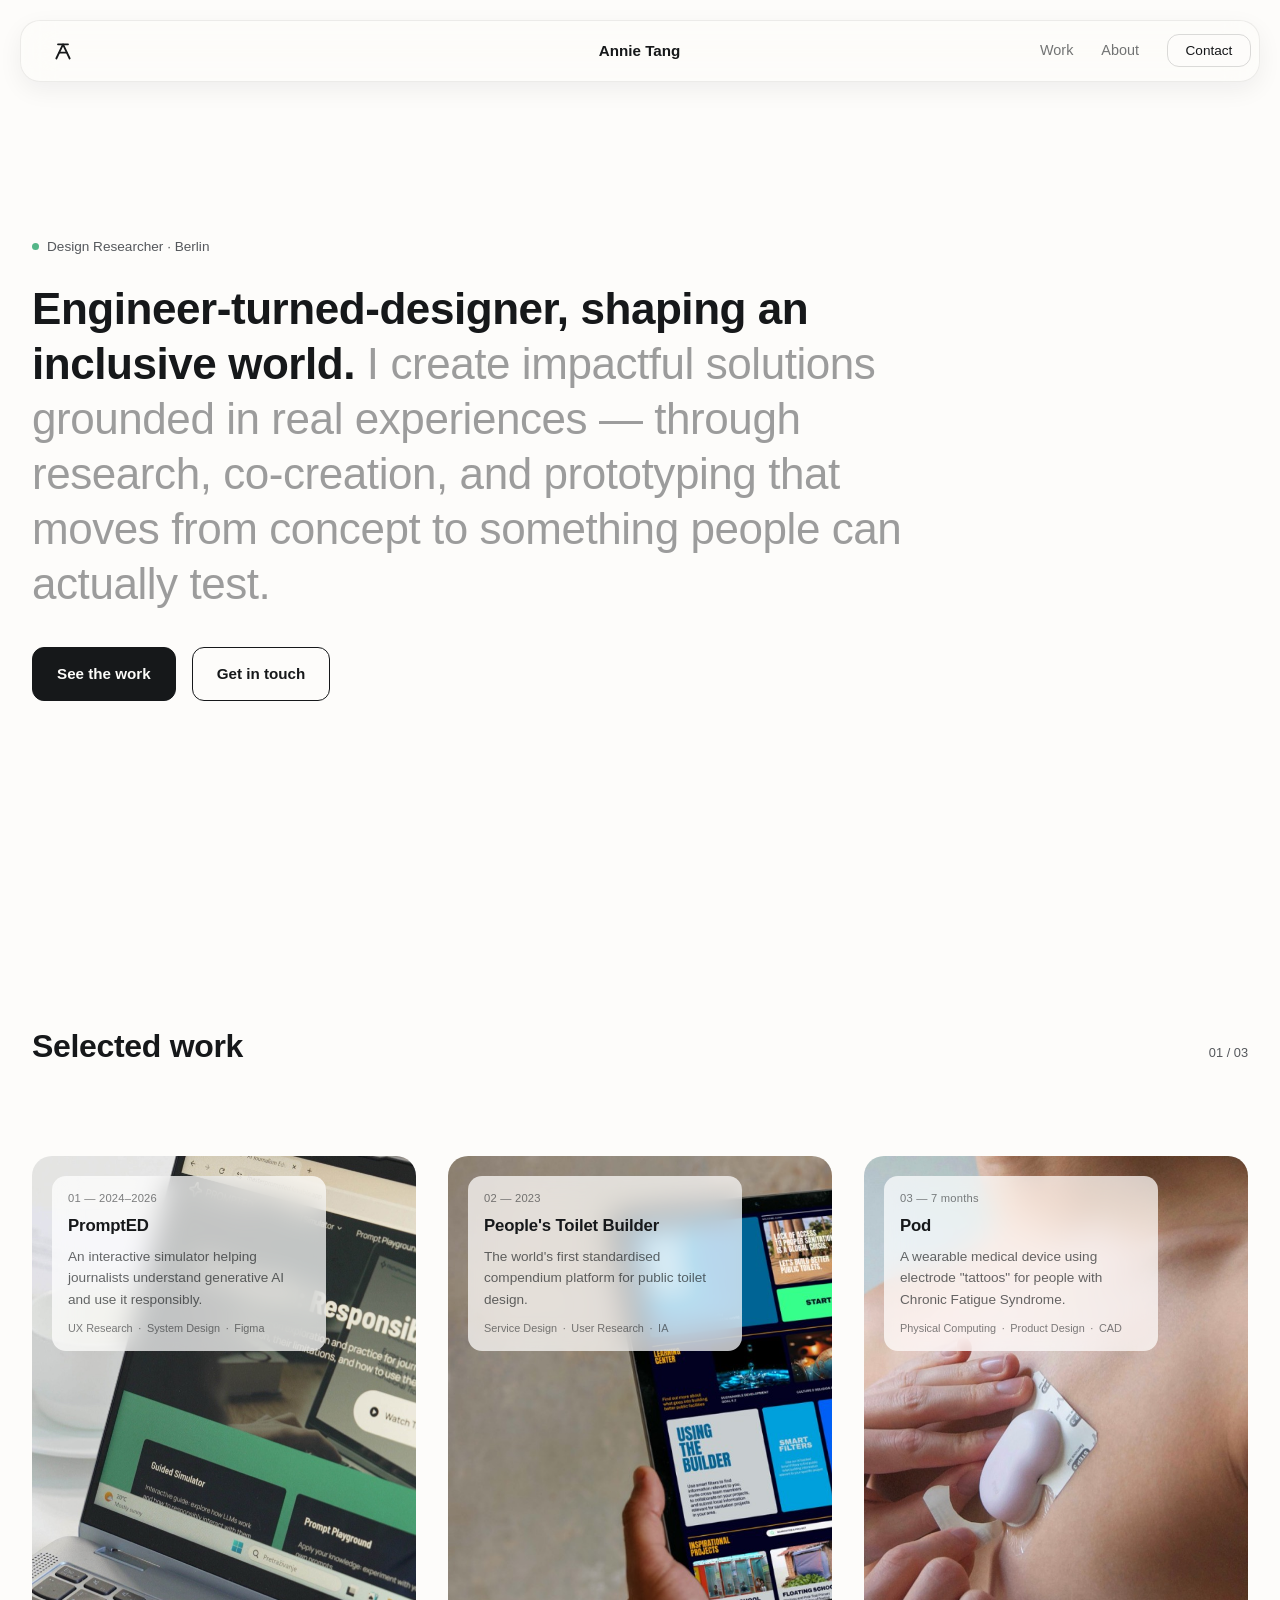
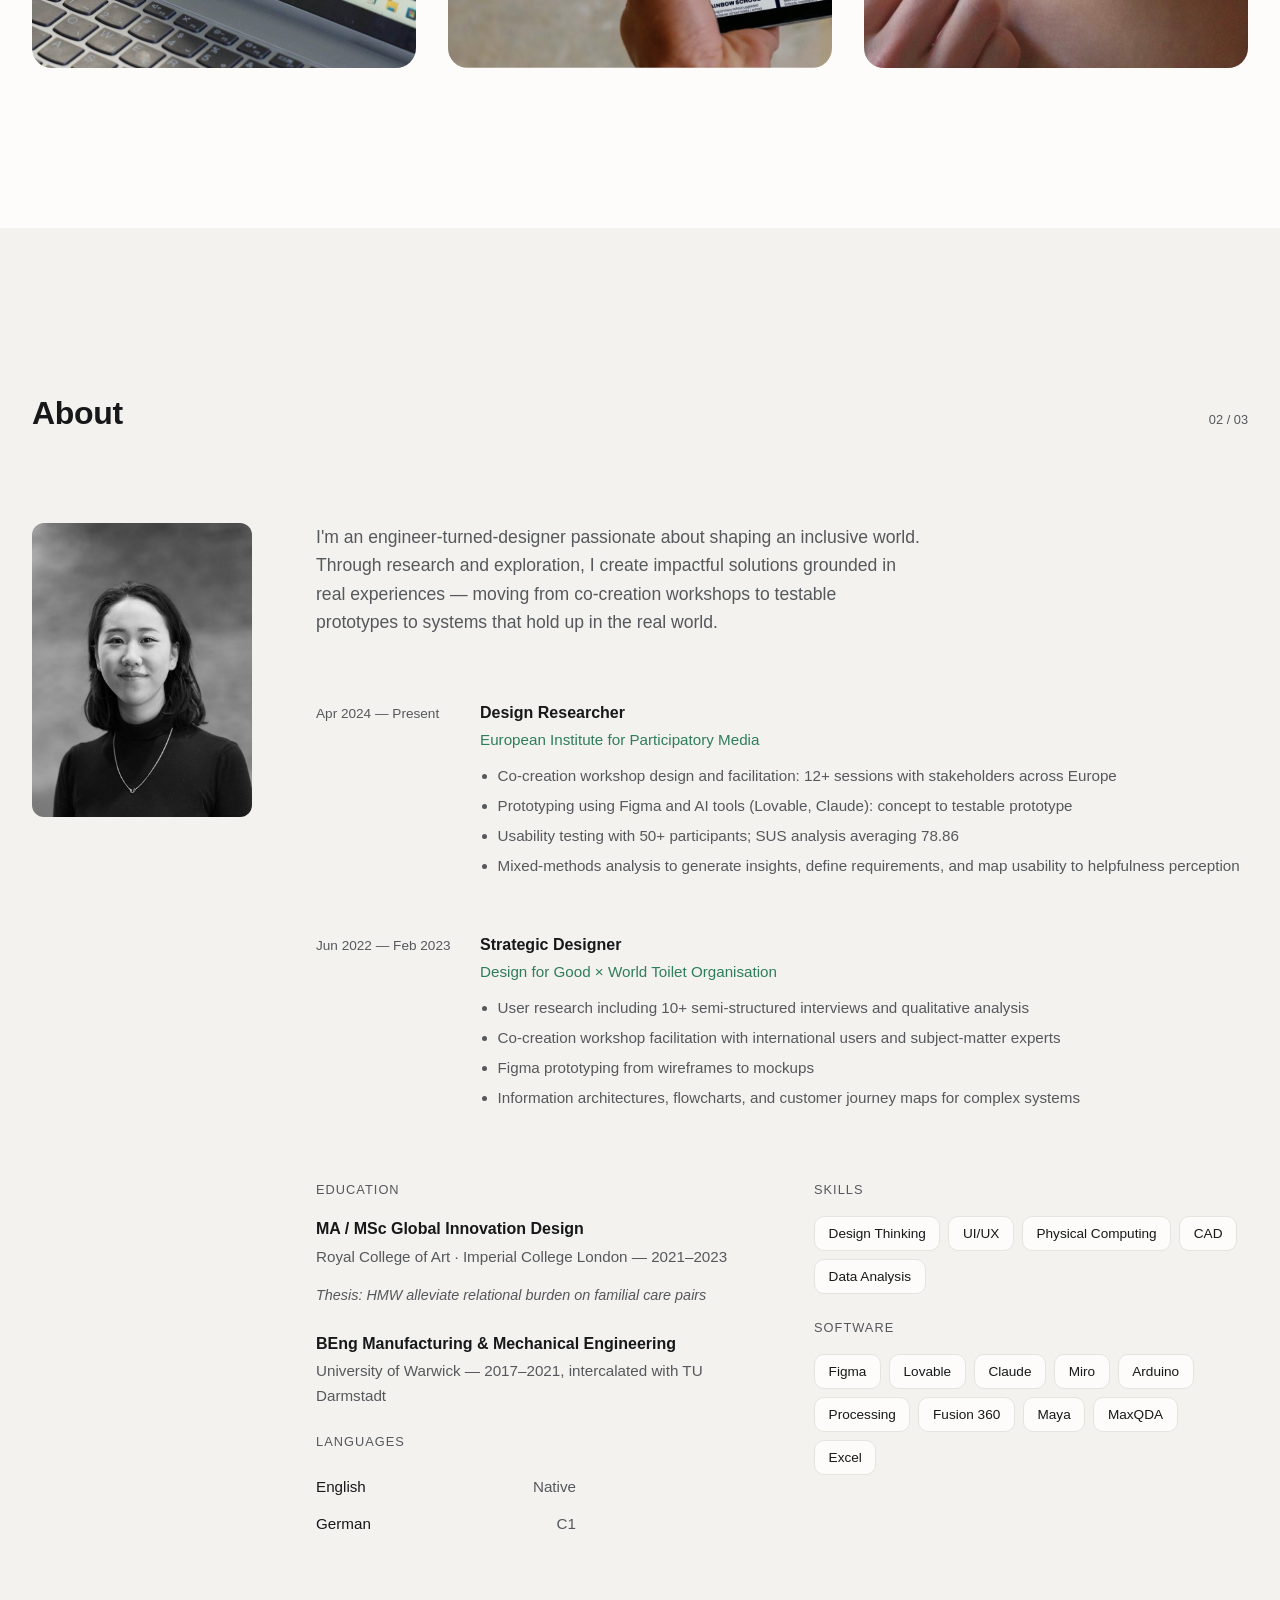
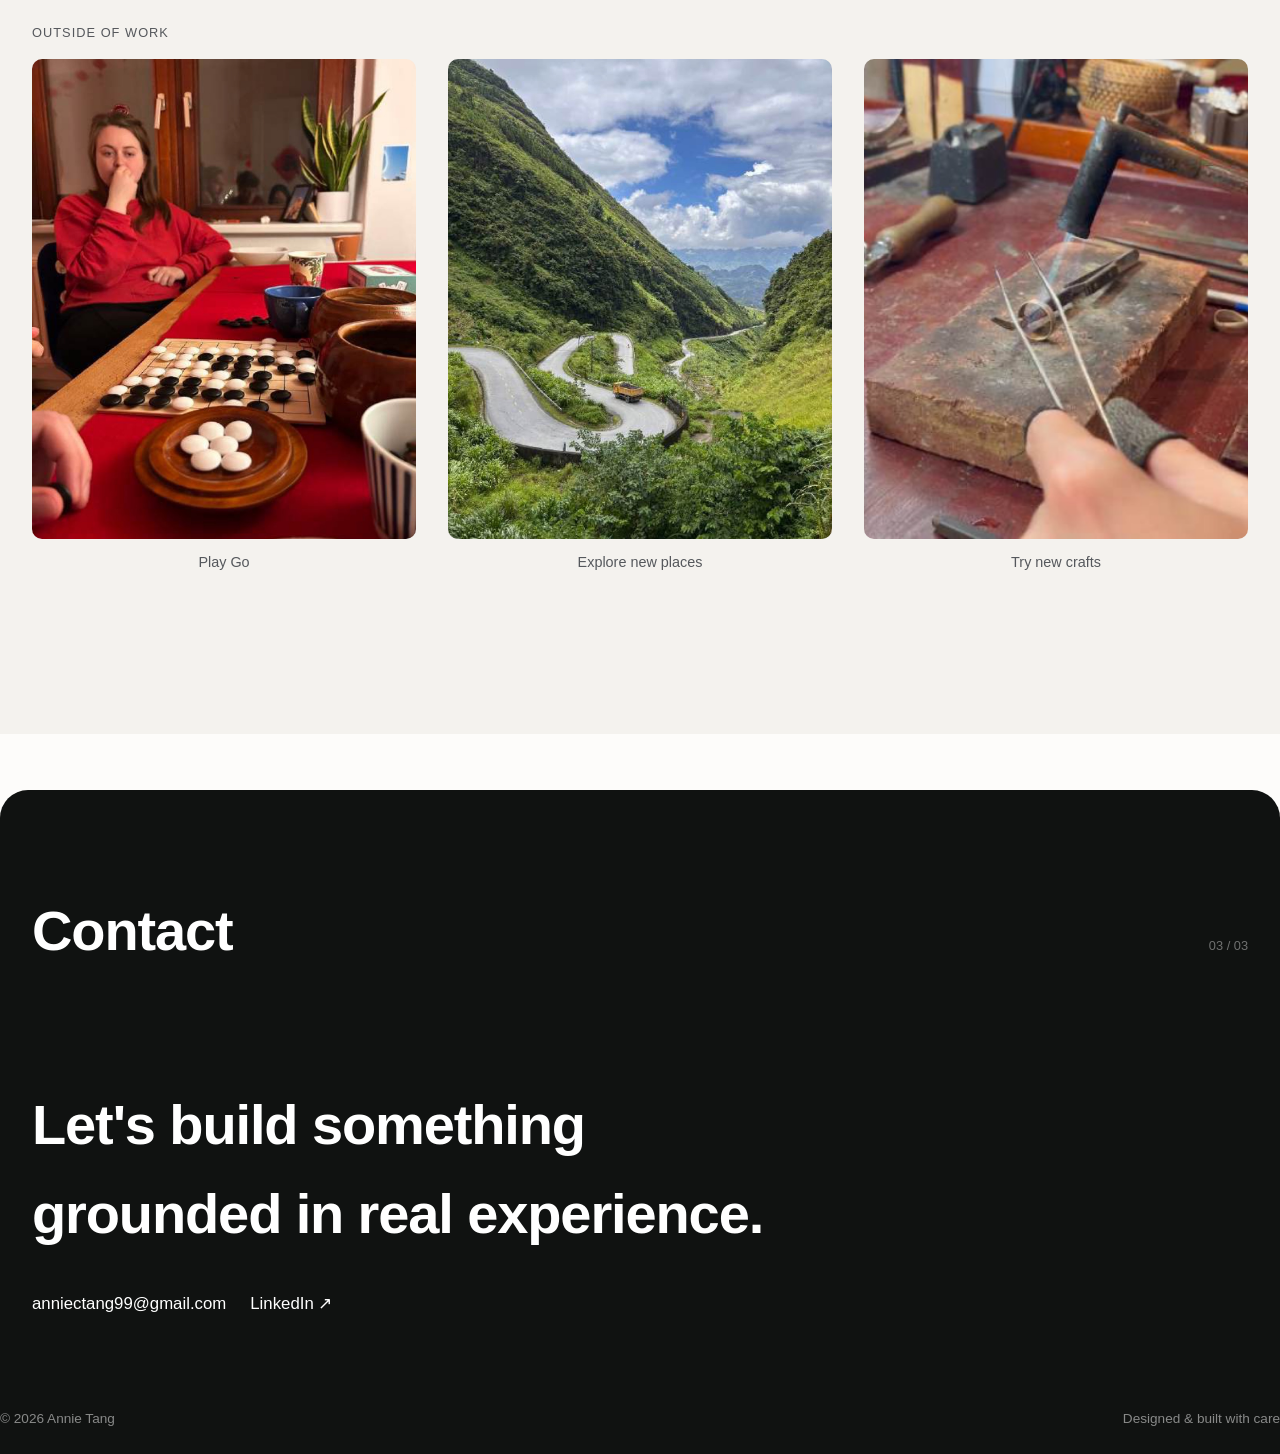
==== index.html @ e1da3a0d "Initial commit: portfolio website Co-Authored-By: Claude Sonnet 5 <noreply@anthropic.com>" ====
<!doctype html>
<html lang="en">
<head>
<meta charset="UTF-8">
<meta name="viewport" content="width=device-width, initial-scale=1.0">
<title>Annie Tang — Design Researcher & Strategic Designer</title>
<meta name="description" content="Portfolio of Annie Tang, an engineer-turned-designer working across UX research, service design, and physical computing.">
<link rel="stylesheet" href="css/style.css">
</head>
<body>

<nav class="site-nav">
  <div class="wrap">
    <a href="index.html" class="logo" aria-label="Annie Tang, home"><span class="mark"><svg viewBox="0 0 24 24" fill="none" xmlns="http://www.w3.org/2000/svg" aria-hidden="true"><path d="M4 21 L12 4 L20 21" stroke="currentColor" stroke-width="2.2" stroke-linecap="round" stroke-linejoin="round"/><path d="M7.8 14 L16.2 14" stroke="currentColor" stroke-width="2.2" stroke-linecap="round"/><path d="M6 4 L18 4" stroke="currentColor" stroke-width="2.2" stroke-linecap="round"/></svg></span><span class="logo-name">Annie Tang</span></a>
    <ul>
      <li><a href="#work">Work</a></li>
      <li><a href="#about">About</a></li>
      <li><a href="#contact" class="nav-cta">Contact</a></li>
    </ul>
  </div>
</nav>

<header class="hero wrap">
  <span class="eyebrow">Design Researcher · Berlin</span>
  <h1><strong>Engineer-turned-designer, shaping an inclusive world.</strong> I create impactful solutions grounded in real experiences — through research, co-creation, and prototyping that moves from concept to something people can actually test.</h1>
  <div class="hero-actions">
    <a href="#work" class="btn primary">See the work</a>
    <a href="mailto:anniectang99@gmail.com" class="btn ghost">Get in touch</a>
  </div>
</header>

<section id="work">
  <div class="wrap">
    <div class="section-head">
      <h2>Selected work</h2>
      <span class="section-number">01 / 03</span>
    </div>

    <div class="work-grid">

      <a class="work-card" href="projects/prompted.html">
        <div class="work-thumb"><img src="images/prompted-hero.jpg" alt="PromptED interface shown on a laptop screen"></div>
        <div class="work-caption">
          <p class="work-index">01 — 2024–2026</p>
          <h3 class="work-title">PromptED</h3>
          <p class="work-desc">An interactive simulator helping journalists understand generative AI and use it responsibly.</p>
          <div class="work-tags"><span>UX Research</span><span>System Design</span><span>Figma</span></div>
        </div>
      </a>

      <a class="work-card" href="projects/toilet-builder.html">
        <div class="work-thumb"><img src="images/toilet-hero.jpg" alt="People's Toilet Builder platform shown on a tablet"></div>
        <div class="work-caption">
          <p class="work-index">02 — 2023</p>
          <h3 class="work-title">People's Toilet Builder</h3>
          <p class="work-desc">The world's first standardised compendium platform for public toilet design.</p>
          <div class="work-tags"><span>Service Design</span><span>User Research</span><span>IA</span></div>
        </div>
      </a>

      <a class="work-card" href="projects/pod.html">
        <div class="work-thumb"><img src="images/pod-hero.jpg" alt="Pod wearable ECG device applied to skin"></div>
        <div class="work-caption">
          <p class="work-index">03 — 7 months</p>
          <h3 class="work-title">Pod</h3>
          <p class="work-desc">A wearable medical device using electrode "tattoos" for people with Chronic Fatigue Syndrome.</p>
          <div class="work-tags"><span>Physical Computing</span><span>Product Design</span><span>CAD</span></div>
        </div>
      </a>

    </div>
  </div>
</section>

<section id="about" class="alt">
  <div class="wrap">
    <div class="section-head">
      <h2>About</h2>
      <span class="section-number">02 / 03</span>
    </div>

    <div class="about-grid">
      <div class="about-photo">
        <img src="images/headshot.jpg" alt="Portrait of Annie Tang">
      </div>
      <div>
        <p class="bio">I'm an engineer-turned-designer passionate about shaping an inclusive world. Through research and exploration, I create impactful solutions grounded in real experiences — moving from co-creation workshops to testable prototypes to systems that hold up in the real world.</p>

        <div class="timeline">
          <div class="timeline-item">
            <div class="timeline-date">Apr 2024 — Present</div>
            <div>
              <p class="timeline-role">Design Researcher</p>
              <p class="timeline-org">European Institute for Participatory Media</p>
              <ul>
                <li>Co-creation workshop design and facilitation: 12+ sessions with stakeholders across Europe</li>
                <li>Prototyping using Figma and AI tools (Lovable, Claude): concept to testable prototype</li>
                <li>Usability testing with 50+ participants; SUS analysis averaging 78.86</li>
                <li>Mixed-methods analysis to generate insights, define requirements, and map usability to helpfulness perception</li>
              </ul>
            </div>
          </div>
          <div class="timeline-item">
            <div class="timeline-date">Jun 2022 — Feb 2023</div>
            <div>
              <p class="timeline-role">Strategic Designer</p>
              <p class="timeline-org">Design for Good × World Toilet Organisation</p>
              <ul>
                <li>User research including 10+ semi-structured interviews and qualitative analysis</li>
                <li>Co-creation workshop facilitation with international users and subject-matter experts</li>
                <li>Figma prototyping from wireframes to mockups</li>
                <li>Information architectures, flowcharts, and customer journey maps for complex systems</li>
              </ul>
            </div>
          </div>
        </div>

        <div class="two-col">
          <div>
            <p class="subhead">Education</p>
            <div class="edu-item">
              <p class="deg">MA / MSc Global Innovation Design</p>
              <p class="school">Royal College of Art · Imperial College London — 2021–2023</p>
              <p class="thesis">Thesis: HMW alleviate relational burden on familial care pairs</p>
            </div>
            <div class="edu-item">
              <p class="deg">BEng Manufacturing & Mechanical Engineering</p>
              <p class="school">University of Warwick — 2017–2021, intercalated with TU Darmstadt</p>
            </div>

            <p class="subhead">Languages</p>
            <div class="lang-row"><span>English</span><span>Native</span></div>
            <div class="lang-row"><span>German</span><span>C1</span></div>
          </div>

          <div>
            <p class="subhead">Skills</p>
            <div class="chips">
              <span class="chip">Design Thinking</span>
              <span class="chip">UI/UX</span>
              <span class="chip">Physical Computing</span>
              <span class="chip">CAD</span>
              <span class="chip">Data Analysis</span>
            </div>

            <p class="subhead">Software</p>
            <div class="chips">
              <span class="chip">Figma</span>
              <span class="chip">Lovable</span>
              <span class="chip">Claude</span>
              <span class="chip">Miro</span>
              <span class="chip">Arduino</span>
              <span class="chip">Processing</span>
              <span class="chip">Fusion 360</span>
              <span class="chip">Maya</span>
              <span class="chip">MaxQDA</span>
              <span class="chip">Excel</span>
            </div>
          </div>
        </div>
      </div>
    </div>

    <div style="margin-top: clamp(3rem, 7vw, 5rem);">
      <p class="subhead">Outside of work</p>
      <div class="hobby-grid">
        <div class="hobby-item">
          <img src="images/hobby-go.jpg" alt="Playing the board game Go">
          <p>Play Go</p>
        </div>
        <div class="hobby-item">
          <img src="images/hobby-travel.jpg" alt="A winding mountain road">
          <p>Explore new places</p>
        </div>
        <div class="hobby-item">
          <img src="images/hobby-craft.jpg" alt="Working on a jewellery-making craft">
          <p>Try new crafts</p>
        </div>
      </div>
    </div>
  </div>
</section>

<footer id="contact" class="dark-footer">
  <div class="wrap contact-block">
    <div class="section-head">
      <h2 style="color:#fff;">Contact</h2>
      <span class="section-number">03 / 03</span>
    </div>
    <h2>Let's build something<br>grounded in real experience.</h2>
    <div class="contact-links">
      <a href="mailto:anniectang99@gmail.com">anniectang99@gmail.com</a>
      <a href="https://www.linkedin.com/in/annietang99" target="_blank" rel="noopener">LinkedIn ↗</a>
    </div>
  </div>
  <div class="wrap footer-bottom">
    <span>© 2026 Annie Tang</span>
    <span>Designed & built with care</span>
  </div>
</footer>

</body>
</html>
---- css/style.css ----
/* ---------------------------------------------
   Annie Tang — Portfolio
   Minimal, clean, editorial. One accent color.
--------------------------------------------- */

:root {
  --ink: #16181a;
  --ink-soft: #55585c;
  --line: #e6e4df;
  --paper: #fdfcfa;
  --paper-alt: #f4f2ee;
  --green: #54b688;       /* decorative accent, from the brand mark */
  --green-text: #2e7d5b;  /* AA-contrast accent for links/text on white */
  --green-dark: #1c3a2d;
  --max: none;
  --gap: 16px;
  --space-sm: 32px;
  --space-md: 48px;
  --space-lg: 80px;
  --serif: Georgia, "Iowan Old Style", "Palatino Linotype", Palatino, serif;
  --sans: -apple-system, BlinkMacSystemFont, "Segoe UI", Helvetica, Arial, sans-serif;
}

@media (min-width: 640px) {
  :root { --gap: 24px; --space-sm: 48px; --space-md: 72px; --space-lg: 120px; }
}

@media (min-width: 1024px) {
  :root { --gap: 32px; --space-sm: 64px; --space-md: 96px; --space-lg: 160px; }
}

* { box-sizing: border-box; min-width: 0; }
html { scroll-behavior: smooth; }

html, body { max-width: 100%; overflow-x: hidden; }

body {
  margin: 0;
  padding-top: 104px;
  background: var(--paper);
  color: var(--ink);
  font-family: var(--sans);
  font-size: 16px;
  line-height: 1.6;
  -webkit-font-smoothing: antialiased;
}

img { max-width: 100%; display: block; }

a {
  color: inherit;
  text-decoration: none;
}

.wrap {
  max-width: var(--max);
  margin: 0 auto;
  padding: 0 var(--gap);
}

/* ---------- Nav ---------- */

.site-nav {
  position: fixed;
  top: 20px;
  left: 50%;
  transform: translateX(-50%);
  z-index: 50;
  width: calc(100% - 2.5rem);
  max-width: var(--max);
  background: rgba(253, 252, 250, 0.72);
  backdrop-filter: saturate(180%) blur(16px);
  -webkit-backdrop-filter: saturate(180%) blur(16px);
  border: 1px solid rgba(22, 24, 26, 0.07);
  border-radius: 20px;
  box-shadow: 0 8px 24px rgba(22, 24, 26, 0.06);
}

.site-nav .wrap {
  display: flex;
  align-items: center;
  justify-content: space-between;
  height: 60px;
  max-width: none;
  padding: 0 0.5rem 0 1.5rem;
}

.site-nav .logo {
  display: inline-flex;
  align-items: center;
}

.site-nav .logo .mark {
  width: 36px;
  height: 36px;
  border-radius: 10px;
  color: var(--ink);
  display: inline-flex;
  align-items: center;
  justify-content: center;
  transition: color 0.15s ease;
}

.site-nav .logo .mark svg { width: 20px; height: 20px; display: block; }

.site-nav .logo:hover .mark { color: var(--green-dark); }

.site-nav .logo-name {
  position: absolute;
  left: 50%;
  top: 50%;
  transform: translate(-50%, -50%);
  font-weight: 600;
  font-size: 0.95rem;
  color: var(--ink);
  white-space: nowrap;
  pointer-events: none;
}

.site-nav ul {
  list-style: none;
  display: flex;
  align-items: center;
  gap: clamp(1rem, 2.5vw, 1.75rem);
  margin: 0;
  padding: 0;
  font-size: 0.9rem;
}

.site-nav a { color: rgba(22, 24, 26, 0.6); transition: color 0.15s ease; }
.site-nav a:hover { color: var(--ink); }

.nav-cta {
  color: var(--ink) !important;
  background: var(--paper);
  border: 1px solid rgba(22, 24, 26, 0.15);
  border-radius: 12px;
  padding: 0.5rem 1.1rem;
  font-size: 0.85rem !important;
  transition: background 0.15s ease, color 0.15s ease, border-color 0.15s ease;
}

.nav-cta:hover {
  background: var(--ink);
  color: var(--paper) !important;
}

@media (max-width: 560px) {
  .site-nav { top: 12px; width: calc(100% - 1.5rem); }
  .site-nav .wrap { padding: 0 0.4rem 0 1.1rem; }
}

/* ---------- Hero ---------- */

.hero {
  margin-top: var(--gap);
  padding-top: var(--space-md);
  padding-bottom: var(--space-lg);
}

.eyebrow {
  display: inline-flex;
  align-items: center;
  gap: 0.5rem;
  font-size: 0.85rem;
  color: var(--ink-soft);
  margin-bottom: 1.5rem;
}

.eyebrow::before {
  content: "";
  width: 7px;
  height: 7px;
  border-radius: 50%;
  background: var(--green);
  display: inline-block;
}

.hero h1 {
  max-width: 900px;
  font-size: clamp(1.8rem, 4.2vw, 2.75rem);
  line-height: 1.25;
  margin: 0 0 2.25rem;
  font-weight: 500;
  letter-spacing: -0.01em;
  color: rgba(22, 24, 26, 0.42);
}

.hero h1 strong {
  font-weight: 700;
  color: var(--ink);
}

.hero h1 em {
  font-style: italic;
  color: var(--green-text);
}

.hero .lede {
  max-width: 640px;
  font-size: clamp(1.05rem, 2vw, 1.25rem);
  color: var(--ink-soft);
  margin: 0 0 2.25rem;
}

.hero-actions {
  display: flex;
  flex-wrap: wrap;
  gap: 1rem;
  align-items: center;
}

.btn {
  display: inline-flex;
  align-items: center;
  gap: 0.5rem;
  padding: 0.85rem 1.5rem;
  border-radius: 12px;
  font-size: 0.95rem;
  font-weight: 600;
  border: 1px solid var(--ink);
  transition: background 0.15s ease, color 0.15s ease, transform 0.15s ease;
}

.btn.primary {
  background: var(--ink);
  color: var(--paper);
}

.btn.primary:hover { background: var(--green-dark); border-color: var(--green-dark); }

.btn.ghost:hover { background: var(--paper-alt); }

.btn:active { transform: translateY(1px); }

/* ---------- Sections ---------- */

section { padding: var(--space-lg) 0; }

.section-head {
  display: flex;
  align-items: baseline;
  justify-content: space-between;
  gap: 1rem;
  margin-bottom: var(--space-sm);
  padding-bottom: 1.25rem;
}

.section-head h2 {
  font-size: clamp(1.5rem, 3vw, 2rem);
  margin: 0;
  letter-spacing: -0.01em;
}

.section-number {
  font-size: 0.8rem;
  color: var(--ink-soft);
  font-variant-numeric: tabular-nums;
}

.alt { background: var(--paper-alt); }

/* ---------- About ---------- */

.about-grid {
  display: grid;
  grid-template-columns: 220px 1fr;
  gap: clamp(2rem, 5vw, 4rem);
}

.about-photo img {
  border-radius: 12px;
  filter: grayscale(1);
  width: 100%;
  aspect-ratio: 3/4;
  object-fit: cover;
}

.bio {
  font-size: 1.1rem;
  max-width: 62ch;
  margin: 0 0 2.5rem;
  color: var(--ink-soft);
}

.timeline { margin-bottom: 2.5rem; }

.timeline-item {
  display: grid;
  grid-template-columns: 140px 1fr;
  gap: 1.5rem;
  padding: 1.5rem 0;
}

.timeline-date {
  font-size: 0.85rem;
  color: var(--ink-soft);
  padding-top: 0.2rem;
}

.timeline-role { font-weight: 700; margin: 0 0 0.15rem; }
.timeline-org { color: var(--green-text); font-size: 0.95rem; margin: 0 0 0.75rem; }

.timeline-item ul {
  margin: 0;
  padding-left: 1.1rem;
  color: var(--ink-soft);
  font-size: 0.95rem;
}
.timeline-item li { margin-bottom: 0.35rem; }

.two-col {
  display: grid;
  grid-template-columns: 1fr 1fr;
  gap: clamp(2rem, 5vw, 4rem);
}

.subhead {
  font-size: 0.8rem;
  text-transform: uppercase;
  letter-spacing: 0.08em;
  color: var(--ink-soft);
  margin: 0 0 1rem;
}

.edu-item { margin-bottom: 1.5rem; }
.edu-item .deg { font-weight: 700; margin: 0 0 0.2rem; }
.edu-item .school { color: var(--ink-soft); font-size: 0.95rem; margin: 0 0 0.35rem; }
.edu-item .thesis { font-size: 0.9rem; font-style: italic; color: var(--ink-soft); }

.chips { display: flex; flex-wrap: wrap; gap: 0.5rem; margin: 0 0 1.5rem; }
.chip {
  border: 1px solid var(--line);
  border-radius: 10px;
  padding: 0.35rem 0.85rem;
  font-size: 0.85rem;
  background: var(--paper);
}

.lang-row { display: flex; justify-content: space-between; max-width: 260px; font-size: 0.95rem; padding: 0.4rem 0; }
.lang-row span:last-child { color: var(--ink-soft); }

/* ---------- Work grid ---------- */

.work-grid {
  display: grid;
  grid-template-columns: repeat(3, 1fr);
  gap: var(--gap);
}

.work-card {
  position: relative;
  display: block;
  border-radius: 20px;
  overflow: hidden;
  background: var(--paper-alt);
}

.work-thumb img {
  width: 100%;
  aspect-ratio: 3/4;
  object-fit: cover;
  transition: transform 0.5s ease;
}
.work-card:hover .work-thumb img { transform: scale(1.035); }

.work-caption {
  position: absolute;
  top: clamp(0.85rem, 2vw, 1.25rem);
  left: clamp(0.85rem, 2vw, 1.25rem);
  max-width: calc(100% - 1.7rem);
  background: rgba(255, 255, 255, 0.72);
  backdrop-filter: blur(14px) saturate(160%);
  -webkit-backdrop-filter: blur(14px) saturate(160%);
  border-radius: 14px;
  padding: 0.85rem 1rem;
}

.work-index { font-size: 0.7rem; color: rgba(22, 24, 26, 0.55); margin: 0 0 0.35rem; font-variant-numeric: tabular-nums; letter-spacing: 0.02em; }
.work-title { font-size: 1.05rem; margin: 0 0 0.35rem; letter-spacing: -0.01em; color: var(--ink); }
.work-desc { color: rgba(22, 24, 26, 0.65); margin: 0 0 0.55rem; font-size: 0.85rem; max-width: 32ch; }
.work-tags { display: flex; flex-wrap: wrap; gap: 0.35rem; margin-bottom: 0; }
.work-tags span { font-size: 0.68rem; color: rgba(22, 24, 26, 0.55); }
.work-tags span:not(:last-child)::after { content: "·"; margin-left: 0.35rem; }

.work-link { display: none; }

@media (max-width: 980px) {
  .work-grid { grid-template-columns: 1fr 1fr; }
}
@media (max-width: 680px) {
  .work-grid { grid-template-columns: 1fr; }
  .work-thumb img { aspect-ratio: 16/10; }
}

/* ---------- Hobbies strip ---------- */

.hobby-grid {
  display: grid;
  grid-template-columns: repeat(3, 1fr);
  gap: var(--gap);
  text-align: center;
}

.hobby-item img {
  border-radius: 10px;
  width: 100%;
  aspect-ratio: 4/5;
  object-fit: cover;
}

.hobby-item p {
  margin: 0.75rem 0 0;
  font-size: 0.9rem;
  color: var(--ink-soft);
}

/* ---------- Dark footer / contact ---------- */

.dark-footer {
  background: #101211;
  color: rgba(255, 255, 255, 0.88);
  border-radius: 28px 28px 0 0;
  margin-top: clamp(2rem, 5vw, 3.5rem);
  padding: clamp(3rem, 8vw, 6rem) 0 0;
}

.dark-footer .section-number { color: rgba(255, 255, 255, 0.4); }

.contact-block h2 {
  font-size: clamp(2rem, 6vw, 3.5rem);
  margin: 0 0 1.25rem;
  letter-spacing: -0.02em;
  color: #fff;
}

.contact-links {
  display: flex;
  flex-wrap: wrap;
  gap: 1.5rem;
  margin-top: 2rem;
}

.contact-links a {
  font-size: 1.05rem;
  color: #fff;
  padding-bottom: 0.15rem;
}
.contact-links a:hover { color: var(--green); }

.dark-footer .footer-bottom {
  margin-top: clamp(2.5rem, 6vw, 4rem);
  padding: 1.5rem 0;
  font-size: 0.85rem;
  color: rgba(255, 255, 255, 0.5);
  display: flex;
  justify-content: space-between;
  flex-wrap: wrap;
  gap: 0.5rem;
}

/* Simple footer used on project pages (no contact CTA) */
footer.site-footer {
  background: #101211;
  color: rgba(255, 255, 255, 0.7);
  border-radius: 28px 28px 0 0;
  margin-top: clamp(2rem, 5vw, 3.5rem);
  padding: 2rem 0;
  font-size: 0.85rem;
}
footer.site-footer .wrap {
  display: flex;
  justify-content: space-between;
  flex-wrap: wrap;
  gap: 0.5rem;
}
footer.site-footer a { color: #fff; }
footer.site-footer a:hover { color: var(--green); }

/* ---------- Project pages ---------- */

.project-hero {
  padding-top: clamp(2rem, 6vw, 3rem);
}

.back-link {
  display: inline-flex;
  align-items: center;
  gap: 0.4rem;
  font-size: 0.9rem;
  color: var(--ink-soft);
  margin-bottom: 2rem;
}
.back-link:hover { color: var(--green-text); }

.project-hero h1 {
  font-size: clamp(2.2rem, 6vw, 4rem);
  margin: 0 0 0.75rem;
  letter-spacing: -0.02em;
}

.project-hero .tagline {
  font-size: clamp(1.05rem, 2vw, 1.3rem);
  color: var(--ink-soft);
  max-width: 56ch;
  margin: 0 0 2.5rem;
}

.hero-image {
  width: 100vw;
  margin-left: 50%;
  transform: translateX(-50%);
  overflow: hidden;
  margin-bottom: clamp(2rem, 5vw, 3rem);
}
.hero-image img { width: 100%; height: auto; object-fit: cover; }

.meta-row {
  display: grid;
  grid-template-columns: repeat(4, 1fr);
  gap: var(--gap);
  padding: 1.75rem 0;
  margin-bottom: var(--space-md);
  text-align: center;
}

.meta-row dt {
  font-size: 0.75rem;
  text-transform: uppercase;
  letter-spacing: 0.08em;
  color: var(--ink-soft);
  margin: 0 0 0.4rem;
}
.meta-row dd { margin: 0; font-size: 0.92rem; }

.summary {
  font-size: clamp(1.1rem, 2vw, 1.4rem);
  max-width: 68ch;
  margin: 0 0 clamp(3rem, 7vw, 5rem);
  font-family: var(--serif);
  line-height: 1.5;
}

.story-block {
  display: grid;
  grid-template-columns: 220px 1fr;
  gap: clamp(1.5rem, 4vw, 3rem);
  margin-bottom: clamp(2.5rem, 6vw, 4rem);
}

.story-block h3 { margin: 0; font-size: 1.15rem; }
.story-block .story-copy p { max-width: 65ch; margin-top: 0; color: var(--ink-soft); }
.story-block .story-copy p:last-child { margin-bottom: 0; }

.stat-row {
  display: grid;
  grid-template-columns: repeat(3, 1fr);
  gap: var(--gap);
  margin: 1.5rem 0 2rem;
  text-align: center;
}
.stat {
  border-top: 2px solid var(--green);
  padding-top: 1rem;
}
.stat .num { font-size: 1.8rem; font-weight: 700; display: block; line-height: 1.1; }
.stat .label { font-size: 0.85rem; color: var(--ink-soft); }

.figure { margin: 0 0 clamp(2.5rem, 6vw, 4rem); }
.figure img { border-radius: 12px; }
.figure figcaption {
  margin-top: 0.85rem;
  font-size: 0.9rem;
  color: var(--ink-soft);
  max-width: 60ch;
}

.figure-pair {
  display: grid;
  grid-template-columns: 1fr 1fr;
  gap: var(--gap);
  text-align: center;
}
.figure-pair figcaption { max-width: none; }

.card-grid {
  display: grid;
  grid-template-columns: repeat(3, 1fr);
  gap: var(--gap);
  margin: 1.5rem 0 0;
  text-align: center;
}
.card {
  border: 1px solid var(--line);
  border-radius: 12px;
  padding: 1.5rem;
  background: var(--paper);
  overflow: hidden;
}
.card img {
  width: calc(100% + 3rem);
  margin: -1.5rem -1.5rem 1rem;
  aspect-ratio: 4/3;
  object-fit: cover;
  display: block;
}

.stakeholder-grid {
  display: grid;
  grid-template-columns: repeat(3, 1fr);
  gap: var(--gap);
  margin: 0 0 var(--space-md);
  text-align: center;
}
.stakeholder-grid img {
  width: 100%;
  aspect-ratio: 4/3;
  object-fit: cover;
  border-radius: 10px;
}
.stakeholder-grid figure { margin: 0; }
.stakeholder-grid figcaption {
  margin-top: 0.6rem;
  font-size: 0.85rem;
  color: var(--ink-soft);
}

@media (max-width: 820px) {
  .stakeholder-grid { grid-template-columns: 1fr; }
}
.card h4 { margin: 0 0 0.5rem; font-size: 1rem; }
.card p { margin: 0; font-size: 0.9rem; color: var(--ink-soft); }

.adopters {
  columns: 2;
  gap: 2rem;
  padding: 0;
  list-style: none;
  margin: 0;
}
.adopters li {
  font-size: 0.95rem;
  padding: 0.6rem 0;
  break-inside: avoid;
}

/* ---------- Affiliation badges ---------- */

.affil-row {
  display: flex;
  flex-wrap: wrap;
  align-items: center;
  gap: 0.75rem;
  margin: 0 0 clamp(2.5rem, 6vw, 4rem);
}

.affil-label {
  font-size: 0.75rem;
  text-transform: uppercase;
  letter-spacing: 0.08em;
  color: var(--ink-soft);
  margin-right: 0.25rem;
}

.affil-badge {
  display: inline-flex;
  align-items: center;
  gap: 0.55rem;
  border: 1px solid var(--line);
  border-radius: 12px;
  padding: 0.3rem 0.9rem 0.3rem 0.3rem;
  font-size: 0.85rem;
  background: var(--paper);
}

.affil-mark {
  width: 1.75rem;
  height: 1.75rem;
  border-radius: 50%;
  background: var(--green-dark);
  color: #fff;
  display: flex;
  align-items: center;
  justify-content: center;
  font-size: 0.6rem;
  font-weight: 700;
  letter-spacing: 0.01em;
  flex-shrink: 0;
}

/* ---------- Photo grid ---------- */

.photo-grid {
  display: grid;
  grid-template-columns: 1fr 1fr;
  gap: var(--gap);
  margin-bottom: var(--space-md);
  text-align: center;
}
.photo-grid img {
  width: 100%;
  aspect-ratio: 4/3;
  object-fit: cover;
  border-radius: 12px;
}
.photo-grid figcaption {
  margin-top: 0.85rem;
  font-size: 0.9rem;
  color: var(--ink-soft);
}

@media (max-width: 680px) {
  .photo-grid { grid-template-columns: 1fr; }
}

/* ---------- Carousel ---------- */

.carousel { margin-bottom: clamp(2.5rem, 6vw, 4rem); }

.carousel-track {
  display: flex;
  overflow-x: auto;
  scroll-snap-type: x mandatory;
  gap: 1rem;
  border-radius: 12px;
  scrollbar-width: none;
  -ms-overflow-style: none;
}
.carousel-track::-webkit-scrollbar { display: none; }

.carousel-slide {
  flex: 0 0 100%;
  scroll-snap-align: start;
  margin: 0;
}
.carousel-slide img {
  width: 100%;
  aspect-ratio: 16/10;
  object-fit: cover;
  border-radius: 12px;
}

.carousel-caption {
  margin: 0.85rem 0 0;
  font-size: 0.9rem;
  color: var(--ink-soft);
  min-height: 1.4em;
  max-width: 60ch;
}

.carousel-controls {
  display: flex;
  align-items: center;
  gap: 0.6rem;
  margin-top: 0.85rem;
}

.carousel-dots {
  display: flex;
  gap: 0.4rem;
  margin-right: auto;
  align-items: center;
}
.carousel-dot {
  width: 6px;
  height: 6px;
  border-radius: 50%;
  background: var(--line);
  padding: 0;
  border: none;
  cursor: pointer;
}
.carousel-dot.active { background: var(--green); width: 16px; border-radius: 4px; transition: width 0.2s ease; }

.carousel-btn {
  width: 2.25rem;
  height: 2.25rem;
  border-radius: 50%;
  border: 1px solid var(--line);
  background: var(--paper);
  display: flex;
  align-items: center;
  justify-content: center;
  cursor: pointer;
  font-size: 1rem;
  color: var(--ink);
  padding: 0;
}
.carousel-btn:hover { background: var(--paper-alt); }

/* ---------- Before / after compare slider ---------- */

.compare {
  position: relative;
  border-radius: 12px;
  overflow: hidden;
  aspect-ratio: 16/10;
  background: var(--paper-alt);
}

.compare-before, .compare-after {
  position: absolute;
  inset: 0;
  width: 100%;
  height: 100%;
  object-fit: cover;
  display: block;
  user-select: none;
  -webkit-user-drag: none;
  pointer-events: none;
}

.compare-after {
  clip-path: inset(0 calc(100% - var(--pos, 50%)) 0 0);
}

.compare-divider {
  position: absolute;
  top: 0;
  bottom: 0;
  left: var(--pos, 50%);
  width: 2px;
  background: #fff;
  transform: translateX(-1px);
  pointer-events: none;
  box-shadow: 0 0 0 1px rgba(0,0,0,0.08), 0 0 14px rgba(0,0,0,0.3);
}

.compare-handle {
  position: absolute;
  top: 50%;
  left: var(--pos, 50%);
  transform: translate(-50%, -50%);
  width: 2.75rem;
  height: 2.75rem;
  border-radius: 50%;
  background: #fff;
  border: 2px solid var(--ink);
  display: flex;
  align-items: center;
  justify-content: center;
  font-size: 0.85rem;
  pointer-events: none;
  box-shadow: 0 2px 10px rgba(0,0,0,0.25);
}

.compare-range {
  position: absolute;
  left: 0;
  right: 0;
  top: 50%;
  transform: translateY(-50%);
  width: 100%;
  height: 2.75rem;
  margin: 0;
  -webkit-appearance: none;
  appearance: none;
  background: transparent;
  cursor: ew-resize;
}
.compare-range::-webkit-slider-runnable-track { -webkit-appearance: none; background: transparent; height: 100%; }
.compare-range::-moz-range-track { background: transparent; height: 100%; border: none; }
.compare-range::-webkit-slider-thumb {
  -webkit-appearance: none;
  width: 2.75rem;
  height: 2.75rem;
  opacity: 0;
  cursor: ew-resize;
}
.compare-range::-moz-range-thumb {
  width: 2.75rem;
  height: 2.75rem;
  opacity: 0;
  border: none;
  cursor: ew-resize;
}
.compare-range:focus-visible ~ .compare-handle {
  outline: 2px solid var(--green-text);
  outline-offset: 3px;
}

.compare-labels {
  display: flex;
  justify-content: space-between;
  font-size: 0.8rem;
  color: var(--ink-soft);
  margin-top: 0.85rem;
}

.project-nav {
  display: flex;
  justify-content: space-between;
  padding: 2.5rem 0;
  margin-top: 2rem;
}
.project-nav a { font-weight: 600; }
.project-nav .next { color: var(--green-text); text-align: right; }
.project-nav .label { display: block; font-size: 0.8rem; color: var(--ink-soft); font-weight: 400; margin-bottom: 0.25rem; }

/* ---------- Responsive ---------- */

@media (max-width: 820px) {
  .about-grid { grid-template-columns: 1fr; }
  .about-photo { max-width: 200px; }
  .two-col { grid-template-columns: 1fr; }
  .hobby-grid { grid-template-columns: 1fr 1fr; }
  .meta-row { grid-template-columns: 1fr 1fr; }
  .story-block { grid-template-columns: 1fr; }
  .stat-row { grid-template-columns: 1fr; }
  .figure-pair { grid-template-columns: 1fr; }
  .card-grid { grid-template-columns: 1fr; }
  .adopters { columns: 1; }
  .site-nav ul { gap: 1rem; }
}

@media (max-width: 560px) {
  .site-nav ul { gap: 0.85rem; font-size: 0.82rem; }
  .site-nav .logo { font-size: 0.9rem; }
  .nav-cta { padding: 0.35rem 0.75rem; }
  .hero h1 { font-size: 1.5rem; }
  .work-title { word-break: break-word; }
  .work-caption { max-width: calc(100% - 2rem); padding: 0.85rem 1rem; }
}
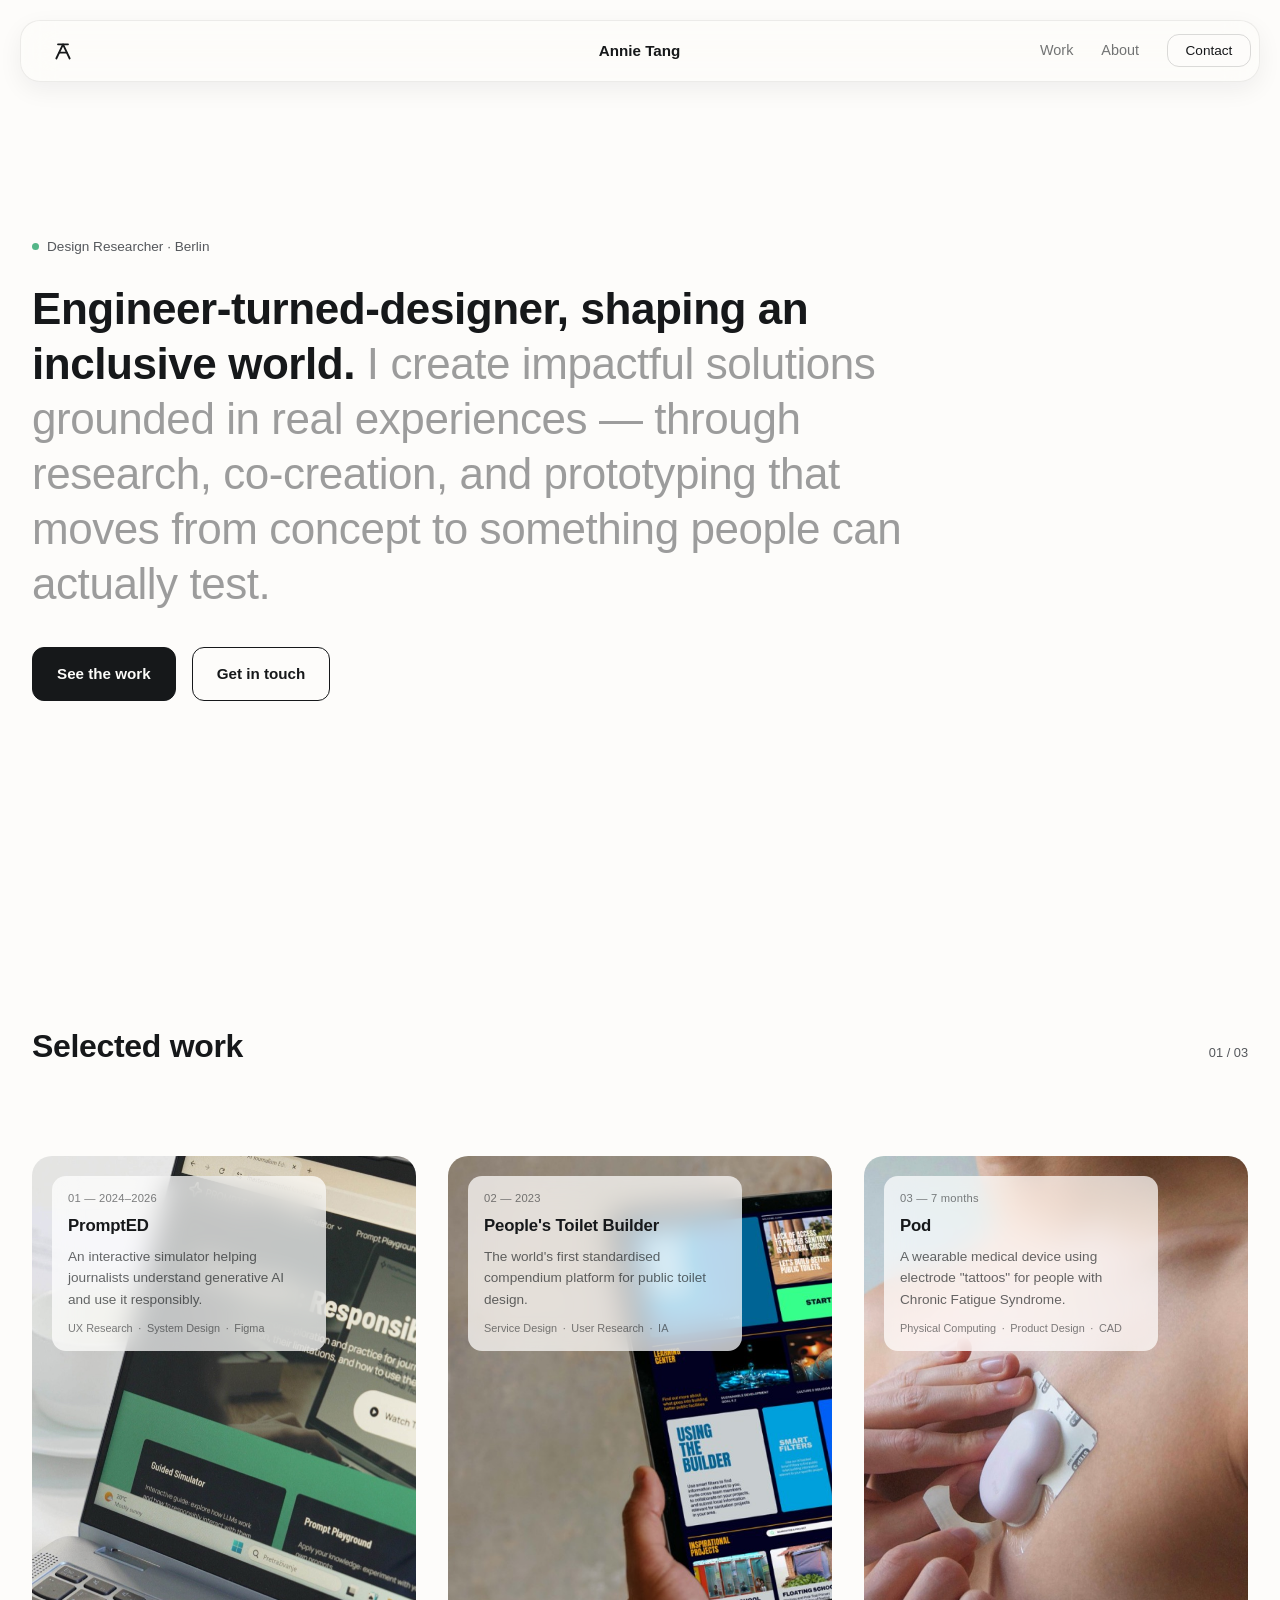
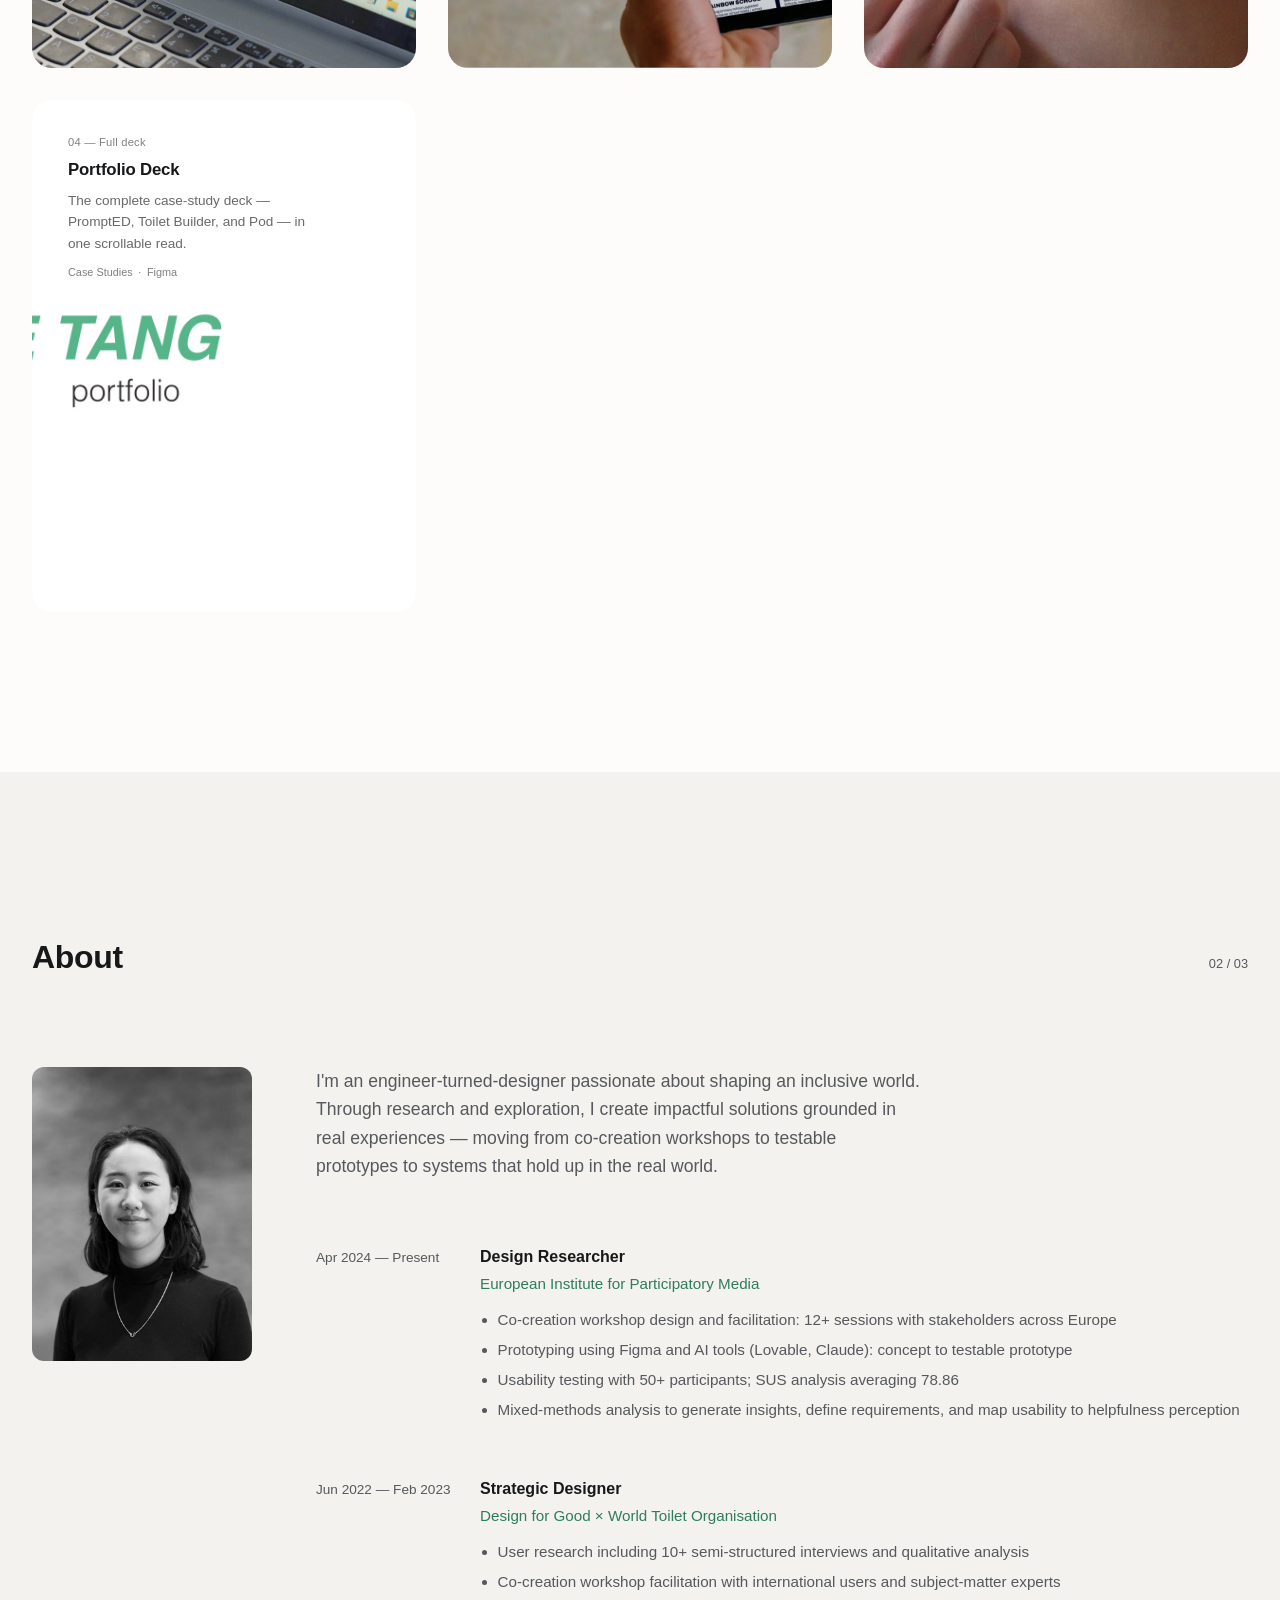
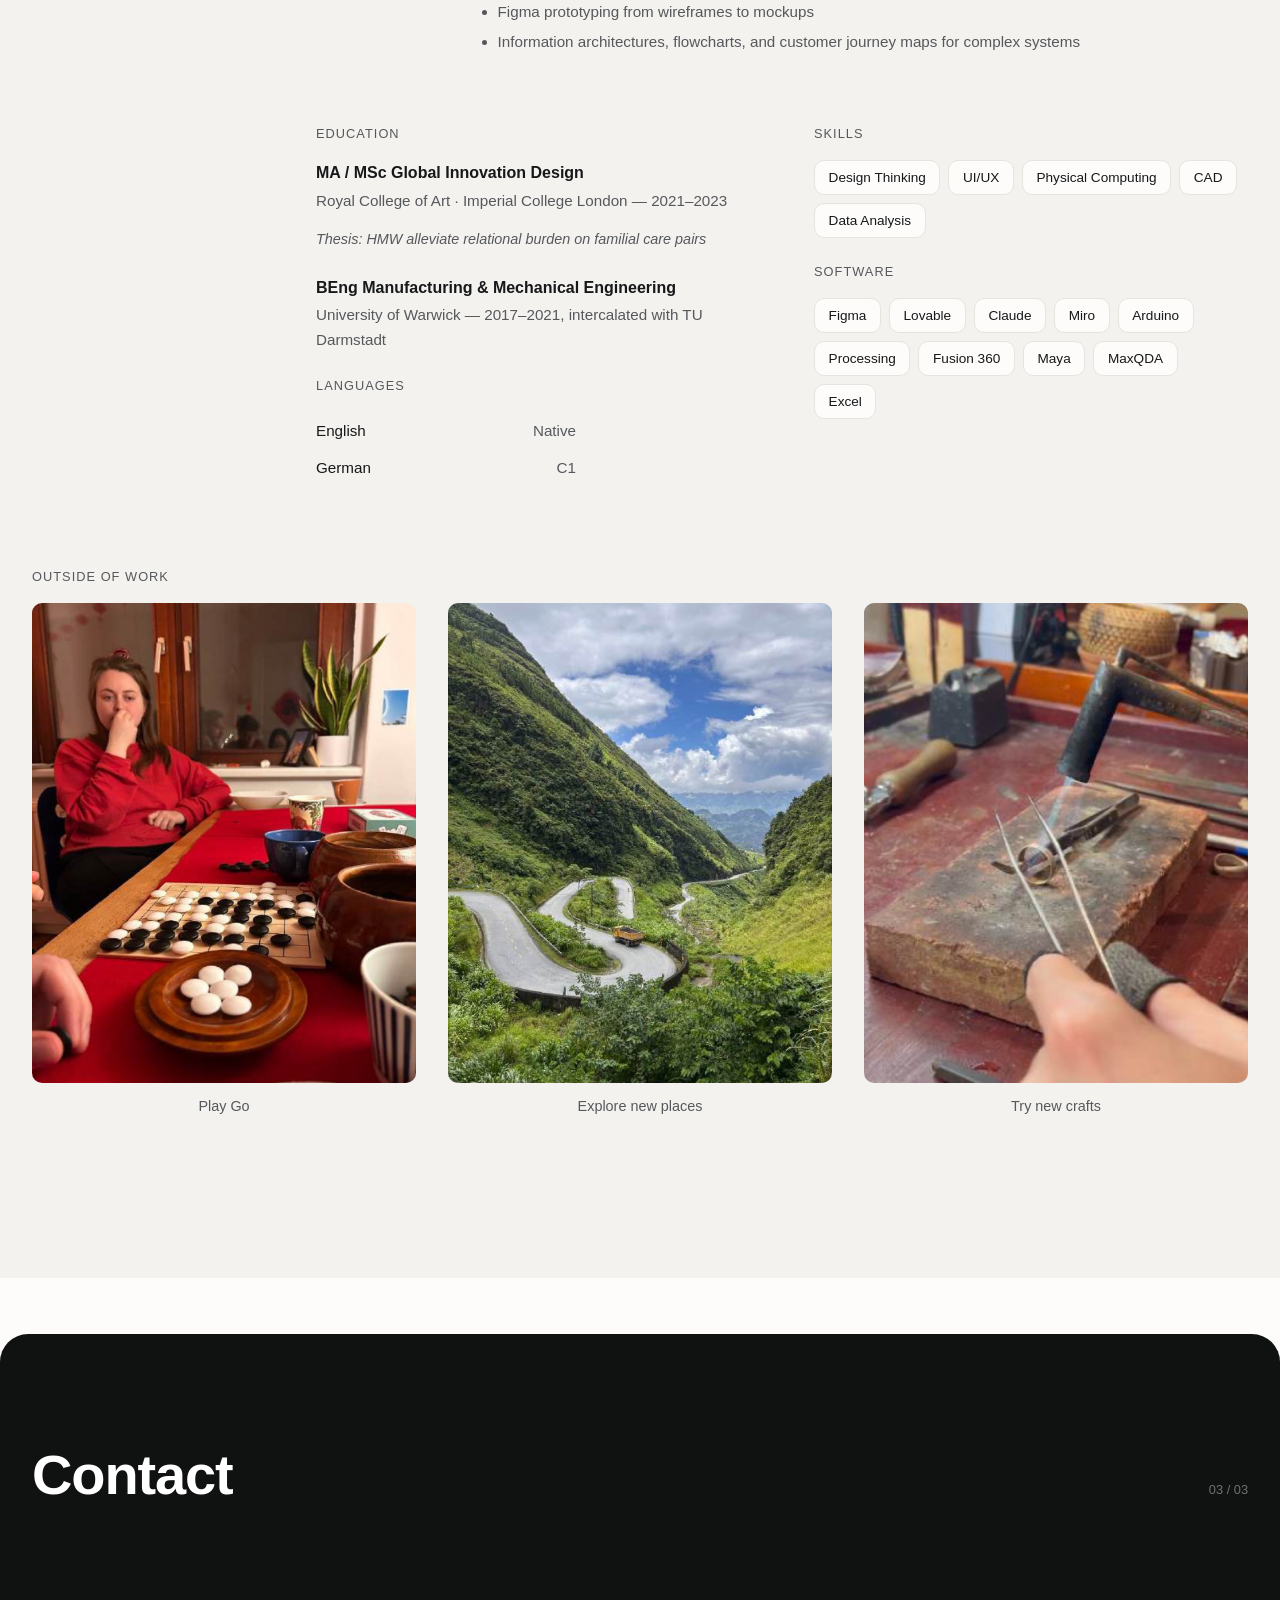
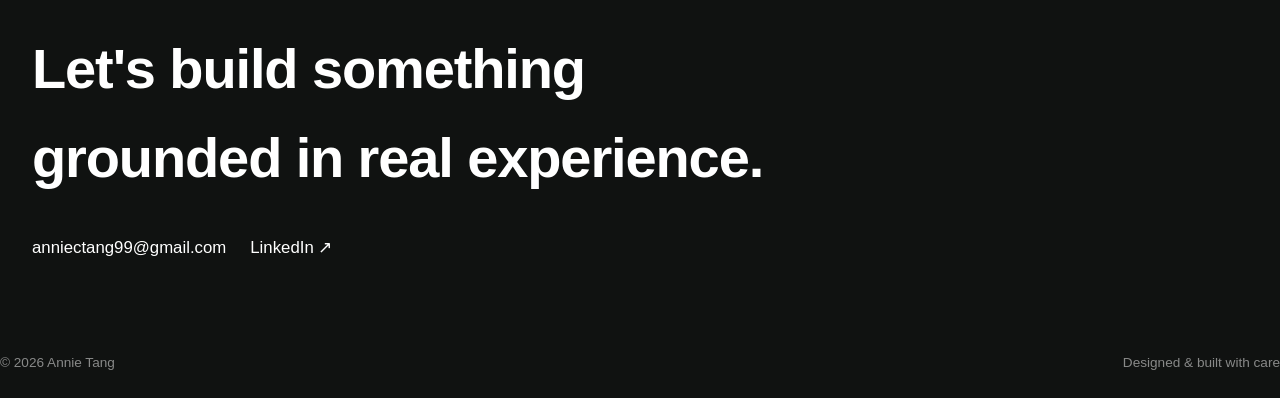
==== commit 0529947e: "Add portfolio slide deck as a one-column page Exports 24 slides from the CVCLP Figma file (Title/Abo" ====
--- a/index.html
+++ b/index.html
@@ -65,6 +65,16 @@
           <h3 class="work-title">Pod</h3>
           <p class="work-desc">A wearable medical device using electrode "tattoos" for people with Chronic Fatigue Syndrome.</p>
           <div class="work-tags"><span>Physical Computing</span><span>Product Design</span><span>CAD</span></div>
+        </div>
+      </a>
+
+      <a class="work-card" href="projects/cvclp.html">
+        <div class="work-thumb"><img src="images/cvclp/01-title.jpg" alt="Cover of Annie Tang's portfolio deck"></div>
+        <div class="work-caption">
+          <p class="work-index">04 — Full deck</p>
+          <h3 class="work-title">Portfolio Deck</h3>
+          <p class="work-desc">The complete case-study deck — PromptED, Toilet Builder, and Pod — in one scrollable read.</p>
+          <div class="work-tags"><span>Case Studies</span><span>Figma</span></div>
         </div>
       </a>
 
--- a/css/style.css
+++ b/css/style.css
@@ -887,6 +887,22 @@
   margin-top: 0.85rem;
 }
 
+/* ---------- Slide deck (one-column) ---------- */
+
+.slide-deck {
+  display: flex;
+  flex-direction: column;
+  gap: var(--gap);
+  margin-bottom: var(--space-md);
+}
+
+.slide-deck img {
+  width: 100%;
+  height: auto;
+  border-radius: 12px;
+  border: 1px solid var(--line);
+}
+
 .project-nav {
   display: flex;
   justify-content: space-between;
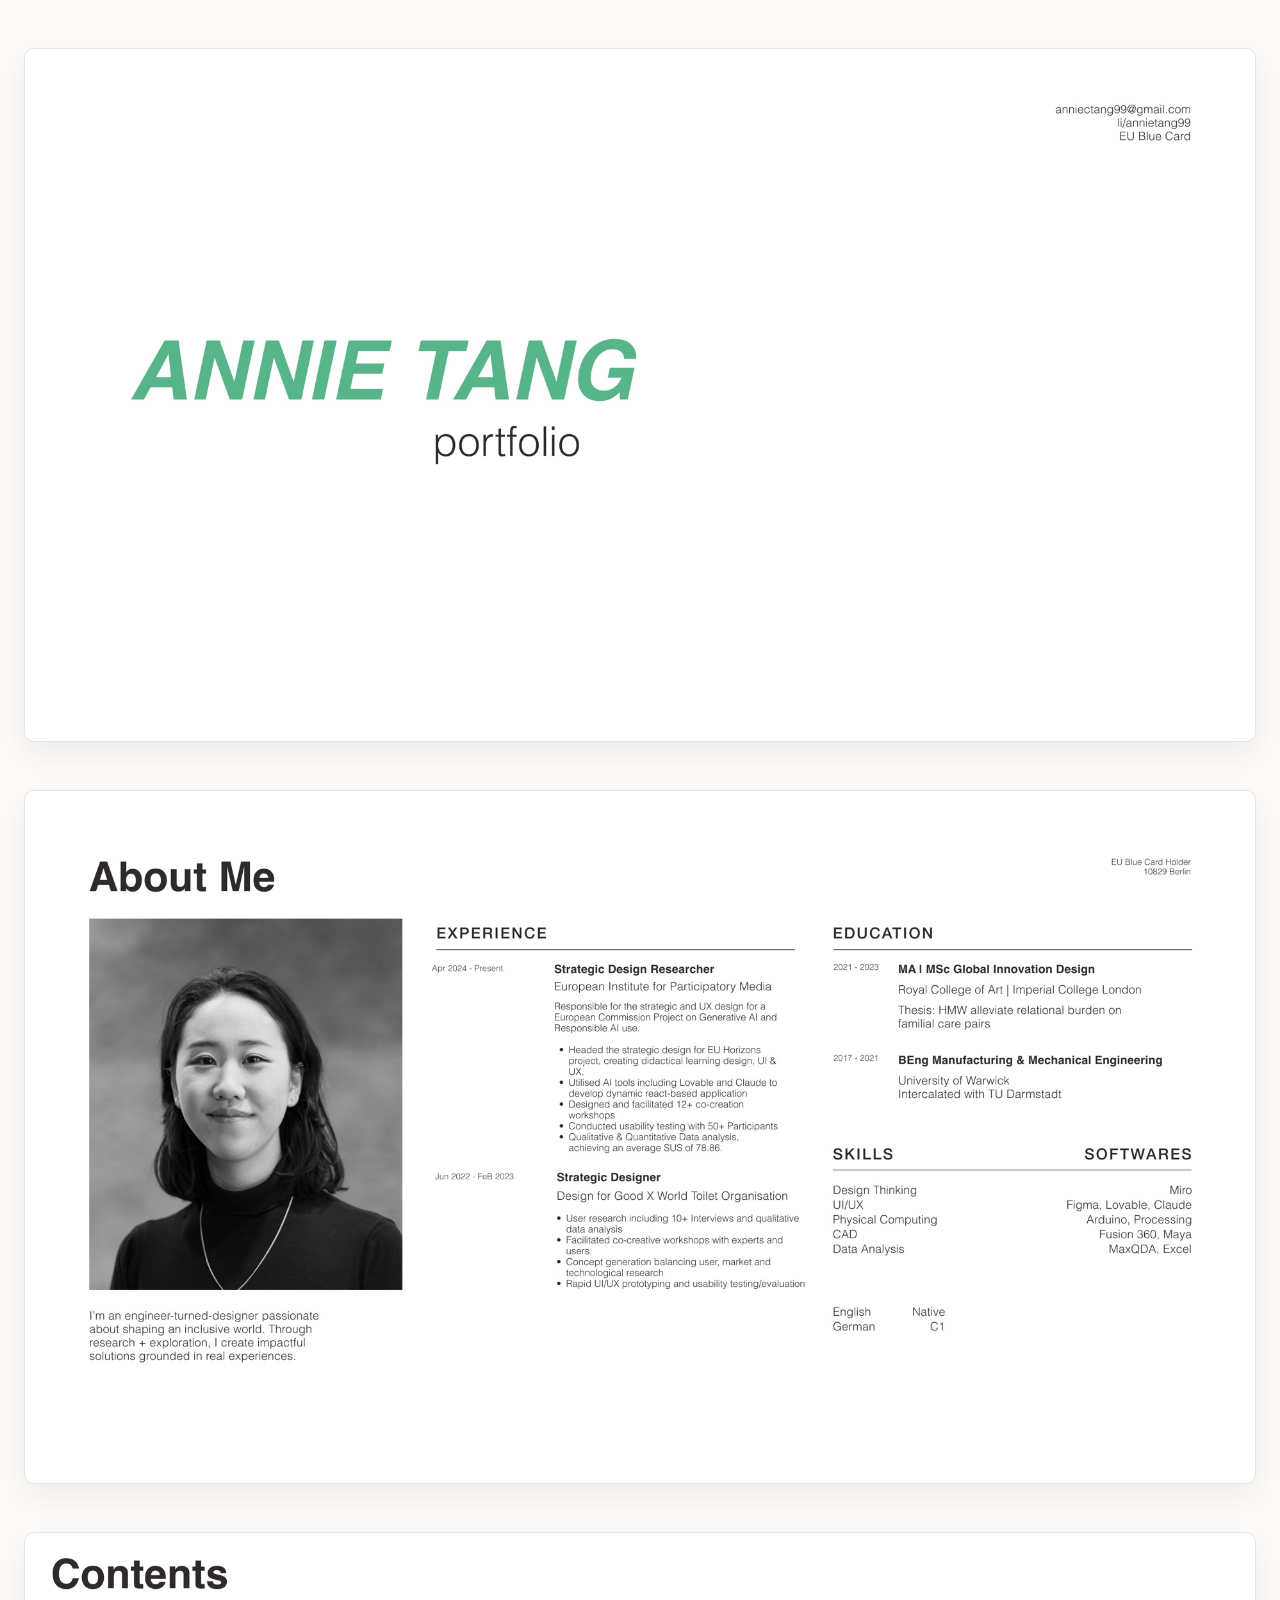
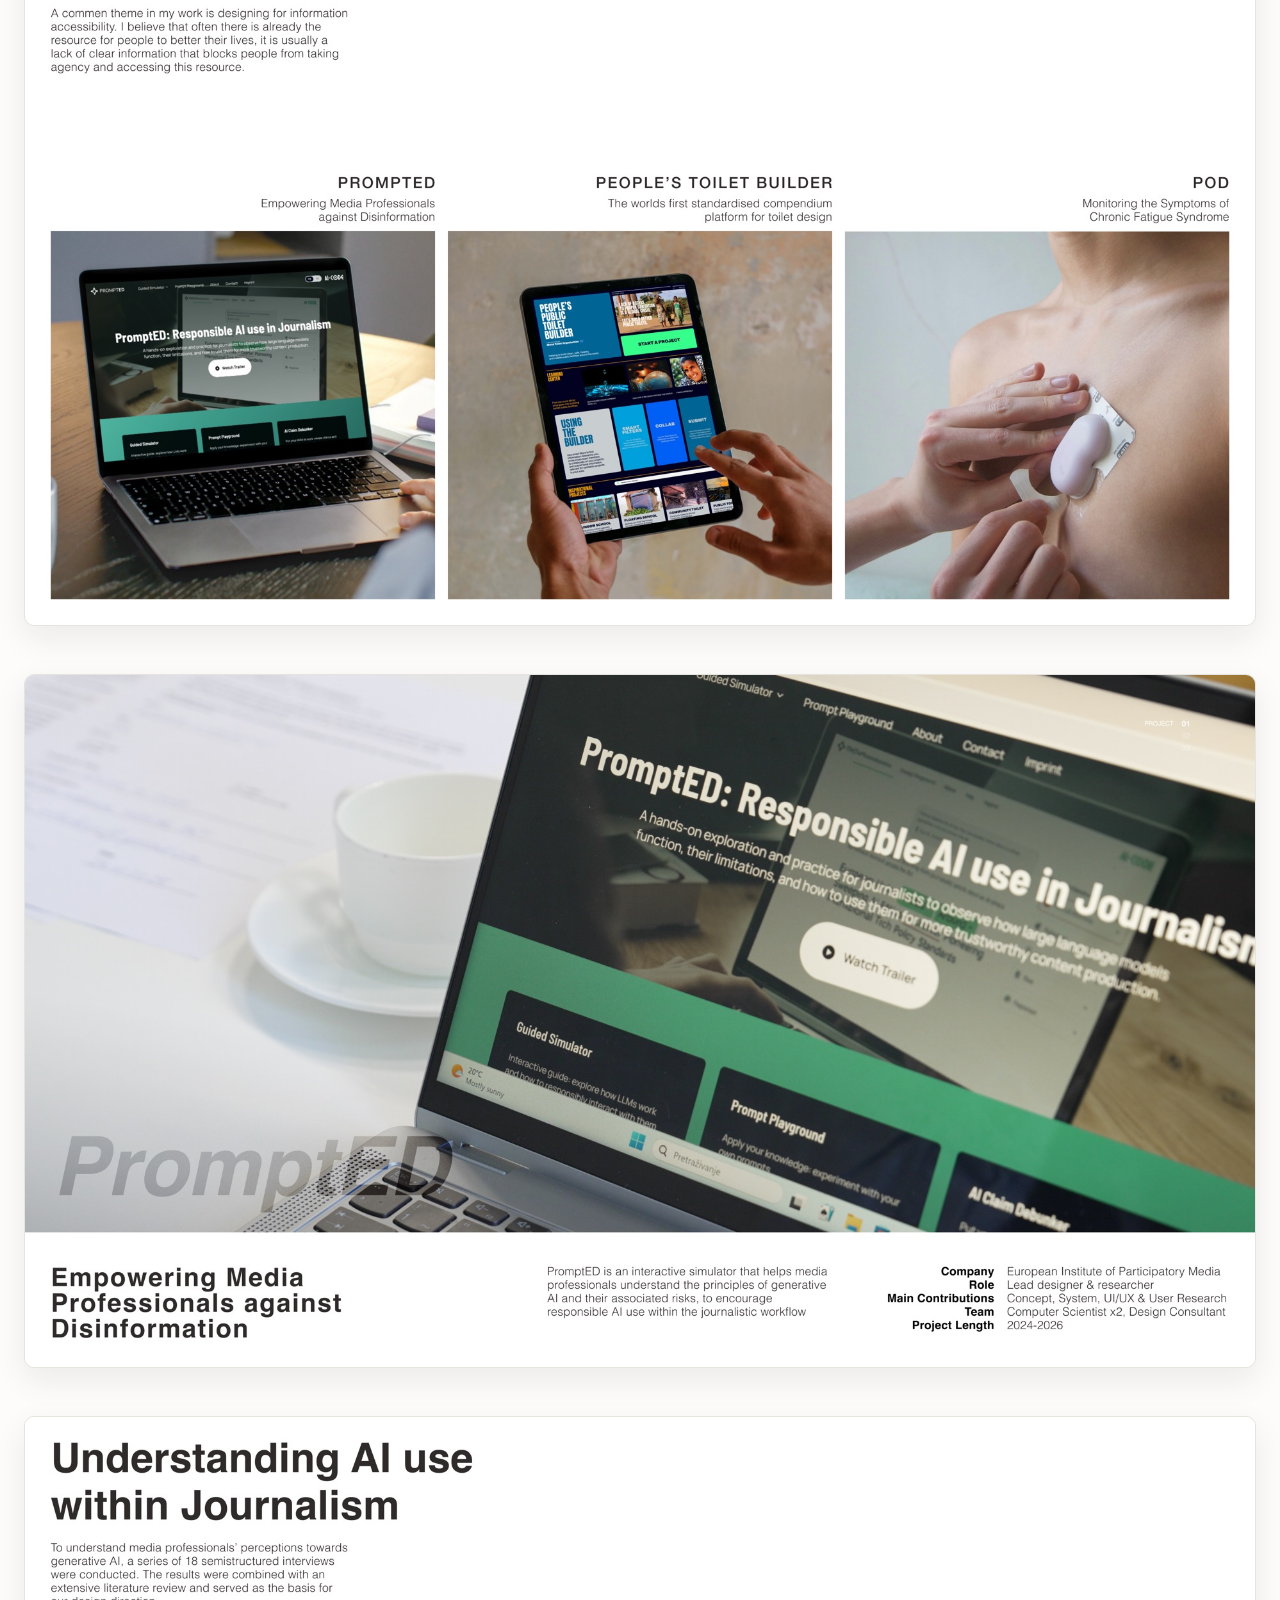
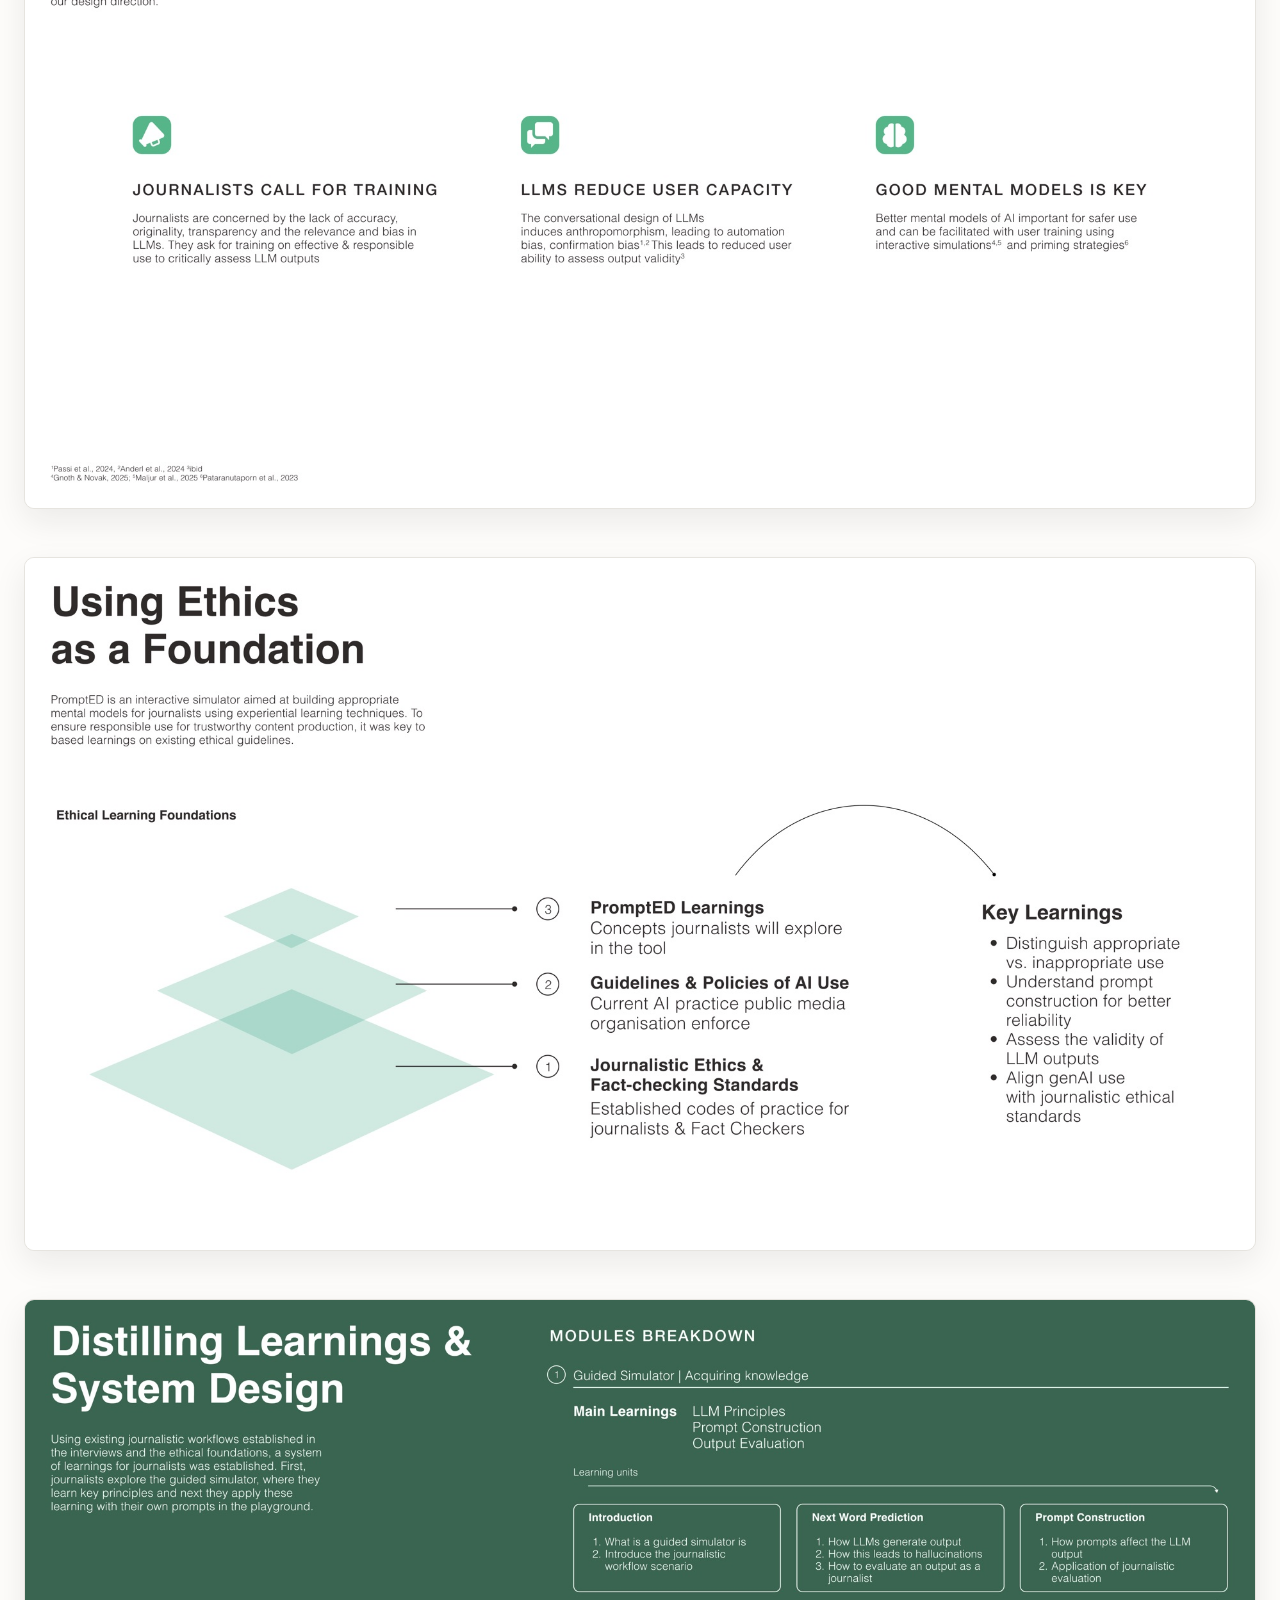
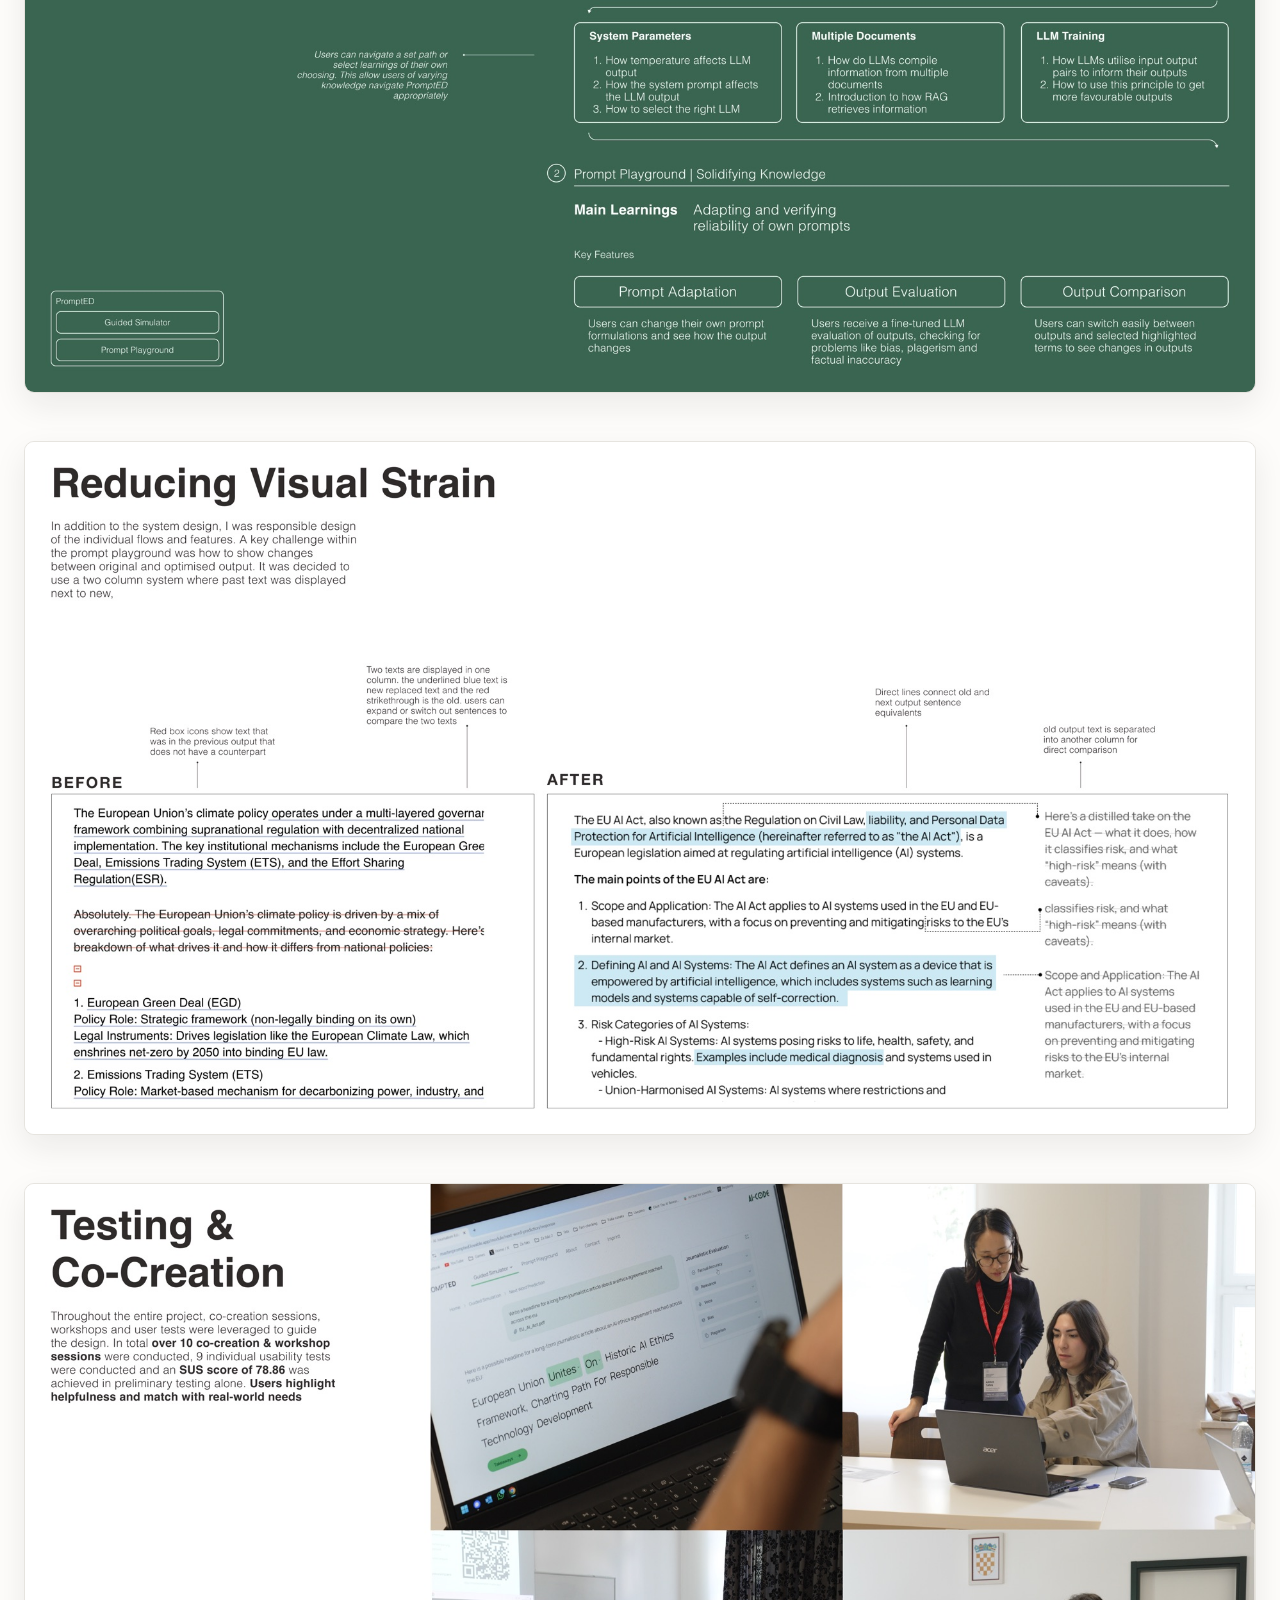
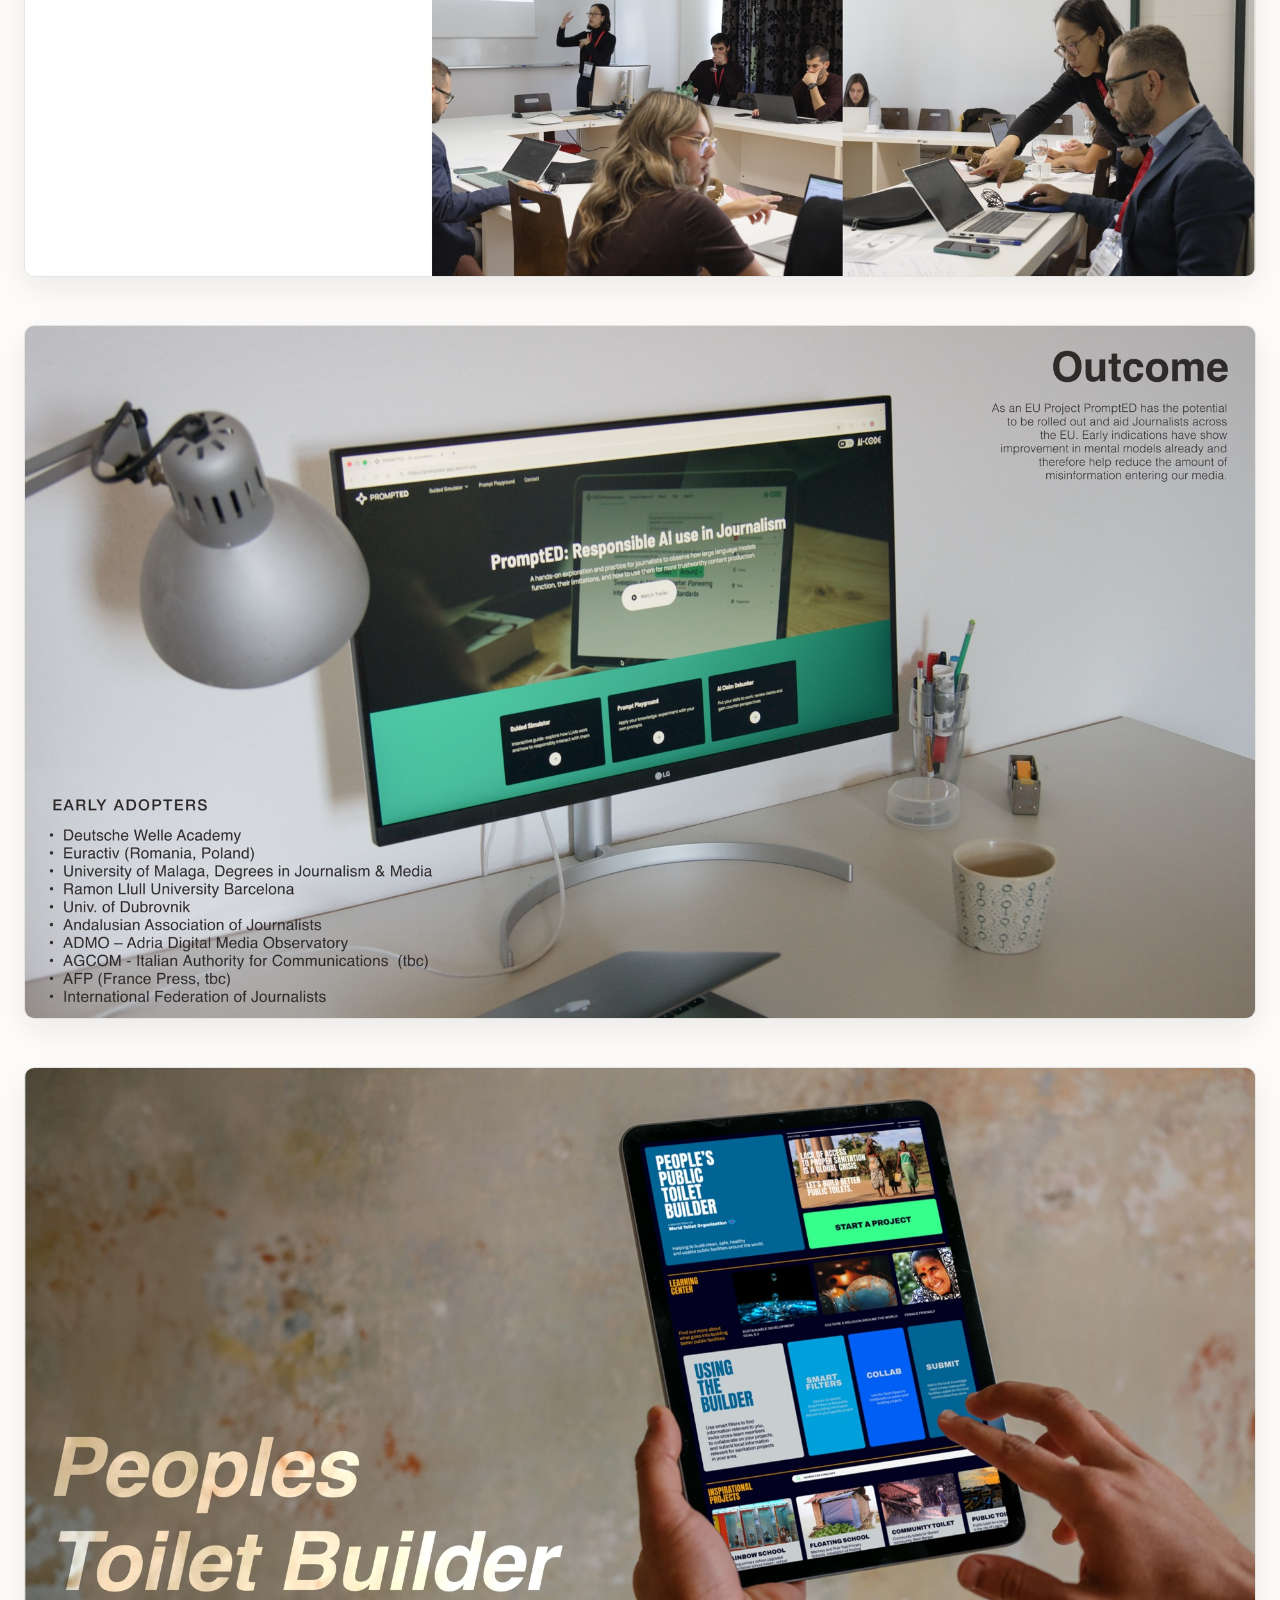
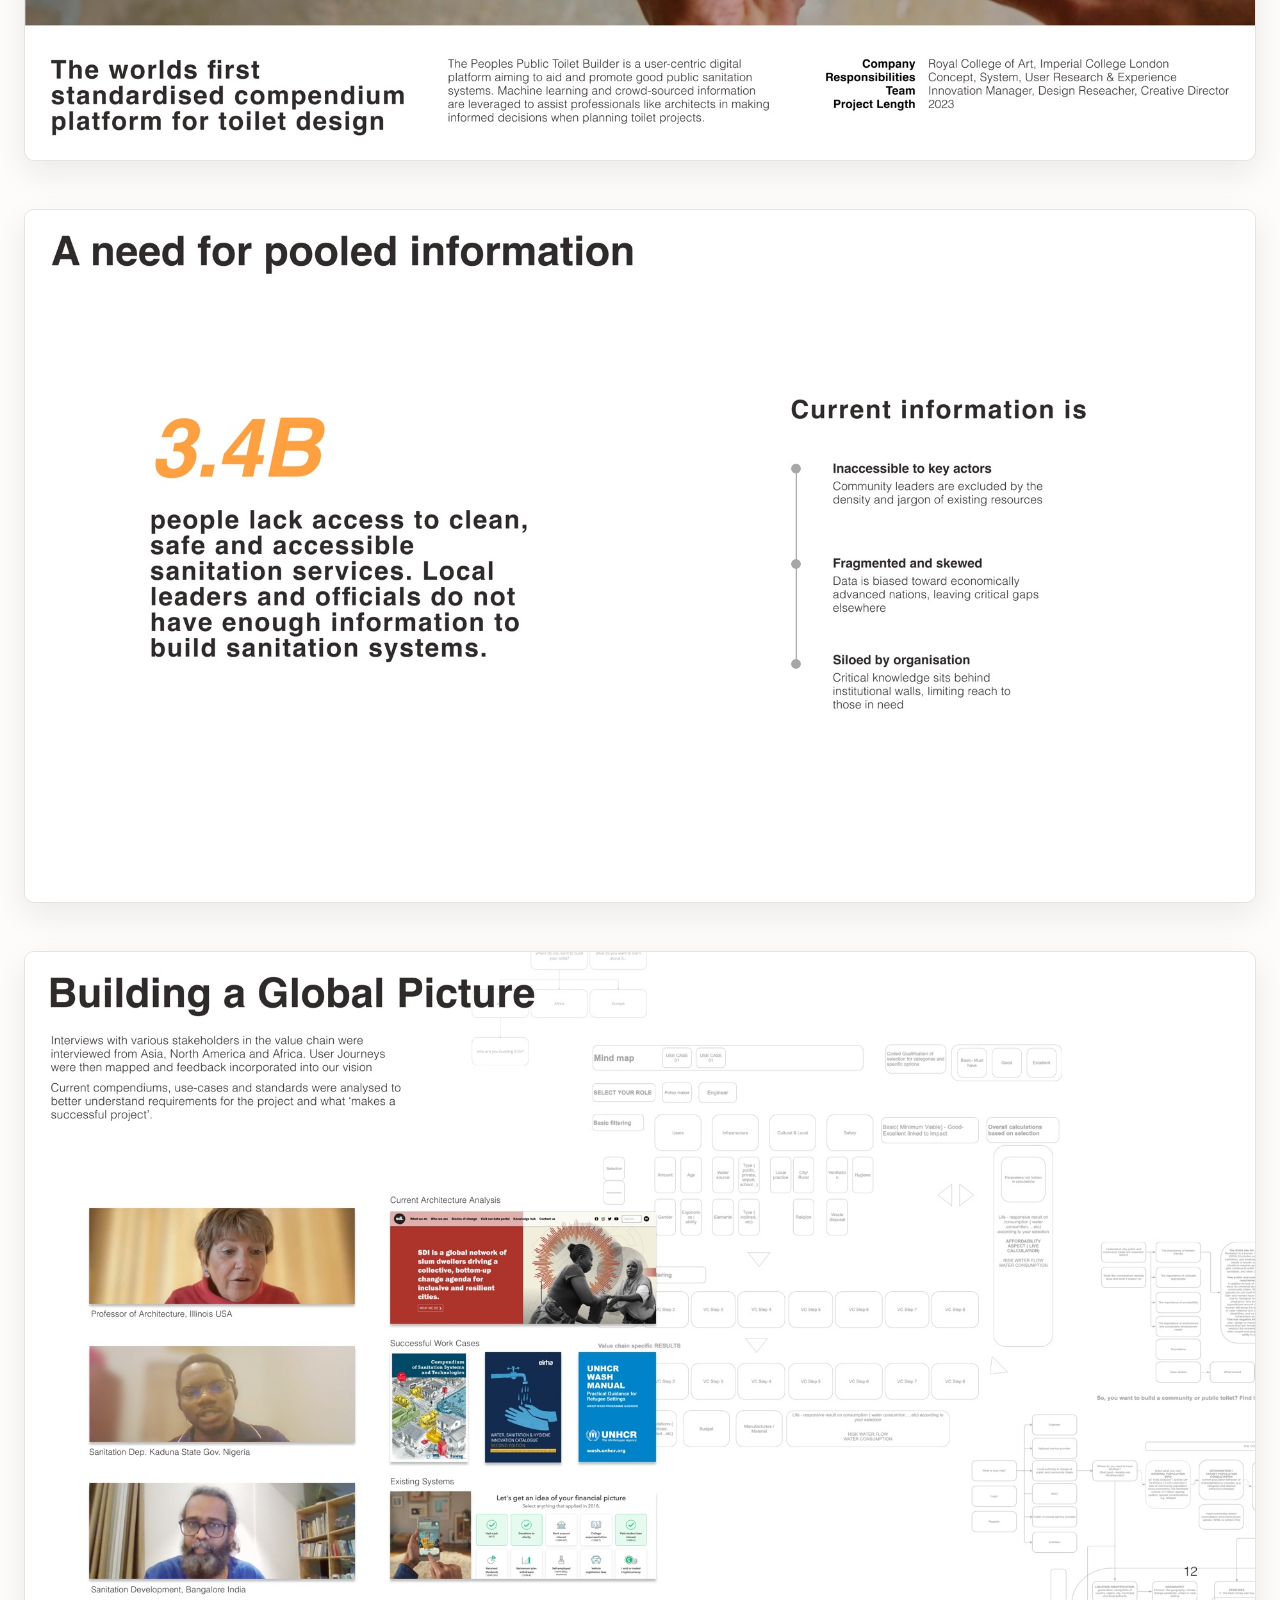
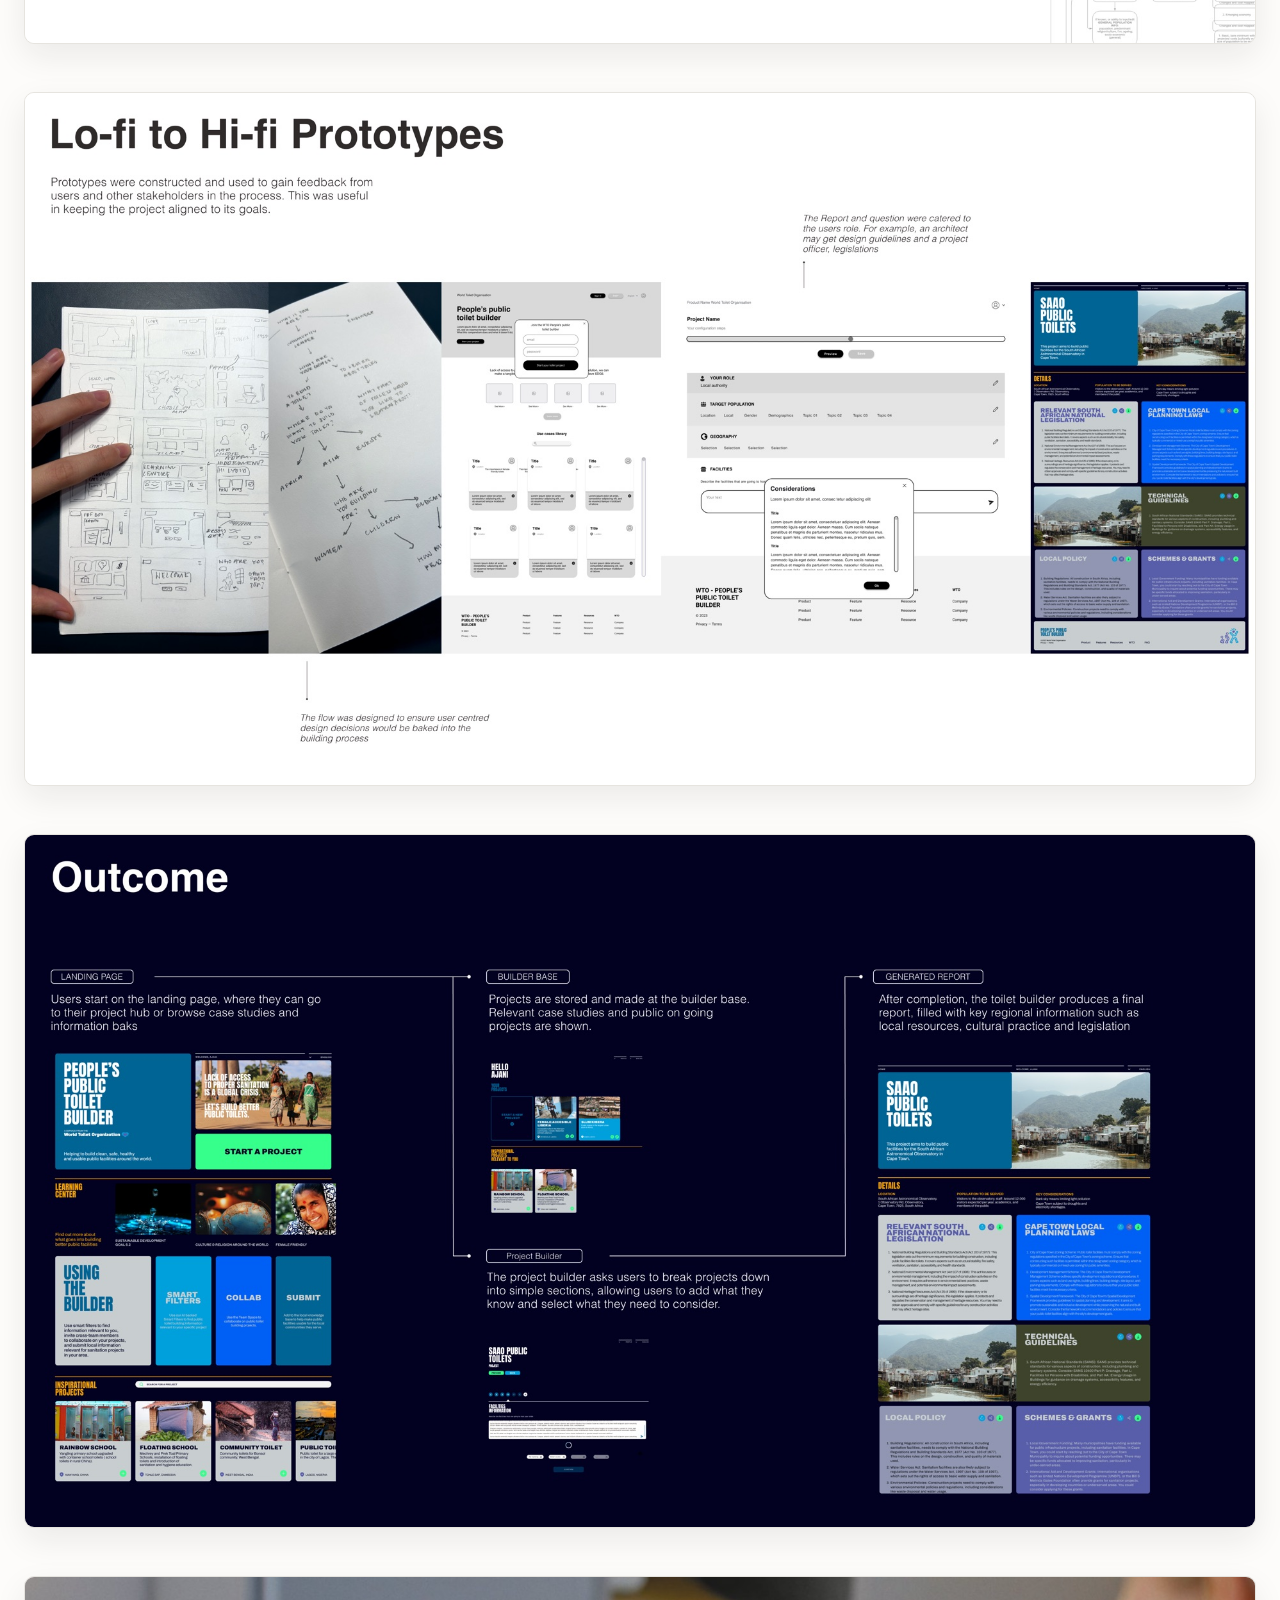
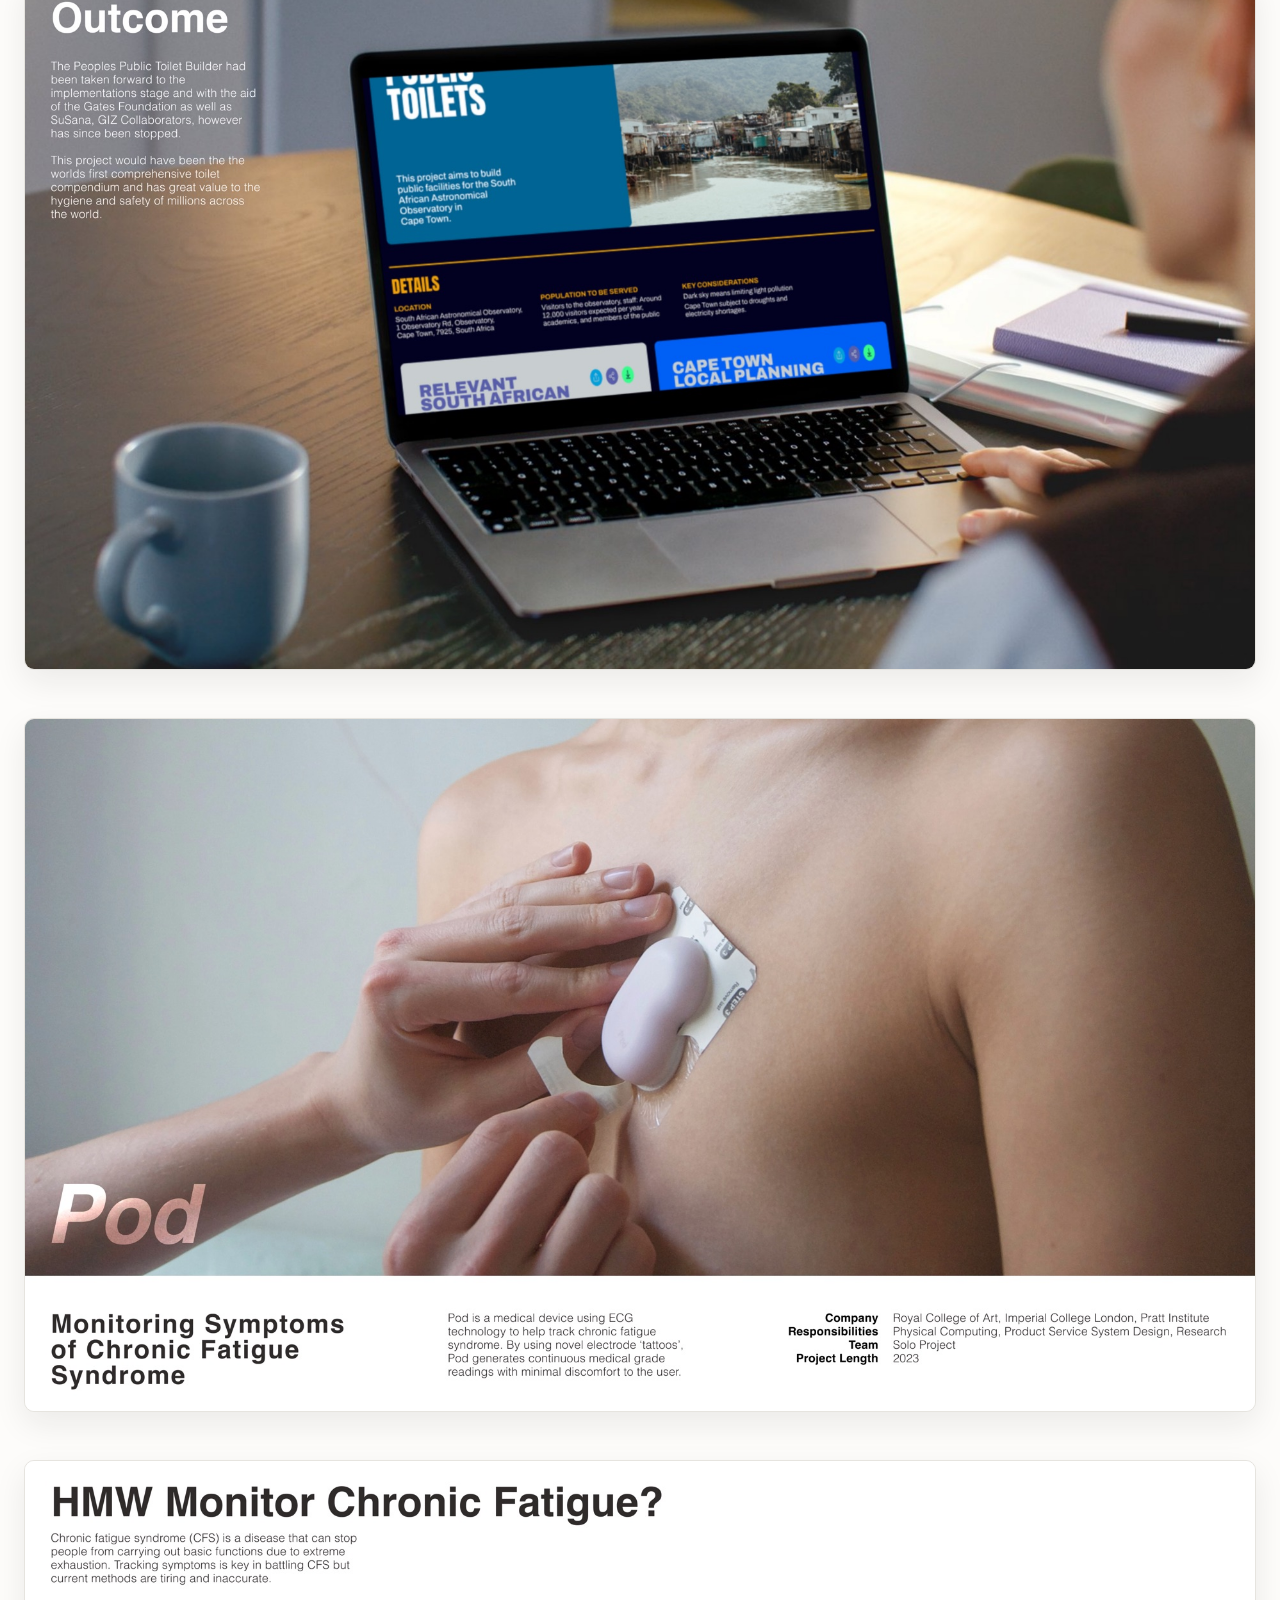
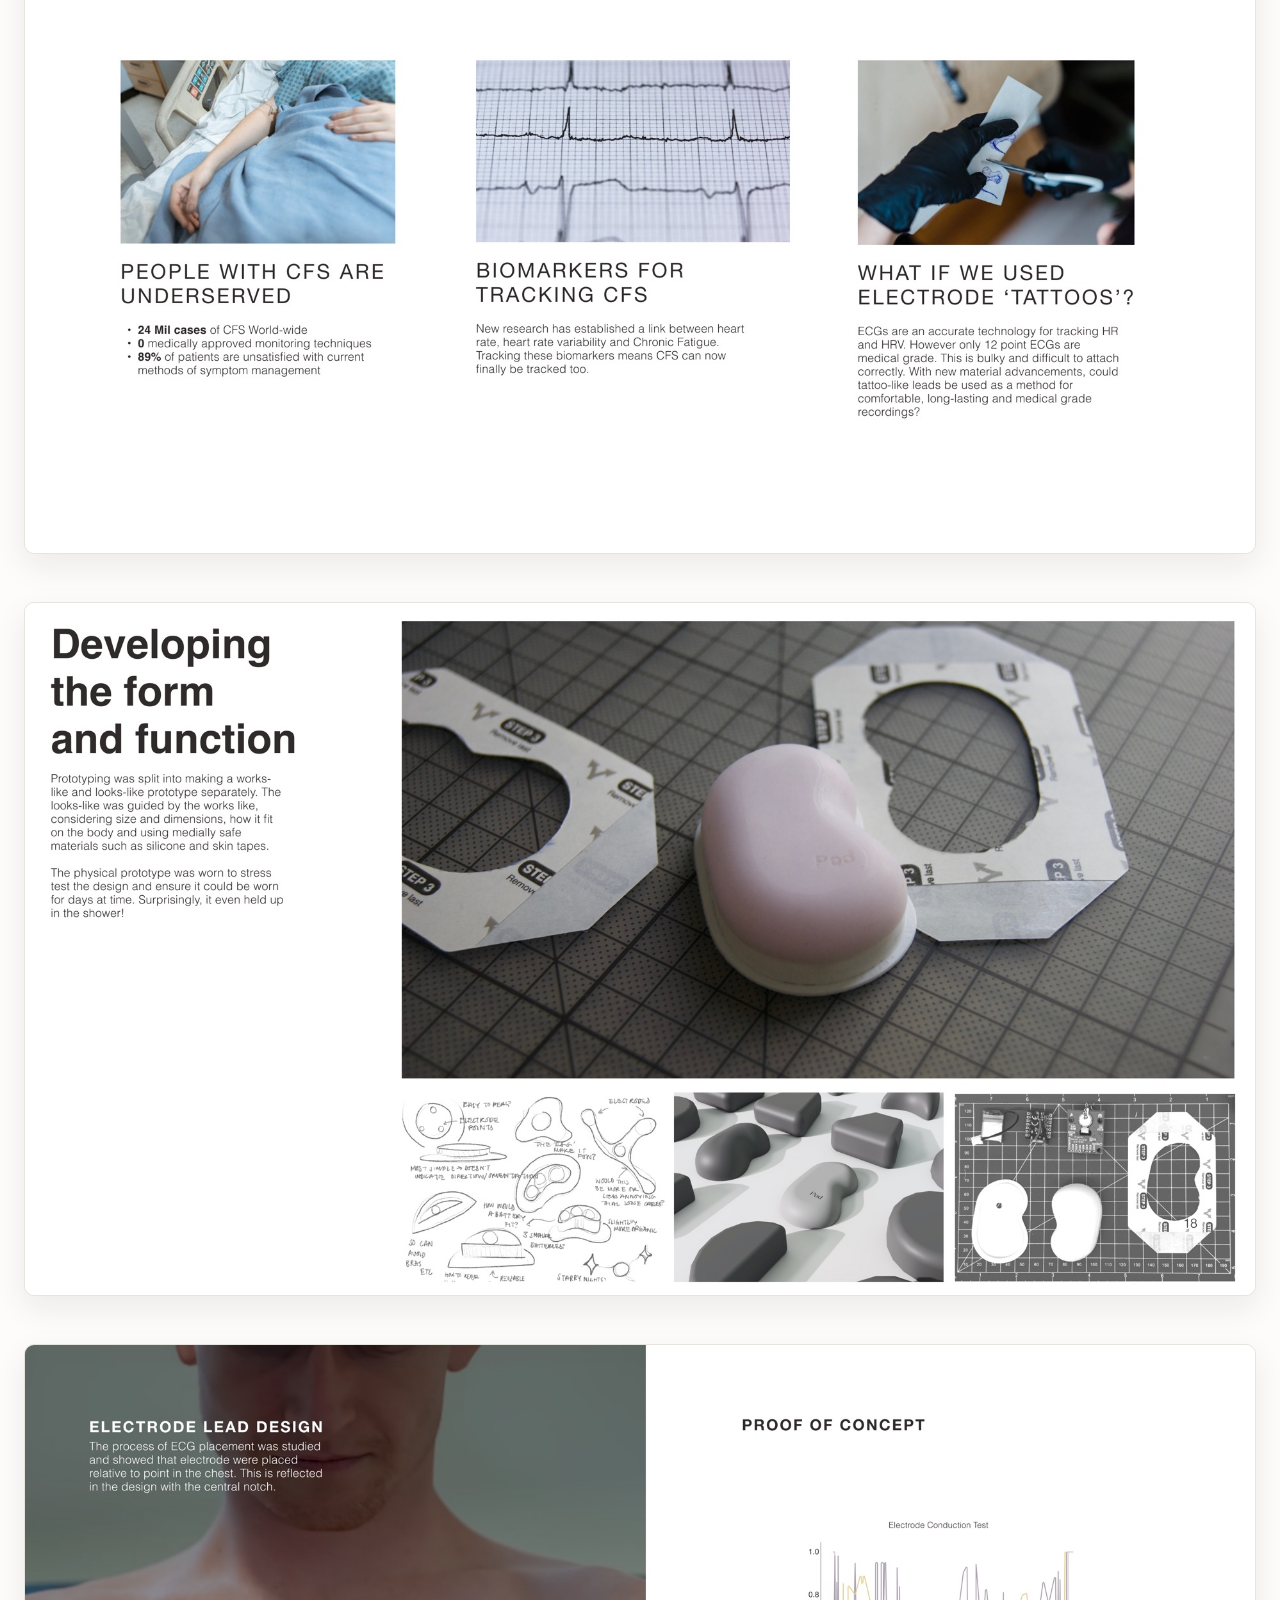
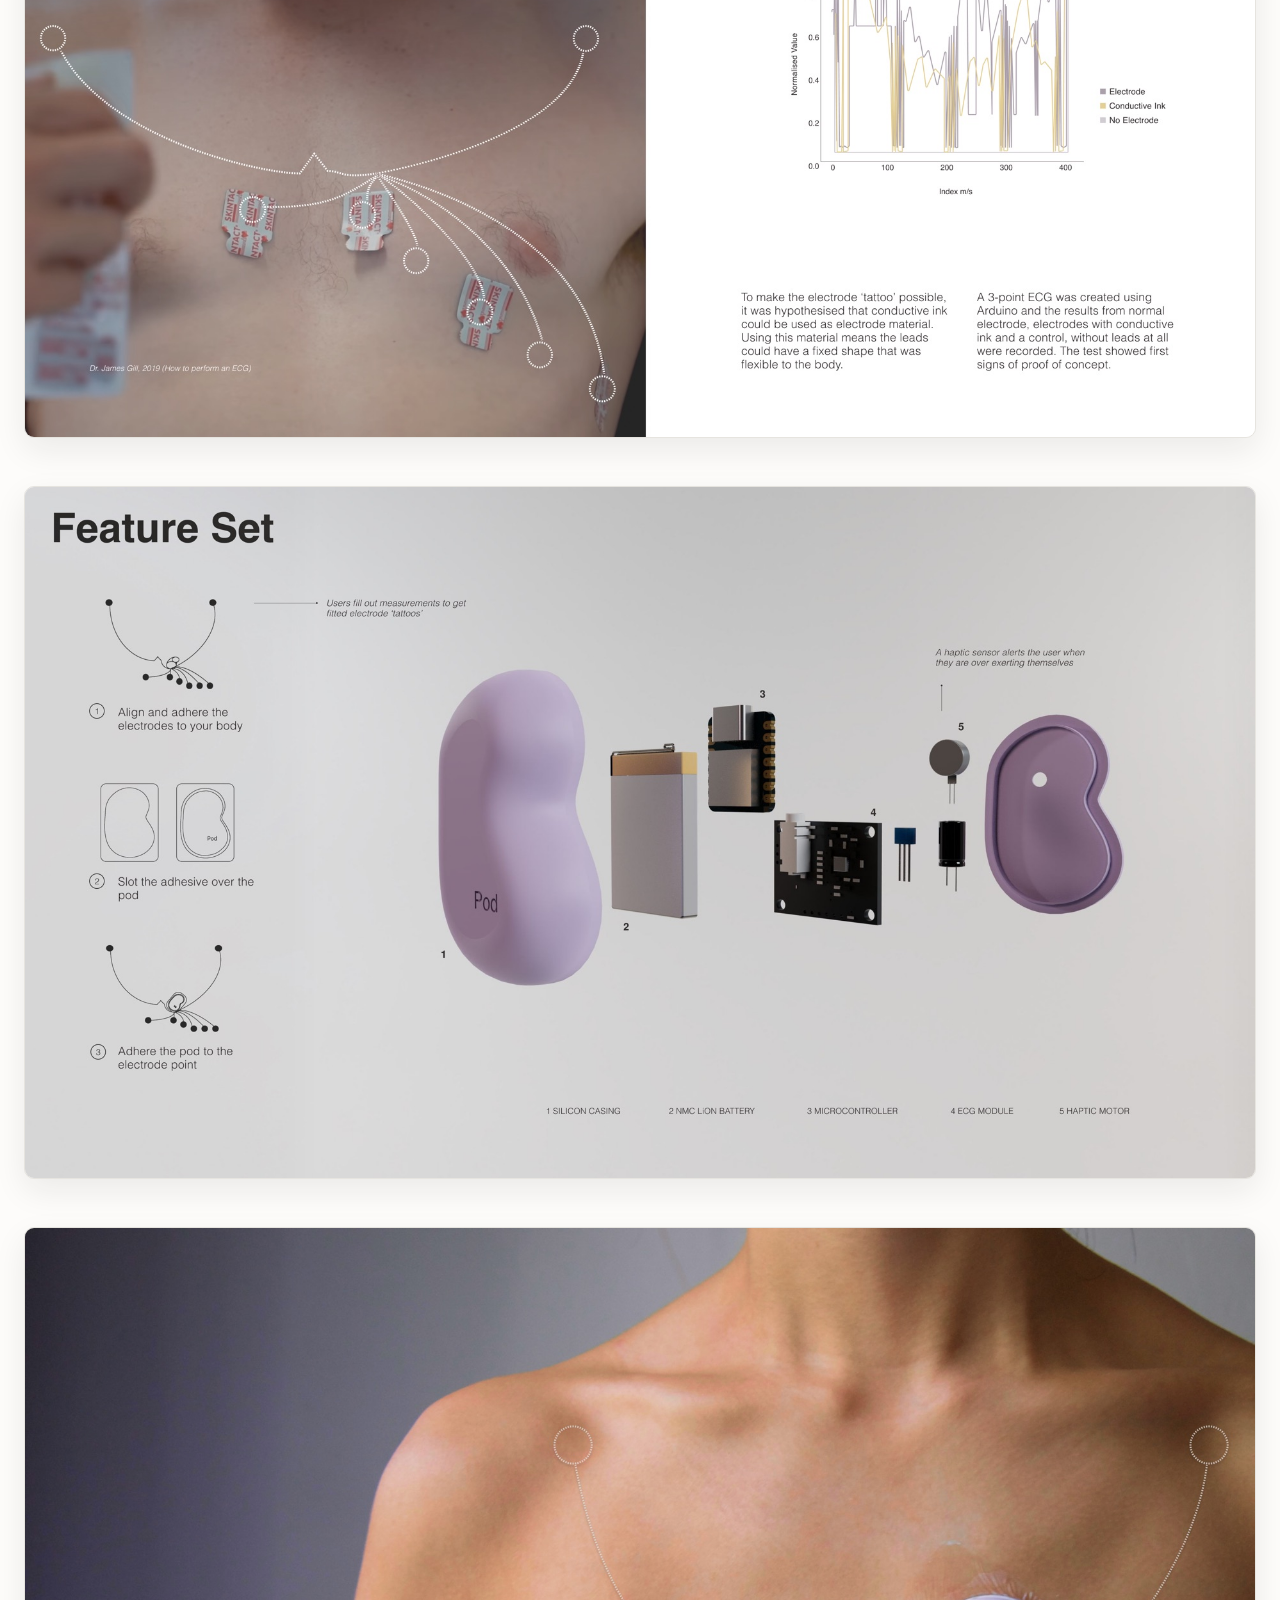
==== commit fdaa99b3: "Replace site with single-page portfolio slide deck Removes the homepage and the three separate proje" ====
--- a/index.html
+++ b/index.html
@@ -3,209 +3,49 @@
 <head>
 <meta charset="UTF-8">
 <meta name="viewport" content="width=device-width, initial-scale=1.0">
-<title>Annie Tang — Design Researcher & Strategic Designer</title>
-<meta name="description" content="Portfolio of Annie Tang, an engineer-turned-designer working across UX research, service design, and physical computing.">
+<title>Annie Tang — Portfolio</title>
+<meta name="description" content="Annie Tang's portfolio deck: PromptED, People's Toilet Builder, and Pod.">
 <link rel="stylesheet" href="css/style.css">
 </head>
 <body>
 
-<nav class="site-nav">
+<main class="wrap">
+  <div class="slide-deck">
+    <img src="images/slides/01-title.jpg" alt="Title slide: Annie Tang, portfolio" loading="lazy">
+    <img src="images/slides/02-about-me.jpg" alt="About me slide" loading="lazy">
+    <img src="images/slides/03-contents.jpg" alt="Contents slide" loading="lazy">
+
+    <img src="images/slides/04-prompted-cover.jpg" alt="PromptED case study cover" loading="lazy">
+    <img src="images/slides/05-prompted-research.jpg" alt="PromptED research slide" loading="lazy">
+    <img src="images/slides/06-prompted-concept.jpg" alt="PromptED concept slide" loading="lazy">
+    <img src="images/slides/07-prompted-design.jpg" alt="PromptED design slide" loading="lazy">
+    <img src="images/slides/08-prompted-design.jpg" alt="PromptED design slide, continued" loading="lazy">
+    <img src="images/slides/09-prompted-testing.jpg" alt="PromptED testing slide" loading="lazy">
+    <img src="images/slides/10-prompted-heroshot.jpg" alt="PromptED hero shot slide" loading="lazy">
+
+    <img src="images/slides/11-wto-toilet-builder.jpg" alt="People's Toilet Builder case study cover" loading="lazy">
+    <img src="images/slides/12-wto-research.jpg" alt="People's Toilet Builder research slide" loading="lazy">
+    <img src="images/slides/13-wto-exploration.jpg" alt="People's Toilet Builder exploration slide" loading="lazy">
+    <img src="images/slides/14-wto-development.jpg" alt="People's Toilet Builder development slide" loading="lazy">
+    <img src="images/slides/15-wto-final-flow.jpg" alt="People's Toilet Builder final flow slide" loading="lazy">
+    <img src="images/slides/16-wto-heroshots.jpg" alt="People's Toilet Builder hero shots slide" loading="lazy">
+
+    <img src="images/slides/17-pod-cover.jpg" alt="Pod case study cover" loading="lazy">
+    <img src="images/slides/18-pod-research.jpg" alt="Pod research slide" loading="lazy">
+    <img src="images/slides/19-pod-prototyping.jpg" alt="Pod prototyping slide" loading="lazy">
+    <img src="images/slides/20-pod-prototyping.jpg" alt="Pod prototyping slide, continued" loading="lazy">
+    <img src="images/slides/21-pod-design-outcome.jpg" alt="Pod design outcome slide" loading="lazy">
+    <img src="images/slides/22-pod-heroshot.jpg" alt="Pod hero shot slide" loading="lazy">
+
+    <img src="images/slides/23-end.jpg" alt="Closing slide" loading="lazy">
+  </div>
+</main>
+
+<footer class="site-footer">
   <div class="wrap">
-    <a href="index.html" class="logo" aria-label="Annie Tang, home"><span class="mark"><svg viewBox="0 0 24 24" fill="none" xmlns="http://www.w3.org/2000/svg" aria-hidden="true"><path d="M4 21 L12 4 L20 21" stroke="currentColor" stroke-width="2.2" stroke-linecap="round" stroke-linejoin="round"/><path d="M7.8 14 L16.2 14" stroke="currentColor" stroke-width="2.2" stroke-linecap="round"/><path d="M6 4 L18 4" stroke="currentColor" stroke-width="2.2" stroke-linecap="round"/></svg></span><span class="logo-name">Annie Tang</span></a>
-    <ul>
-      <li><a href="#work">Work</a></li>
-      <li><a href="#about">About</a></li>
-      <li><a href="#contact" class="nav-cta">Contact</a></li>
-    </ul>
-  </div>
-</nav>
-
-<header class="hero wrap">
-  <span class="eyebrow">Design Researcher · Berlin</span>
-  <h1><strong>Engineer-turned-designer, shaping an inclusive world.</strong> I create impactful solutions grounded in real experiences — through research, co-creation, and prototyping that moves from concept to something people can actually test.</h1>
-  <div class="hero-actions">
-    <a href="#work" class="btn primary">See the work</a>
-    <a href="mailto:anniectang99@gmail.com" class="btn ghost">Get in touch</a>
-  </div>
-</header>
-
-<section id="work">
-  <div class="wrap">
-    <div class="section-head">
-      <h2>Selected work</h2>
-      <span class="section-number">01 / 03</span>
-    </div>
-
-    <div class="work-grid">
-
-      <a class="work-card" href="projects/prompted.html">
-        <div class="work-thumb"><img src="images/prompted-hero.jpg" alt="PromptED interface shown on a laptop screen"></div>
-        <div class="work-caption">
-          <p class="work-index">01 — 2024–2026</p>
-          <h3 class="work-title">PromptED</h3>
-          <p class="work-desc">An interactive simulator helping journalists understand generative AI and use it responsibly.</p>
-          <div class="work-tags"><span>UX Research</span><span>System Design</span><span>Figma</span></div>
-        </div>
-      </a>
-
-      <a class="work-card" href="projects/toilet-builder.html">
-        <div class="work-thumb"><img src="images/toilet-hero.jpg" alt="People's Toilet Builder platform shown on a tablet"></div>
-        <div class="work-caption">
-          <p class="work-index">02 — 2023</p>
-          <h3 class="work-title">People's Toilet Builder</h3>
-          <p class="work-desc">The world's first standardised compendium platform for public toilet design.</p>
-          <div class="work-tags"><span>Service Design</span><span>User Research</span><span>IA</span></div>
-        </div>
-      </a>
-
-      <a class="work-card" href="projects/pod.html">
-        <div class="work-thumb"><img src="images/pod-hero.jpg" alt="Pod wearable ECG device applied to skin"></div>
-        <div class="work-caption">
-          <p class="work-index">03 — 7 months</p>
-          <h3 class="work-title">Pod</h3>
-          <p class="work-desc">A wearable medical device using electrode "tattoos" for people with Chronic Fatigue Syndrome.</p>
-          <div class="work-tags"><span>Physical Computing</span><span>Product Design</span><span>CAD</span></div>
-        </div>
-      </a>
-
-      <a class="work-card" href="projects/cvclp.html">
-        <div class="work-thumb"><img src="images/cvclp/01-title.jpg" alt="Cover of Annie Tang's portfolio deck"></div>
-        <div class="work-caption">
-          <p class="work-index">04 — Full deck</p>
-          <h3 class="work-title">Portfolio Deck</h3>
-          <p class="work-desc">The complete case-study deck — PromptED, Toilet Builder, and Pod — in one scrollable read.</p>
-          <div class="work-tags"><span>Case Studies</span><span>Figma</span></div>
-        </div>
-      </a>
-
-    </div>
-  </div>
-</section>
-
-<section id="about" class="alt">
-  <div class="wrap">
-    <div class="section-head">
-      <h2>About</h2>
-      <span class="section-number">02 / 03</span>
-    </div>
-
-    <div class="about-grid">
-      <div class="about-photo">
-        <img src="images/headshot.jpg" alt="Portrait of Annie Tang">
-      </div>
-      <div>
-        <p class="bio">I'm an engineer-turned-designer passionate about shaping an inclusive world. Through research and exploration, I create impactful solutions grounded in real experiences — moving from co-creation workshops to testable prototypes to systems that hold up in the real world.</p>
-
-        <div class="timeline">
-          <div class="timeline-item">
-            <div class="timeline-date">Apr 2024 — Present</div>
-            <div>
-              <p class="timeline-role">Design Researcher</p>
-              <p class="timeline-org">European Institute for Participatory Media</p>
-              <ul>
-                <li>Co-creation workshop design and facilitation: 12+ sessions with stakeholders across Europe</li>
-                <li>Prototyping using Figma and AI tools (Lovable, Claude): concept to testable prototype</li>
-                <li>Usability testing with 50+ participants; SUS analysis averaging 78.86</li>
-                <li>Mixed-methods analysis to generate insights, define requirements, and map usability to helpfulness perception</li>
-              </ul>
-            </div>
-          </div>
-          <div class="timeline-item">
-            <div class="timeline-date">Jun 2022 — Feb 2023</div>
-            <div>
-              <p class="timeline-role">Strategic Designer</p>
-              <p class="timeline-org">Design for Good × World Toilet Organisation</p>
-              <ul>
-                <li>User research including 10+ semi-structured interviews and qualitative analysis</li>
-                <li>Co-creation workshop facilitation with international users and subject-matter experts</li>
-                <li>Figma prototyping from wireframes to mockups</li>
-                <li>Information architectures, flowcharts, and customer journey maps for complex systems</li>
-              </ul>
-            </div>
-          </div>
-        </div>
-
-        <div class="two-col">
-          <div>
-            <p class="subhead">Education</p>
-            <div class="edu-item">
-              <p class="deg">MA / MSc Global Innovation Design</p>
-              <p class="school">Royal College of Art · Imperial College London — 2021–2023</p>
-              <p class="thesis">Thesis: HMW alleviate relational burden on familial care pairs</p>
-            </div>
-            <div class="edu-item">
-              <p class="deg">BEng Manufacturing & Mechanical Engineering</p>
-              <p class="school">University of Warwick — 2017–2021, intercalated with TU Darmstadt</p>
-            </div>
-
-            <p class="subhead">Languages</p>
-            <div class="lang-row"><span>English</span><span>Native</span></div>
-            <div class="lang-row"><span>German</span><span>C1</span></div>
-          </div>
-
-          <div>
-            <p class="subhead">Skills</p>
-            <div class="chips">
-              <span class="chip">Design Thinking</span>
-              <span class="chip">UI/UX</span>
-              <span class="chip">Physical Computing</span>
-              <span class="chip">CAD</span>
-              <span class="chip">Data Analysis</span>
-            </div>
-
-            <p class="subhead">Software</p>
-            <div class="chips">
-              <span class="chip">Figma</span>
-              <span class="chip">Lovable</span>
-              <span class="chip">Claude</span>
-              <span class="chip">Miro</span>
-              <span class="chip">Arduino</span>
-              <span class="chip">Processing</span>
-              <span class="chip">Fusion 360</span>
-              <span class="chip">Maya</span>
-              <span class="chip">MaxQDA</span>
-              <span class="chip">Excel</span>
-            </div>
-          </div>
-        </div>
-      </div>
-    </div>
-
-    <div style="margin-top: clamp(3rem, 7vw, 5rem);">
-      <p class="subhead">Outside of work</p>
-      <div class="hobby-grid">
-        <div class="hobby-item">
-          <img src="images/hobby-go.jpg" alt="Playing the board game Go">
-          <p>Play Go</p>
-        </div>
-        <div class="hobby-item">
-          <img src="images/hobby-travel.jpg" alt="A winding mountain road">
-          <p>Explore new places</p>
-        </div>
-        <div class="hobby-item">
-          <img src="images/hobby-craft.jpg" alt="Working on a jewellery-making craft">
-          <p>Try new crafts</p>
-        </div>
-      </div>
-    </div>
-  </div>
-</section>
-
-<footer id="contact" class="dark-footer">
-  <div class="wrap contact-block">
-    <div class="section-head">
-      <h2 style="color:#fff;">Contact</h2>
-      <span class="section-number">03 / 03</span>
-    </div>
-    <h2>Let's build something<br>grounded in real experience.</h2>
-    <div class="contact-links">
-      <a href="mailto:anniectang99@gmail.com">anniectang99@gmail.com</a>
-      <a href="https://www.linkedin.com/in/annietang99" target="_blank" rel="noopener">LinkedIn ↗</a>
-    </div>
-  </div>
-  <div class="wrap footer-bottom">
     <span>© 2026 Annie Tang</span>
-    <span>Designed & built with care</span>
+    <a href="mailto:anniectang99@gmail.com">anniectang99@gmail.com</a>
+    <a href="https://www.linkedin.com/in/annietang99" target="_blank" rel="noopener">LinkedIn ↗</a>
   </div>
 </footer>
 
--- a/css/style.css
+++ b/css/style.css
@@ -1,6 +1,6 @@
 /* ---------------------------------------------
-   Annie Tang — Portfolio
-   Minimal, clean, editorial. One accent color.
+   Annie Tang — Portfolio Deck
+   Minimal, single-page slide viewer.
 --------------------------------------------- */
 
 :root {
@@ -9,34 +9,23 @@
   --line: #e6e4df;
   --paper: #fdfcfa;
   --paper-alt: #f4f2ee;
-  --green: #54b688;       /* decorative accent, from the brand mark */
-  --green-text: #2e7d5b;  /* AA-contrast accent for links/text on white */
-  --green-dark: #1c3a2d;
-  --max: none;
+  --green: #54b688;
+  --green-text: #2e7d5b;
   --gap: 16px;
   --space-sm: 32px;
   --space-md: 48px;
-  --space-lg: 80px;
-  --serif: Georgia, "Iowan Old Style", "Palatino Linotype", Palatino, serif;
   --sans: -apple-system, BlinkMacSystemFont, "Segoe UI", Helvetica, Arial, sans-serif;
 }
 
 @media (min-width: 640px) {
-  :root { --gap: 24px; --space-sm: 48px; --space-md: 72px; --space-lg: 120px; }
-}
-
-@media (min-width: 1024px) {
-  :root { --gap: 32px; --space-sm: 64px; --space-md: 96px; --space-lg: 160px; }
+  :root { --gap: 24px; --space-sm: 48px; --space-md: 72px; }
 }
 
 * { box-sizing: border-box; min-width: 0; }
-html { scroll-behavior: smooth; }
-
 html, body { max-width: 100%; overflow-x: hidden; }
 
 body {
   margin: 0;
-  padding-top: 104px;
   background: var(--paper);
   color: var(--ink);
   font-family: var(--sans);
@@ -47,893 +36,51 @@
 
 img { max-width: 100%; display: block; }
 
-a {
-  color: inherit;
-  text-decoration: none;
-}
+a { color: inherit; text-decoration: none; }
 
 .wrap {
-  max-width: var(--max);
+  max-width: none;
   margin: 0 auto;
   padding: 0 var(--gap);
 }
 
-/* ---------- Nav ---------- */
+/* ---------- Slide deck (one column) ---------- */
 
-.site-nav {
-  position: fixed;
-  top: 20px;
-  left: 50%;
-  transform: translateX(-50%);
-  z-index: 50;
-  width: calc(100% - 2.5rem);
-  max-width: var(--max);
-  background: rgba(253, 252, 250, 0.72);
-  backdrop-filter: saturate(180%) blur(16px);
-  -webkit-backdrop-filter: saturate(180%) blur(16px);
-  border: 1px solid rgba(22, 24, 26, 0.07);
-  border-radius: 20px;
-  box-shadow: 0 8px 24px rgba(22, 24, 26, 0.06);
+.slide-deck {
+  display: flex;
+  flex-direction: column;
+  align-items: center;
+  gap: var(--space-sm);
+  padding: var(--space-sm) 0 var(--space-md);
 }
 
-.site-nav .wrap {
-  display: flex;
-  align-items: center;
-  justify-content: space-between;
-  height: 60px;
-  max-width: none;
-  padding: 0 0.5rem 0 1.5rem;
+.slide-deck img {
+  width: auto;
+  max-width: 100%;
+  max-height: 94vh;
+  border-radius: 10px;
+  border: 1px solid var(--line);
+  background: var(--paper);
+  box-shadow: 0 12px 32px rgba(22, 24, 26, 0.08);
 }
 
-.site-nav .logo {
-  display: inline-flex;
-  align-items: center;
-}
+/* ---------- Footer ---------- */
 
-.site-nav .logo .mark {
-  width: 36px;
-  height: 36px;
-  border-radius: 10px;
-  color: var(--ink);
-  display: inline-flex;
-  align-items: center;
-  justify-content: center;
-  transition: color 0.15s ease;
-}
-
-.site-nav .logo .mark svg { width: 20px; height: 20px; display: block; }
-
-.site-nav .logo:hover .mark { color: var(--green-dark); }
-
-.site-nav .logo-name {
-  position: absolute;
-  left: 50%;
-  top: 50%;
-  transform: translate(-50%, -50%);
-  font-weight: 600;
-  font-size: 0.95rem;
-  color: var(--ink);
-  white-space: nowrap;
-  pointer-events: none;
-}
-
-.site-nav ul {
-  list-style: none;
-  display: flex;
-  align-items: center;
-  gap: clamp(1rem, 2.5vw, 1.75rem);
-  margin: 0;
-  padding: 0;
-  font-size: 0.9rem;
-}
-
-.site-nav a { color: rgba(22, 24, 26, 0.6); transition: color 0.15s ease; }
-.site-nav a:hover { color: var(--ink); }
-
-.nav-cta {
-  color: var(--ink) !important;
-  background: var(--paper);
-  border: 1px solid rgba(22, 24, 26, 0.15);
-  border-radius: 12px;
-  padding: 0.5rem 1.1rem;
-  font-size: 0.85rem !important;
-  transition: background 0.15s ease, color 0.15s ease, border-color 0.15s ease;
-}
-
-.nav-cta:hover {
-  background: var(--ink);
-  color: var(--paper) !important;
-}
-
-@media (max-width: 560px) {
-  .site-nav { top: 12px; width: calc(100% - 1.5rem); }
-  .site-nav .wrap { padding: 0 0.4rem 0 1.1rem; }
-}
-
-/* ---------- Hero ---------- */
-
-.hero {
-  margin-top: var(--gap);
-  padding-top: var(--space-md);
-  padding-bottom: var(--space-lg);
-}
-
-.eyebrow {
-  display: inline-flex;
-  align-items: center;
-  gap: 0.5rem;
-  font-size: 0.85rem;
-  color: var(--ink-soft);
-  margin-bottom: 1.5rem;
-}
-
-.eyebrow::before {
-  content: "";
-  width: 7px;
-  height: 7px;
-  border-radius: 50%;
-  background: var(--green);
-  display: inline-block;
-}
-
-.hero h1 {
-  max-width: 900px;
-  font-size: clamp(1.8rem, 4.2vw, 2.75rem);
-  line-height: 1.25;
-  margin: 0 0 2.25rem;
-  font-weight: 500;
-  letter-spacing: -0.01em;
-  color: rgba(22, 24, 26, 0.42);
-}
-
-.hero h1 strong {
-  font-weight: 700;
-  color: var(--ink);
-}
-
-.hero h1 em {
-  font-style: italic;
-  color: var(--green-text);
-}
-
-.hero .lede {
-  max-width: 640px;
-  font-size: clamp(1.05rem, 2vw, 1.25rem);
-  color: var(--ink-soft);
-  margin: 0 0 2.25rem;
-}
-
-.hero-actions {
-  display: flex;
-  flex-wrap: wrap;
-  gap: 1rem;
-  align-items: center;
-}
-
-.btn {
-  display: inline-flex;
-  align-items: center;
-  gap: 0.5rem;
-  padding: 0.85rem 1.5rem;
-  border-radius: 12px;
-  font-size: 0.95rem;
-  font-weight: 600;
-  border: 1px solid var(--ink);
-  transition: background 0.15s ease, color 0.15s ease, transform 0.15s ease;
-}
-
-.btn.primary {
-  background: var(--ink);
-  color: var(--paper);
-}
-
-.btn.primary:hover { background: var(--green-dark); border-color: var(--green-dark); }
-
-.btn.ghost:hover { background: var(--paper-alt); }
-
-.btn:active { transform: translateY(1px); }
-
-/* ---------- Sections ---------- */
-
-section { padding: var(--space-lg) 0; }
-
-.section-head {
-  display: flex;
-  align-items: baseline;
-  justify-content: space-between;
-  gap: 1rem;
-  margin-bottom: var(--space-sm);
-  padding-bottom: 1.25rem;
-}
-
-.section-head h2 {
-  font-size: clamp(1.5rem, 3vw, 2rem);
-  margin: 0;
-  letter-spacing: -0.01em;
-}
-
-.section-number {
-  font-size: 0.8rem;
-  color: var(--ink-soft);
-  font-variant-numeric: tabular-nums;
-}
-
-.alt { background: var(--paper-alt); }
-
-/* ---------- About ---------- */
-
-.about-grid {
-  display: grid;
-  grid-template-columns: 220px 1fr;
-  gap: clamp(2rem, 5vw, 4rem);
-}
-
-.about-photo img {
-  border-radius: 12px;
-  filter: grayscale(1);
-  width: 100%;
-  aspect-ratio: 3/4;
-  object-fit: cover;
-}
-
-.bio {
-  font-size: 1.1rem;
-  max-width: 62ch;
-  margin: 0 0 2.5rem;
-  color: var(--ink-soft);
-}
-
-.timeline { margin-bottom: 2.5rem; }
-
-.timeline-item {
-  display: grid;
-  grid-template-columns: 140px 1fr;
-  gap: 1.5rem;
-  padding: 1.5rem 0;
-}
-
-.timeline-date {
-  font-size: 0.85rem;
-  color: var(--ink-soft);
-  padding-top: 0.2rem;
-}
-
-.timeline-role { font-weight: 700; margin: 0 0 0.15rem; }
-.timeline-org { color: var(--green-text); font-size: 0.95rem; margin: 0 0 0.75rem; }
-
-.timeline-item ul {
-  margin: 0;
-  padding-left: 1.1rem;
-  color: var(--ink-soft);
-  font-size: 0.95rem;
-}
-.timeline-item li { margin-bottom: 0.35rem; }
-
-.two-col {
-  display: grid;
-  grid-template-columns: 1fr 1fr;
-  gap: clamp(2rem, 5vw, 4rem);
-}
-
-.subhead {
-  font-size: 0.8rem;
-  text-transform: uppercase;
-  letter-spacing: 0.08em;
-  color: var(--ink-soft);
-  margin: 0 0 1rem;
-}
-
-.edu-item { margin-bottom: 1.5rem; }
-.edu-item .deg { font-weight: 700; margin: 0 0 0.2rem; }
-.edu-item .school { color: var(--ink-soft); font-size: 0.95rem; margin: 0 0 0.35rem; }
-.edu-item .thesis { font-size: 0.9rem; font-style: italic; color: var(--ink-soft); }
-
-.chips { display: flex; flex-wrap: wrap; gap: 0.5rem; margin: 0 0 1.5rem; }
-.chip {
-  border: 1px solid var(--line);
-  border-radius: 10px;
-  padding: 0.35rem 0.85rem;
-  font-size: 0.85rem;
-  background: var(--paper);
-}
-
-.lang-row { display: flex; justify-content: space-between; max-width: 260px; font-size: 0.95rem; padding: 0.4rem 0; }
-.lang-row span:last-child { color: var(--ink-soft); }
-
-/* ---------- Work grid ---------- */
-
-.work-grid {
-  display: grid;
-  grid-template-columns: repeat(3, 1fr);
-  gap: var(--gap);
-}
-
-.work-card {
-  position: relative;
-  display: block;
-  border-radius: 20px;
-  overflow: hidden;
-  background: var(--paper-alt);
-}
-
-.work-thumb img {
-  width: 100%;
-  aspect-ratio: 3/4;
-  object-fit: cover;
-  transition: transform 0.5s ease;
-}
-.work-card:hover .work-thumb img { transform: scale(1.035); }
-
-.work-caption {
-  position: absolute;
-  top: clamp(0.85rem, 2vw, 1.25rem);
-  left: clamp(0.85rem, 2vw, 1.25rem);
-  max-width: calc(100% - 1.7rem);
-  background: rgba(255, 255, 255, 0.72);
-  backdrop-filter: blur(14px) saturate(160%);
-  -webkit-backdrop-filter: blur(14px) saturate(160%);
-  border-radius: 14px;
-  padding: 0.85rem 1rem;
-}
-
-.work-index { font-size: 0.7rem; color: rgba(22, 24, 26, 0.55); margin: 0 0 0.35rem; font-variant-numeric: tabular-nums; letter-spacing: 0.02em; }
-.work-title { font-size: 1.05rem; margin: 0 0 0.35rem; letter-spacing: -0.01em; color: var(--ink); }
-.work-desc { color: rgba(22, 24, 26, 0.65); margin: 0 0 0.55rem; font-size: 0.85rem; max-width: 32ch; }
-.work-tags { display: flex; flex-wrap: wrap; gap: 0.35rem; margin-bottom: 0; }
-.work-tags span { font-size: 0.68rem; color: rgba(22, 24, 26, 0.55); }
-.work-tags span:not(:last-child)::after { content: "·"; margin-left: 0.35rem; }
-
-.work-link { display: none; }
-
-@media (max-width: 980px) {
-  .work-grid { grid-template-columns: 1fr 1fr; }
-}
-@media (max-width: 680px) {
-  .work-grid { grid-template-columns: 1fr; }
-  .work-thumb img { aspect-ratio: 16/10; }
-}
-
-/* ---------- Hobbies strip ---------- */
-
-.hobby-grid {
-  display: grid;
-  grid-template-columns: repeat(3, 1fr);
-  gap: var(--gap);
-  text-align: center;
-}
-
-.hobby-item img {
-  border-radius: 10px;
-  width: 100%;
-  aspect-ratio: 4/5;
-  object-fit: cover;
-}
-
-.hobby-item p {
-  margin: 0.75rem 0 0;
-  font-size: 0.9rem;
-  color: var(--ink-soft);
-}
-
-/* ---------- Dark footer / contact ---------- */
-
-.dark-footer {
-  background: #101211;
-  color: rgba(255, 255, 255, 0.88);
-  border-radius: 28px 28px 0 0;
-  margin-top: clamp(2rem, 5vw, 3.5rem);
-  padding: clamp(3rem, 8vw, 6rem) 0 0;
-}
-
-.dark-footer .section-number { color: rgba(255, 255, 255, 0.4); }
-
-.contact-block h2 {
-  font-size: clamp(2rem, 6vw, 3.5rem);
-  margin: 0 0 1.25rem;
-  letter-spacing: -0.02em;
-  color: #fff;
-}
-
-.contact-links {
-  display: flex;
-  flex-wrap: wrap;
-  gap: 1.5rem;
-  margin-top: 2rem;
-}
-
-.contact-links a {
-  font-size: 1.05rem;
-  color: #fff;
-  padding-bottom: 0.15rem;
-}
-.contact-links a:hover { color: var(--green); }
-
-.dark-footer .footer-bottom {
-  margin-top: clamp(2.5rem, 6vw, 4rem);
-  padding: 1.5rem 0;
-  font-size: 0.85rem;
-  color: rgba(255, 255, 255, 0.5);
-  display: flex;
-  justify-content: space-between;
-  flex-wrap: wrap;
-  gap: 0.5rem;
-}
-
-/* Simple footer used on project pages (no contact CTA) */
 footer.site-footer {
   background: #101211;
   color: rgba(255, 255, 255, 0.7);
-  border-radius: 28px 28px 0 0;
-  margin-top: clamp(2rem, 5vw, 3.5rem);
   padding: 2rem 0;
   font-size: 0.85rem;
 }
 footer.site-footer .wrap {
   display: flex;
-  justify-content: space-between;
+  justify-content: center;
+  gap: 1rem;
   flex-wrap: wrap;
-  gap: 0.5rem;
 }
 footer.site-footer a { color: #fff; }
 footer.site-footer a:hover { color: var(--green); }
 
-/* ---------- Project pages ---------- */
-
-.project-hero {
-  padding-top: clamp(2rem, 6vw, 3rem);
+@media (max-width: 560px) {
+  .slide-deck img { max-height: none; }
 }
-
-.back-link {
-  display: inline-flex;
-  align-items: center;
-  gap: 0.4rem;
-  font-size: 0.9rem;
-  color: var(--ink-soft);
-  margin-bottom: 2rem;
-}
-.back-link:hover { color: var(--green-text); }
-
-.project-hero h1 {
-  font-size: clamp(2.2rem, 6vw, 4rem);
-  margin: 0 0 0.75rem;
-  letter-spacing: -0.02em;
-}
-
-.project-hero .tagline {
-  font-size: clamp(1.05rem, 2vw, 1.3rem);
-  color: var(--ink-soft);
-  max-width: 56ch;
-  margin: 0 0 2.5rem;
-}
-
-.hero-image {
-  width: 100vw;
-  margin-left: 50%;
-  transform: translateX(-50%);
-  overflow: hidden;
-  margin-bottom: clamp(2rem, 5vw, 3rem);
-}
-.hero-image img { width: 100%; height: auto; object-fit: cover; }
-
-.meta-row {
-  display: grid;
-  grid-template-columns: repeat(4, 1fr);
-  gap: var(--gap);
-  padding: 1.75rem 0;
-  margin-bottom: var(--space-md);
-  text-align: center;
-}
-
-.meta-row dt {
-  font-size: 0.75rem;
-  text-transform: uppercase;
-  letter-spacing: 0.08em;
-  color: var(--ink-soft);
-  margin: 0 0 0.4rem;
-}
-.meta-row dd { margin: 0; font-size: 0.92rem; }
-
-.summary {
-  font-size: clamp(1.1rem, 2vw, 1.4rem);
-  max-width: 68ch;
-  margin: 0 0 clamp(3rem, 7vw, 5rem);
-  font-family: var(--serif);
-  line-height: 1.5;
-}
-
-.story-block {
-  display: grid;
-  grid-template-columns: 220px 1fr;
-  gap: clamp(1.5rem, 4vw, 3rem);
-  margin-bottom: clamp(2.5rem, 6vw, 4rem);
-}
-
-.story-block h3 { margin: 0; font-size: 1.15rem; }
-.story-block .story-copy p { max-width: 65ch; margin-top: 0; color: var(--ink-soft); }
-.story-block .story-copy p:last-child { margin-bottom: 0; }
-
-.stat-row {
-  display: grid;
-  grid-template-columns: repeat(3, 1fr);
-  gap: var(--gap);
-  margin: 1.5rem 0 2rem;
-  text-align: center;
-}
-.stat {
-  border-top: 2px solid var(--green);
-  padding-top: 1rem;
-}
-.stat .num { font-size: 1.8rem; font-weight: 700; display: block; line-height: 1.1; }
-.stat .label { font-size: 0.85rem; color: var(--ink-soft); }
-
-.figure { margin: 0 0 clamp(2.5rem, 6vw, 4rem); }
-.figure img { border-radius: 12px; }
-.figure figcaption {
-  margin-top: 0.85rem;
-  font-size: 0.9rem;
-  color: var(--ink-soft);
-  max-width: 60ch;
-}
-
-.figure-pair {
-  display: grid;
-  grid-template-columns: 1fr 1fr;
-  gap: var(--gap);
-  text-align: center;
-}
-.figure-pair figcaption { max-width: none; }
-
-.card-grid {
-  display: grid;
-  grid-template-columns: repeat(3, 1fr);
-  gap: var(--gap);
-  margin: 1.5rem 0 0;
-  text-align: center;
-}
-.card {
-  border: 1px solid var(--line);
-  border-radius: 12px;
-  padding: 1.5rem;
-  background: var(--paper);
-  overflow: hidden;
-}
-.card img {
-  width: calc(100% + 3rem);
-  margin: -1.5rem -1.5rem 1rem;
-  aspect-ratio: 4/3;
-  object-fit: cover;
-  display: block;
-}
-
-.stakeholder-grid {
-  display: grid;
-  grid-template-columns: repeat(3, 1fr);
-  gap: var(--gap);
-  margin: 0 0 var(--space-md);
-  text-align: center;
-}
-.stakeholder-grid img {
-  width: 100%;
-  aspect-ratio: 4/3;
-  object-fit: cover;
-  border-radius: 10px;
-}
-.stakeholder-grid figure { margin: 0; }
-.stakeholder-grid figcaption {
-  margin-top: 0.6rem;
-  font-size: 0.85rem;
-  color: var(--ink-soft);
-}
-
-@media (max-width: 820px) {
-  .stakeholder-grid { grid-template-columns: 1fr; }
-}
-.card h4 { margin: 0 0 0.5rem; font-size: 1rem; }
-.card p { margin: 0; font-size: 0.9rem; color: var(--ink-soft); }
-
-.adopters {
-  columns: 2;
-  gap: 2rem;
-  padding: 0;
-  list-style: none;
-  margin: 0;
-}
-.adopters li {
-  font-size: 0.95rem;
-  padding: 0.6rem 0;
-  break-inside: avoid;
-}
-
-/* ---------- Affiliation badges ---------- */
-
-.affil-row {
-  display: flex;
-  flex-wrap: wrap;
-  align-items: center;
-  gap: 0.75rem;
-  margin: 0 0 clamp(2.5rem, 6vw, 4rem);
-}
-
-.affil-label {
-  font-size: 0.75rem;
-  text-transform: uppercase;
-  letter-spacing: 0.08em;
-  color: var(--ink-soft);
-  margin-right: 0.25rem;
-}
-
-.affil-badge {
-  display: inline-flex;
-  align-items: center;
-  gap: 0.55rem;
-  border: 1px solid var(--line);
-  border-radius: 12px;
-  padding: 0.3rem 0.9rem 0.3rem 0.3rem;
-  font-size: 0.85rem;
-  background: var(--paper);
-}
-
-.affil-mark {
-  width: 1.75rem;
-  height: 1.75rem;
-  border-radius: 50%;
-  background: var(--green-dark);
-  color: #fff;
-  display: flex;
-  align-items: center;
-  justify-content: center;
-  font-size: 0.6rem;
-  font-weight: 700;
-  letter-spacing: 0.01em;
-  flex-shrink: 0;
-}
-
-/* ---------- Photo grid ---------- */
-
-.photo-grid {
-  display: grid;
-  grid-template-columns: 1fr 1fr;
-  gap: var(--gap);
-  margin-bottom: var(--space-md);
-  text-align: center;
-}
-.photo-grid img {
-  width: 100%;
-  aspect-ratio: 4/3;
-  object-fit: cover;
-  border-radius: 12px;
-}
-.photo-grid figcaption {
-  margin-top: 0.85rem;
-  font-size: 0.9rem;
-  color: var(--ink-soft);
-}
-
-@media (max-width: 680px) {
-  .photo-grid { grid-template-columns: 1fr; }
-}
-
-/* ---------- Carousel ---------- */
-
-.carousel { margin-bottom: clamp(2.5rem, 6vw, 4rem); }
-
-.carousel-track {
-  display: flex;
-  overflow-x: auto;
-  scroll-snap-type: x mandatory;
-  gap: 1rem;
-  border-radius: 12px;
-  scrollbar-width: none;
-  -ms-overflow-style: none;
-}
-.carousel-track::-webkit-scrollbar { display: none; }
-
-.carousel-slide {
-  flex: 0 0 100%;
-  scroll-snap-align: start;
-  margin: 0;
-}
-.carousel-slide img {
-  width: 100%;
-  aspect-ratio: 16/10;
-  object-fit: cover;
-  border-radius: 12px;
-}
-
-.carousel-caption {
-  margin: 0.85rem 0 0;
-  font-size: 0.9rem;
-  color: var(--ink-soft);
-  min-height: 1.4em;
-  max-width: 60ch;
-}
-
-.carousel-controls {
-  display: flex;
-  align-items: center;
-  gap: 0.6rem;
-  margin-top: 0.85rem;
-}
-
-.carousel-dots {
-  display: flex;
-  gap: 0.4rem;
-  margin-right: auto;
-  align-items: center;
-}
-.carousel-dot {
-  width: 6px;
-  height: 6px;
-  border-radius: 50%;
-  background: var(--line);
-  padding: 0;
-  border: none;
-  cursor: pointer;
-}
-.carousel-dot.active { background: var(--green); width: 16px; border-radius: 4px; transition: width 0.2s ease; }
-
-.carousel-btn {
-  width: 2.25rem;
-  height: 2.25rem;
-  border-radius: 50%;
-  border: 1px solid var(--line);
-  background: var(--paper);
-  display: flex;
-  align-items: center;
-  justify-content: center;
-  cursor: pointer;
-  font-size: 1rem;
-  color: var(--ink);
-  padding: 0;
-}
-.carousel-btn:hover { background: var(--paper-alt); }
-
-/* ---------- Before / after compare slider ---------- */
-
-.compare {
-  position: relative;
-  border-radius: 12px;
-  overflow: hidden;
-  aspect-ratio: 16/10;
-  background: var(--paper-alt);
-}
-
-.compare-before, .compare-after {
-  position: absolute;
-  inset: 0;
-  width: 100%;
-  height: 100%;
-  object-fit: cover;
-  display: block;
-  user-select: none;
-  -webkit-user-drag: none;
-  pointer-events: none;
-}
-
-.compare-after {
-  clip-path: inset(0 calc(100% - var(--pos, 50%)) 0 0);
-}
-
-.compare-divider {
-  position: absolute;
-  top: 0;
-  bottom: 0;
-  left: var(--pos, 50%);
-  width: 2px;
-  background: #fff;
-  transform: translateX(-1px);
-  pointer-events: none;
-  box-shadow: 0 0 0 1px rgba(0,0,0,0.08), 0 0 14px rgba(0,0,0,0.3);
-}
-
-.compare-handle {
-  position: absolute;
-  top: 50%;
-  left: var(--pos, 50%);
-  transform: translate(-50%, -50%);
-  width: 2.75rem;
-  height: 2.75rem;
-  border-radius: 50%;
-  background: #fff;
-  border: 2px solid var(--ink);
-  display: flex;
-  align-items: center;
-  justify-content: center;
-  font-size: 0.85rem;
-  pointer-events: none;
-  box-shadow: 0 2px 10px rgba(0,0,0,0.25);
-}
-
-.compare-range {
-  position: absolute;
-  left: 0;
-  right: 0;
-  top: 50%;
-  transform: translateY(-50%);
-  width: 100%;
-  height: 2.75rem;
-  margin: 0;
-  -webkit-appearance: none;
-  appearance: none;
-  background: transparent;
-  cursor: ew-resize;
-}
-.compare-range::-webkit-slider-runnable-track { -webkit-appearance: none; background: transparent; height: 100%; }
-.compare-range::-moz-range-track { background: transparent; height: 100%; border: none; }
-.compare-range::-webkit-slider-thumb {
-  -webkit-appearance: none;
-  width: 2.75rem;
-  height: 2.75rem;
-  opacity: 0;
-  cursor: ew-resize;
-}
-.compare-range::-moz-range-thumb {
-  width: 2.75rem;
-  height: 2.75rem;
-  opacity: 0;
-  border: none;
-  cursor: ew-resize;
-}
-.compare-range:focus-visible ~ .compare-handle {
-  outline: 2px solid var(--green-text);
-  outline-offset: 3px;
-}
-
-.compare-labels {
-  display: flex;
-  justify-content: space-between;
-  font-size: 0.8rem;
-  color: var(--ink-soft);
-  margin-top: 0.85rem;
-}
-
-/* ---------- Slide deck (one-column) ---------- */
-
-.slide-deck {
-  display: flex;
-  flex-direction: column;
-  gap: var(--gap);
-  margin-bottom: var(--space-md);
-}
-
-.slide-deck img {
-  width: 100%;
-  height: auto;
-  border-radius: 12px;
-  border: 1px solid var(--line);
-}
-
-.project-nav {
-  display: flex;
-  justify-content: space-between;
-  padding: 2.5rem 0;
-  margin-top: 2rem;
-}
-.project-nav a { font-weight: 600; }
-.project-nav .next { color: var(--green-text); text-align: right; }
-.project-nav .label { display: block; font-size: 0.8rem; color: var(--ink-soft); font-weight: 400; margin-bottom: 0.25rem; }
-
-/* ---------- Responsive ---------- */
-
-@media (max-width: 820px) {
-  .about-grid { grid-template-columns: 1fr; }
-  .about-photo { max-width: 200px; }
-  .two-col { grid-template-columns: 1fr; }
-  .hobby-grid { grid-template-columns: 1fr 1fr; }
-  .meta-row { grid-template-columns: 1fr 1fr; }
-  .story-block { grid-template-columns: 1fr; }
-  .stat-row { grid-template-columns: 1fr; }
-  .figure-pair { grid-template-columns: 1fr; }
-  .card-grid { grid-template-columns: 1fr; }
-  .adopters { columns: 1; }
-  .site-nav ul { gap: 1rem; }
-}
-
-@media (max-width: 560px) {
-  .site-nav ul { gap: 0.85rem; font-size: 0.82rem; }
-  .site-nav .logo { font-size: 0.9rem; }
-  .nav-cta { padding: 0.35rem 0.75rem; }
-  .hero h1 { font-size: 1.5rem; }
-  .work-title { word-break: break-word; }
-  .work-caption { max-width: calc(100% - 2rem); padding: 0.85rem 1rem; }
-}
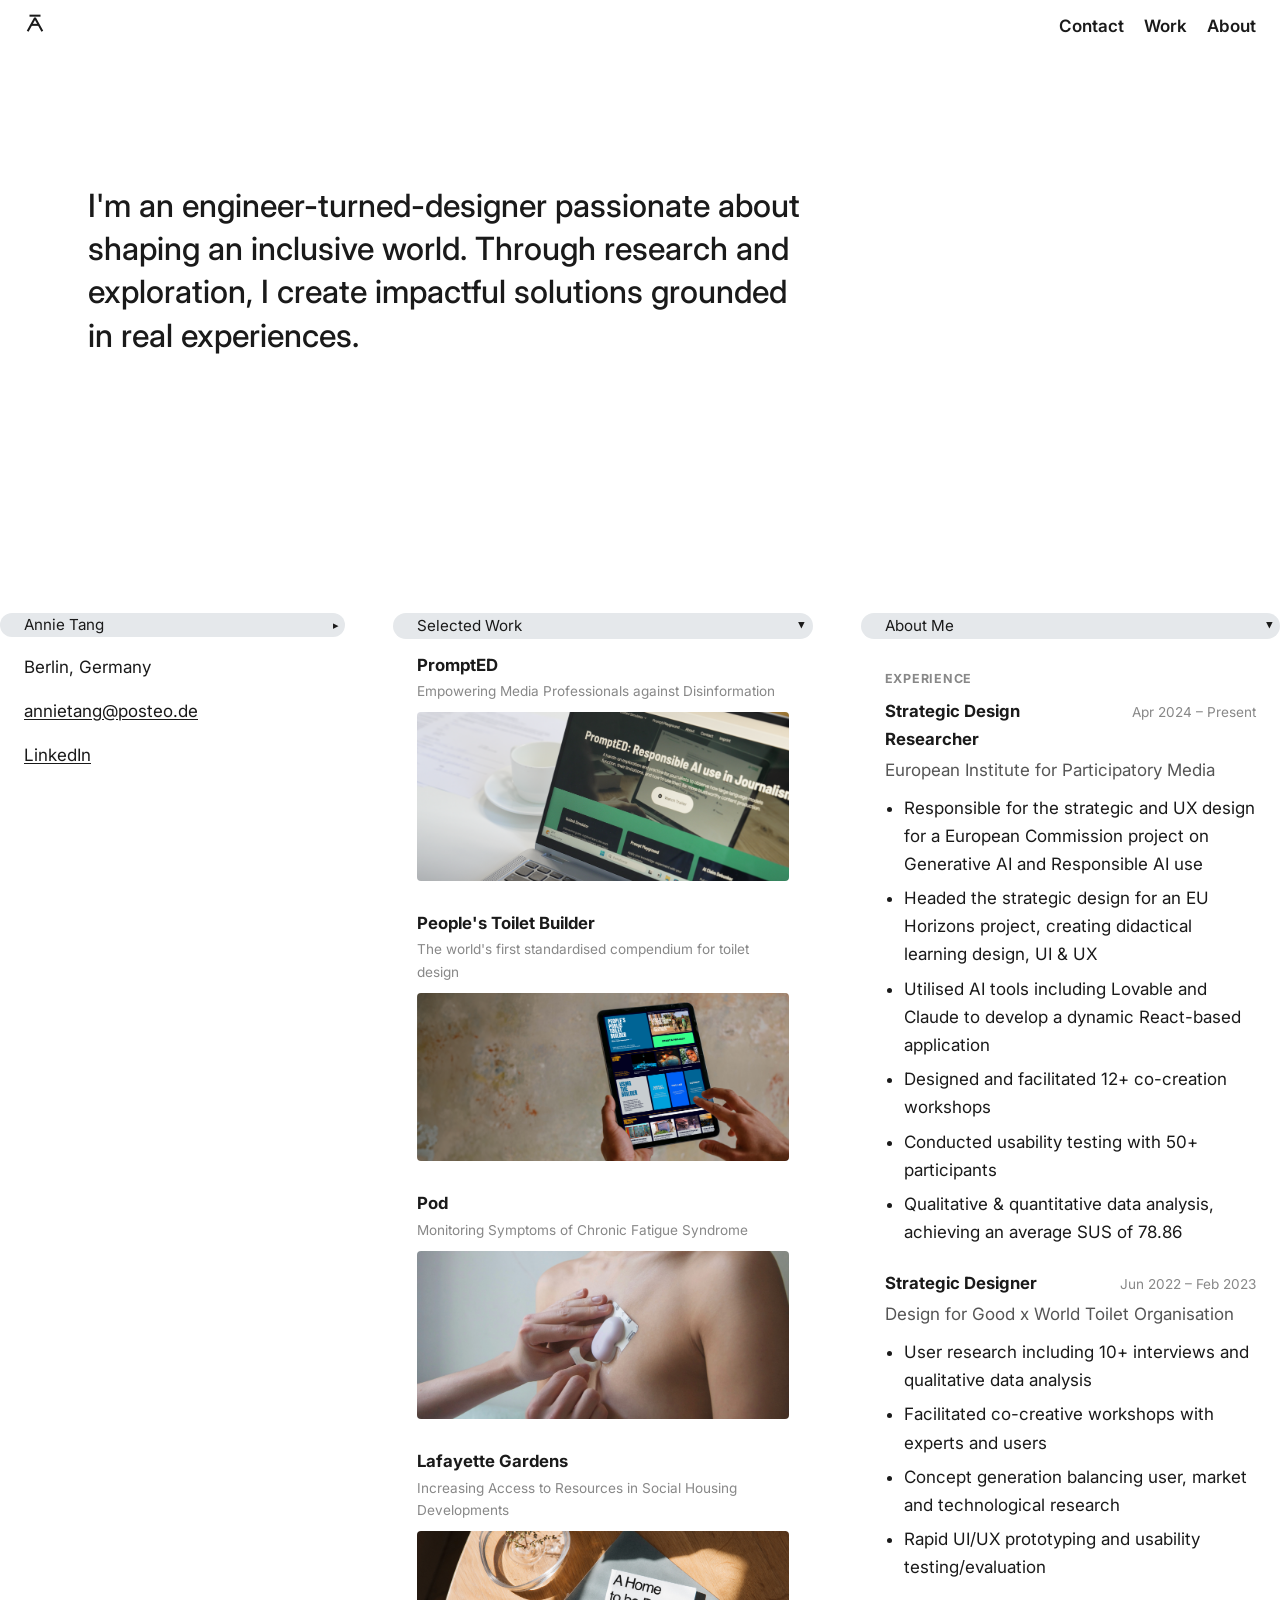
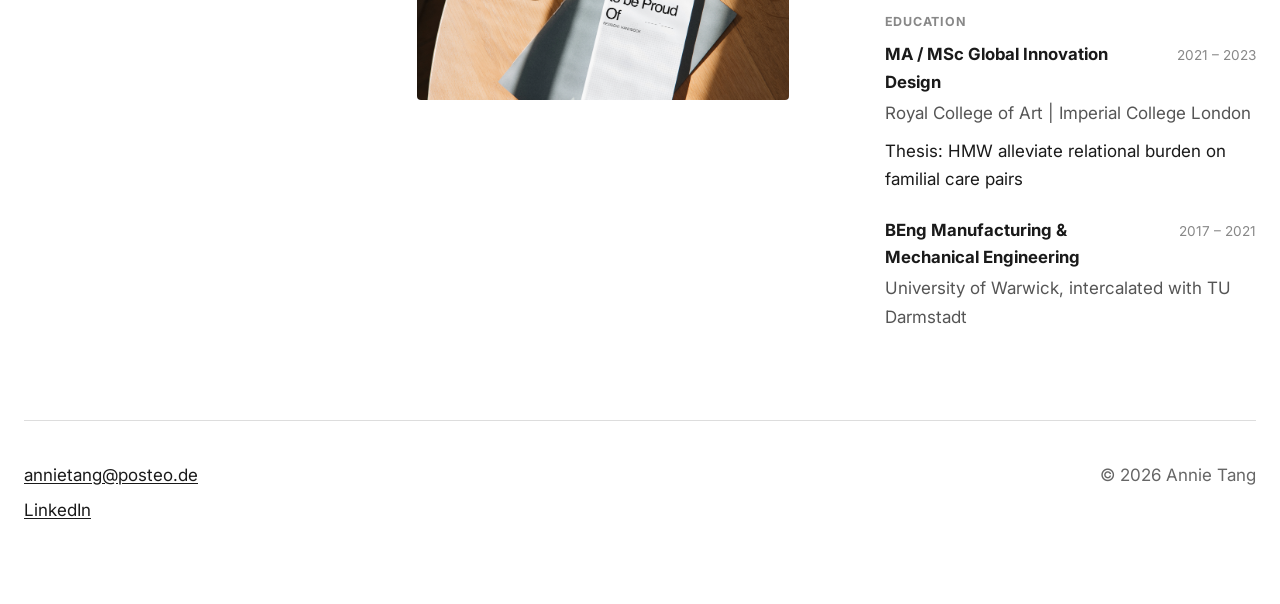
==== commit 0ed4ad96: "Add Lafayette Gardens case study, update project pages and styling Adds the fourth case study page (" ====
--- a/index.html
+++ b/index.html
@@ -4,50 +4,188 @@
 <meta charset="UTF-8">
 <meta name="viewport" content="width=device-width, initial-scale=1.0">
 <title>Annie Tang — Portfolio</title>
-<meta name="description" content="Annie Tang's portfolio deck: PromptED, People's Toilet Builder, and Pod.">
-<link rel="stylesheet" href="css/style.css">
+<meta name="description" content="Portfolio of Annie Tang, an engineer-turned-designer working across UX research, service design, and physical computing.">
+<link rel="preconnect" href="https://fonts.googleapis.com">
+<link rel="preconnect" href="https://fonts.gstatic.com" crossorigin>
+<link href="https://fonts.googleapis.com/css2?family=Inter:wght@400;500;600;700&display=swap" rel="stylesheet">
+<link rel="stylesheet" href="css/readable.css">
 </head>
-<body>
+<body class="home home-v1">
 
-<main class="wrap">
-  <div class="slide-deck">
-    <img src="images/slides/01-title.jpg" alt="Title slide: Annie Tang, portfolio" loading="lazy">
-    <img src="images/slides/02-about-me.jpg" alt="About me slide" loading="lazy">
-    <img src="images/slides/03-contents.jpg" alt="Contents slide" loading="lazy">
+<nav>
+  <a href="index.html" class="site-title site-title-at" aria-label="Annie Tang — Home"><span class="mark"><svg viewBox="0 0 24 24" fill="none" xmlns="http://www.w3.org/2000/svg" aria-hidden="true"><path d="M4 21 L12 6.5 L20 21" stroke="currentColor" stroke-width="2.2" stroke-linecap="butt" stroke-linejoin="bevel"/><path d="M7.8 14 L16.2 14" stroke="currentColor" stroke-width="2.2" stroke-linecap="butt"/><path d="M6 4 L18 4" stroke="currentColor" stroke-width="2.2" stroke-linecap="butt"/></svg></span></a>
+  <ul>
+    <li class="nav-contact">
+      <a href="#contact" class="contact-trigger">Contact</a>
+      <div class="contact-dropdown">
+        <a href="mailto:annietang@posteo.de">annietang@posteo.de</a>
+        <a href="https://www.linkedin.com/in/annietang99" target="_blank" rel="noopener">LinkedIn</a>
+      </div>
+    </li>
+    <li><a href="#work">Work</a></li>
+    <li><a href="#about">About</a></li>
+  </ul>
+</nav>
 
-    <img src="images/slides/04-prompted-cover.jpg" alt="PromptED case study cover" loading="lazy">
-    <img src="images/slides/05-prompted-research.jpg" alt="PromptED research slide" loading="lazy">
-    <img src="images/slides/06-prompted-concept.jpg" alt="PromptED concept slide" loading="lazy">
-    <img src="images/slides/07-prompted-design.jpg" alt="PromptED design slide" loading="lazy">
-    <img src="images/slides/08-prompted-design.jpg" alt="PromptED design slide, continued" loading="lazy">
-    <img src="images/slides/09-prompted-testing.jpg" alt="PromptED testing slide" loading="lazy">
-    <img src="images/slides/10-prompted-heroshot.jpg" alt="PromptED hero shot slide" loading="lazy">
+<header>
+  <p class="tagline tagline-hero">I'm an engineer-turned-designer passionate about shaping an inclusive world. Through research and exploration, I create impactful solutions grounded in real experiences.</p>
+</header>
 
-    <img src="images/slides/11-wto-toilet-builder.jpg" alt="People's Toilet Builder case study cover" loading="lazy">
-    <img src="images/slides/12-wto-research.jpg" alt="People's Toilet Builder research slide" loading="lazy">
-    <img src="images/slides/13-wto-exploration.jpg" alt="People's Toilet Builder exploration slide" loading="lazy">
-    <img src="images/slides/14-wto-development.jpg" alt="People's Toilet Builder development slide" loading="lazy">
-    <img src="images/slides/15-wto-final-flow.jpg" alt="People's Toilet Builder final flow slide" loading="lazy">
-    <img src="images/slides/16-wto-heroshots.jpg" alt="People's Toilet Builder hero shots slide" loading="lazy">
+<div class="columns">
 
-    <img src="images/slides/17-pod-cover.jpg" alt="Pod case study cover" loading="lazy">
-    <img src="images/slides/18-pod-research.jpg" alt="Pod research slide" loading="lazy">
-    <img src="images/slides/19-pod-prototyping.jpg" alt="Pod prototyping slide" loading="lazy">
-    <img src="images/slides/20-pod-prototyping.jpg" alt="Pod prototyping slide, continued" loading="lazy">
-    <img src="images/slides/21-pod-design-outcome.jpg" alt="Pod design outcome slide" loading="lazy">
-    <img src="images/slides/22-pod-heroshot.jpg" alt="Pod hero shot slide" loading="lazy">
+  <section id="contact" class="col">
+    <h2>Annie Tang</h2>
+    <p>Berlin, Germany</p>
+    <p><a href="mailto:annietang@posteo.de">annietang@posteo.de</a></p>
+    <p><a href="https://www.linkedin.com/in/annietang99" target="_blank" rel="noopener">LinkedIn</a></p>
+  </section>
 
-    <img src="images/slides/23-end.jpg" alt="Closing slide" loading="lazy">
+  <details id="work" class="col" open>
+    <summary><h2>Selected Work</h2></summary>
+
+    <article>
+      <h3><a href="projects/prompted.html">PromptED</a></h3>
+      <p class="work-tagline">Empowering Media Professionals against Disinformation</p>
+      <a href="projects/prompted.html" class="work-thumb">
+        <img src="images/v3-prompted-cover.png" alt="PromptED heroshot">
+      </a>
+    </article>
+
+    <article>
+      <h3><a href="projects/toilet-builder.html">People's Toilet Builder</a></h3>
+      <p class="work-tagline">The world's first standardised compendium for toilet design</p>
+      <a href="projects/toilet-builder.html" class="work-thumb">
+        <img src="images/v3-wto-cover.png" alt="People's Toilet Builder heroshot">
+      </a>
+    </article>
+
+    <article>
+      <h3><a href="projects/pod.html">Pod</a></h3>
+      <p class="work-tagline">Monitoring Symptoms of Chronic Fatigue Syndrome</p>
+      <a href="projects/pod.html" class="work-thumb">
+        <img src="images/v3-pod-cover.png" alt="Pod heroshot">
+      </a>
+    </article>
+
+    <article>
+      <h3><a href="projects/lafayette-gardens.html">Lafayette Gardens</a></h3>
+      <p class="work-tagline">Increasing Access to Resources in Social Housing Developments</p>
+      <a href="projects/lafayette-gardens.html" class="work-thumb">
+        <img src="images/lafayette-cover.png" alt="Lafayette Gardens heroshot">
+      </a>
+    </article>
+
+    <article hidden>
+      <h3>Reset (Coming Soon)</h3>
+    </article>
+  </details>
+
+  <details id="about" class="col" open>
+    <summary><h2>About Me</h2></summary>
+
+    <h3>Experience</h3>
+    <article class="job">
+      <div class="job-header">
+        <p class="role">Strategic Design Researcher</p>
+        <p class="dates">Apr 2024 – Present</p>
+      </div>
+      <p class="org">European Institute for Participatory Media</p>
+      <ul>
+        <li>Responsible for the strategic and UX design for a European Commission project on Generative AI and Responsible AI use</li>
+        <li>Headed the strategic design for an EU Horizons project, creating didactical learning design, UI &amp; UX</li>
+        <li>Utilised AI tools including Lovable and Claude to develop a dynamic React-based application</li>
+        <li>Designed and facilitated 12+ co-creation workshops</li>
+        <li>Conducted usability testing with 50+ participants</li>
+        <li>Qualitative &amp; quantitative data analysis, achieving an average SUS of 78.86</li>
+      </ul>
+    </article>
+    <article class="job">
+      <div class="job-header">
+        <p class="role">Strategic Designer</p>
+        <p class="dates">Jun 2022 – Feb 2023</p>
+      </div>
+      <p class="org">Design for Good x World Toilet Organisation</p>
+      <ul>
+        <li>User research including 10+ interviews and qualitative data analysis</li>
+        <li>Facilitated co-creative workshops with experts and users</li>
+        <li>Concept generation balancing user, market and technological research</li>
+        <li>Rapid UI/UX prototyping and usability testing/evaluation</li>
+      </ul>
+    </article>
+
+    <h3>Education</h3>
+    <article class="job">
+      <div class="job-header">
+        <p class="role">MA / MSc Global Innovation Design</p>
+        <p class="dates">2021 – 2023</p>
+      </div>
+      <p class="org">Royal College of Art | Imperial College London</p>
+      <p>Thesis: HMW alleviate relational burden on familial care pairs</p>
+    </article>
+    <article class="job">
+      <div class="job-header">
+        <p class="role">BEng Manufacturing &amp; Mechanical Engineering</p>
+        <p class="dates">2017 – 2021</p>
+      </div>
+      <p class="org">University of Warwick, intercalated with TU Darmstadt</p>
+    </article>
+  </details>
+
+</div>
+
+<footer>
+  <div class="footer-contact">
+    <p><a href="mailto:annietang@posteo.de">annietang@posteo.de</a></p>
+    <p><a href="https://www.linkedin.com/in/annietang99" target="_blank" rel="noopener">LinkedIn</a></p>
   </div>
-</main>
+  <p class="copyright">© 2026 Annie Tang</p>
+</footer>
 
-<footer class="site-footer">
-  <div class="wrap">
-    <span>© 2026 Annie Tang</span>
-    <a href="mailto:anniectang99@gmail.com">anniectang99@gmail.com</a>
-    <a href="https://www.linkedin.com/in/annietang99" target="_blank" rel="noopener">LinkedIn ↗</a>
-  </div>
-</footer>
+<script>
+  var navContact = document.querySelector('.nav-contact');
+  if (navContact) {
+    navContact.querySelector('.contact-trigger').addEventListener('click', function (e) {
+      e.preventDefault();
+      e.stopPropagation();
+      navContact.classList.toggle('open');
+    });
+    document.addEventListener('click', function (e) {
+      if (!navContact.contains(e.target)) navContact.classList.remove('open');
+    });
+  }
+
+  var collapsible = ['work', 'about'];
+  document.querySelectorAll('nav a[href^="#"]').forEach(function (link) {
+    link.addEventListener('click', function (e) {
+      e.preventDefault();
+      var id = link.getAttribute('href').slice(1);
+      var target = document.getElementById(id);
+      if (target && target.tagName === 'DETAILS') {
+        target.open = true;
+        collapsible.forEach(function (otherId) {
+          if (otherId === id) return;
+          var other = document.getElementById(otherId);
+          if (other && other.tagName === 'DETAILS') other.open = false;
+        });
+      }
+      if (target) target.scrollIntoView({ behavior: 'smooth', block: 'start' });
+    });
+  });
+
+  var lastScrollY = window.scrollY;
+  window.addEventListener('scroll', function () {
+    var y = window.scrollY;
+    document.body.classList.toggle('nav-solid', y > 10);
+    if (y < 10) {
+      document.body.classList.remove('nav-hidden');
+    } else if (y > lastScrollY) {
+      document.body.classList.add('nav-hidden');
+    } else if (y < lastScrollY) {
+      document.body.classList.remove('nav-hidden');
+    }
+    lastScrollY = y;
+  });
+</script>
 
 </body>
 </html>
--- a/css/readable.css
+++ b/css/readable.css
@@ -0,0 +1,534 @@
+html { overflow-x: hidden; }
+
+body {
+  max-width: 1400px;
+  margin: 0 auto;
+  padding: 2rem 1.5rem 4rem;
+  font-family: 'Inter', Helvetica, Arial, sans-serif;
+  font-size: 17px;
+  line-height: 1.65;
+  color: #1a1a1a;
+}
+
+img { max-width: 100%; height: auto; }
+figure { margin: 0 0 1.5rem; }
+
+/* Heroshots are the same width as the central column itself (no separate
+   breakout) — the column was widened to match them instead, so image and
+   text edges always line up and never collide with fixed nav elements. */
+figure.widescreen {
+  margin-top: 2rem;
+  margin-bottom: 4rem;
+}
+figure.widescreen img { width: 100%; display: block; }
+
+p { margin: 0 0 1rem; }
+
+a { color: #1a1a1a; text-decoration: underline; text-underline-offset: 2px; }
+
+ul, ol { margin: 0.5rem 0 1.25rem; padding-left: 1.2rem; }
+li { margin-bottom: 0.4rem; }
+
+h2 { font-size: 1.4rem; margin: 0 0 1rem; }
+
+/* h3 = category label/kicker (Experience, Education, section sub-topics) —
+   deliberately quiet so it never competes with the actual titles beneath it */
+h3 {
+  font-size: 0.78rem;
+  font-weight: 700;
+  text-transform: uppercase;
+  letter-spacing: 0.06em;
+  color: #888;
+  margin: 2rem 0 0.75rem;
+}
+
+article { margin-bottom: 1.5rem; }
+article:last-child { margin-bottom: 0; }
+
+/* Homepage: three columns (Work | About | Contact) instead of the single reading column */
+body.home {
+  max-width: 1700px;
+}
+
+/* Work list: title leads, image sits tight underneath it, and reads clearly as clickable */
+#work article { margin-bottom: 2rem; }
+#work article a { text-decoration: none; }
+#work article img {
+  display: block;
+  border-radius: 4px;
+  transition: opacity 0.15s ease;
+}
+#work article a:hover img { opacity: 0.8; }
+
+/* Tagline always sits between the title and image. */
+.work-tagline {
+  margin: 0 0 0.6rem;
+  color: #888;
+  font-size: 0.85rem;
+  font-weight: 400;
+}
+
+/* Project names are real titles, not category kickers — override the generic h3 */
+#work article h3 {
+  margin: 0 0 0.3rem;
+  font-size: 1.05rem;
+  font-weight: 700;
+  text-transform: none;
+  letter-spacing: normal;
+  color: #1a1a1a;
+}
+
+body.home .columns {
+  display: grid;
+  grid-template-columns: 0.8fr 1fr 1fr;
+  gap: 6rem;
+  align-items: start;
+  margin-top: 2.5rem;
+  margin-bottom: 3rem;
+}
+
+body.home .col h2 { margin-top: 0; }
+.home-v2 .col h2 { margin-bottom: 2rem; }
+
+/* Contact column stays pinned in view while Work/About scroll past. */
+@media (min-width: 821px) {
+  body.home #contact { position: sticky; top: 3.5rem; }
+}
+
+/* Layout variant 1: column titles sit in a pill with a chevron, stretched
+   to the full column width. Work/About are real accordions again — their
+   chevron lives on <summary> (generic details styling below handles the
+   open/close rotation); Contact isn't collapsible, so its h2 carries its
+   own static chevron directly. */
+.home-v1 .col h2 {
+  font-weight: 400;
+  font-size: 0.95rem;
+  color: #1a1a1a;
+}
+.home-v1 #contact h2 {
+  display: flex;
+  align-items: center;
+  justify-content: space-between;
+  margin-left: -1.5rem;
+  margin-right: -1.5rem;
+  padding: 0.15rem 0.4rem 0.15rem 1.5rem;
+  border-radius: 999px;
+  background: #e5e8eb;
+}
+.home-v1 #contact h2::after {
+  content: "▸";
+  font-size: 0.75em;
+  margin-left: 0.75rem;
+}
+.home-v1 #work summary,
+.home-v1 #about summary {
+  margin-left: -1.5rem;
+  margin-right: -1.5rem;
+  padding: 0.15rem 0.4rem 0.15rem 1.5rem;
+  border-radius: 999px;
+  background: #e5e8eb;
+}
+
+/* Collapsed, the pill shrinks to fit just its own text — the column's
+   grid track stays exactly as wide as always, so the freed space is just
+   blank white space to the right, not room other columns grow into. */
+.home-v1 #work:not([open]) summary,
+.home-v1 #about:not([open]) summary {
+  width: fit-content;
+}
+
+@media (max-width: 820px) {
+  body.home { max-width: 820px; }
+  body.home .columns { grid-template-columns: 1fr; gap: 2.5rem; }
+
+  /* Stacked order: Selected Work, About Me, Contact (the tagline/"PS" already sits above via the nav) */
+  body.home #work { order: 1; }
+  body.home #about { order: 2; }
+  body.home #contact { order: 3; }
+}
+
+/* Top site nav: title left, Work/About/Contact right — first <nav> on every page */
+nav:first-of-type {
+  display: flex;
+  justify-content: space-between;
+  align-items: flex-start;
+  margin-bottom: 2.5rem;
+  gap: 2rem;
+}
+
+.site-title {
+  font-size: 1.15rem;
+  font-weight: 700;
+  text-decoration: none;
+}
+
+.tagline {
+  margin: 0 0 4rem;
+  max-width: 46ch;
+  font-size: 0.95rem;
+  color: #555;
+}
+
+/* Layout variant 1: the tagline becomes a large statement in its own full
+   row, with the three columns starting underneath. */
+.tagline-hero {
+  max-width: 36ch;
+  margin: 8rem 0 16rem 4rem;
+  font-size: 2rem;
+  line-height: 1.35;
+  font-weight: 500;
+  color: #1a1a1a;
+}
+
+/* Layout variant 2: "Annie Tang" + the tagline replace the nav's home link
+   with the "A" mark, and move down into the Contact column as its heading. */
+.site-title-at { display: inline-flex; }
+.site-title-at .mark {
+  width: 22px;
+  height: 22px;
+  color: #1a1a1a;
+  display: inline-flex;
+  align-items: center;
+  justify-content: center;
+}
+.site-title-at .mark svg { width: 100%; height: 100%; display: block; }
+.home-v2 #contact .tagline {
+  margin: 0 0 1.5rem;
+  max-width: none;
+}
+.home-v2 .contact-photo {
+  display: block;
+  width: 100%;
+  max-width: 220px;
+  border-radius: 8px;
+  margin-bottom: 1.5rem;
+}
+
+/* Selecting a project expands its real content directly into the page —
+   no iframe — taking over the Work + About columns together (both hidden
+   while it's open). Contact stays exactly where it is; Previous/Next live
+   at the bottom of that column instead of inside the expanded content. */
+.home-v2 #project-viewer { grid-column: 2 / 4; }
+.home-v2 #contact {
+  display: flex;
+  flex-direction: column;
+  min-height: calc(100vh - 3.5rem - 4rem);
+}
+.home-v2 .project-nav-inline[hidden] { display: none; }
+.home-v2 .project-nav-inline {
+  display: flex;
+  gap: 1.5rem;
+  margin-top: auto;
+  padding-top: 1.5rem;
+  font-size: 0.9rem;
+}
+.home-v2 .project-nav-inline a { color: #555; text-decoration: none; }
+.home-v2 .project-nav-inline a:hover { color: #1a1a1a; }
+
+body.project-open.home-v2 #work,
+body.project-open.home-v2 #about { display: none; }
+
+/* Contact is permanently 2/3 its original width in v2 — Work/About share
+   the freed space between them — and the gap between all three column
+   titles is wider too. (Matches body.home .columns' specificity so these
+   actually win instead of being silently overridden by it.) */
+body.home-v2 .columns { grid-template-columns: 0.5333fr 1fr 1fr; gap: 8rem; }
+
+/* Selecting Work or About from the nav removes the other column entirely
+   (rather than just collapsing it) and expands the chosen one to span
+   both columns — the same treatment a project view gets. */
+body.work-focused.home-v2 #work { grid-column: 2 / 4; }
+body.work-focused.home-v2 #about { display: none; }
+body.about-focused.home-v2 #about { grid-column: 2 / 4; }
+body.about-focused.home-v2 #work { display: none; }
+
+nav ul {
+  list-style: none;
+  display: flex;
+  gap: 1.25rem;
+  padding: 0;
+  margin: 0;
+  flex-shrink: 0;
+}
+
+nav a { text-decoration: none; color: #1a1a1a; font-weight: 600; }
+
+/* Contact nav item: click to reveal a small dropdown with email/LinkedIn */
+.nav-contact { position: relative; }
+
+.contact-dropdown {
+  position: absolute;
+  top: 100%;
+  right: 0;
+  margin-top: 0.75rem;
+  background: #fdfcfa;
+  border: 1px solid #ddd;
+  border-radius: 8px;
+  padding: 0.6rem;
+  display: flex;
+  flex-direction: column;
+  gap: 0.4rem;
+  min-width: 190px;
+  box-shadow: 0 8px 20px rgba(0, 0, 0, 0.08);
+  opacity: 0;
+  pointer-events: none;
+  transform: translateY(-4px);
+  transition: opacity 0.15s ease, transform 0.15s ease;
+}
+
+.nav-contact.open .contact-dropdown {
+  opacity: 1;
+  pointer-events: auto;
+  transform: translateY(0);
+}
+
+.contact-dropdown a {
+  font-weight: 400;
+  font-size: 0.9rem;
+  padding: 0.35rem 0.5rem;
+  border-radius: 4px;
+}
+.contact-dropdown a:hover { background: #f4f2ee; }
+
+/* v2: the contact dropdown reads as frosted glass instead of flat white. */
+.home-v2 .contact-dropdown {
+  background: rgba(255, 255, 255, 0.65);
+  backdrop-filter: blur(14px);
+  -webkit-backdrop-filter: blur(14px);
+}
+
+/* Collapsible Selected Work / About Me columns — chevron sits at the far right */
+details summary {
+  cursor: pointer;
+  list-style: none;
+  display: flex;
+  align-items: center;
+  justify-content: space-between;
+  margin-bottom: 1rem;
+}
+details summary::-webkit-details-marker { display: none; }
+details summary h2 { margin: 0; }
+details summary::after {
+  content: "▸";
+  font-size: 0.75em;
+  margin-left: 0.75rem;
+  transition: transform 0.15s ease;
+}
+details[open] summary::after { transform: rotate(90deg); }
+
+/* Experience/job entries: role + company lead, dates are secondary.
+   Entries with bullet points are accordions — the header (role/dates/org)
+   always shows, clicking it expands or hides just the bullets. */
+details.job { margin-bottom: 1.5rem; }
+details.job summary { align-items: flex-start; margin-bottom: 0; }
+details.job[open] summary { margin-bottom: 0.6rem; }
+details.job ul { margin-top: 0; }
+.job-summary { flex: 1; }
+.job-header {
+  display: flex;
+  justify-content: space-between;
+  align-items: baseline;
+  gap: 1rem;
+}
+.job-header .role { margin: 0; font-weight: 700; font-size: 1.05rem; }
+.job-header .dates {
+  margin: 0;
+  font-size: 0.85rem;
+  color: #888;
+  white-space: nowrap;
+}
+.job .org { margin: 0.15rem 0 0.6rem; color: #555; }
+details.job .org { margin-bottom: 0; }
+
+h1, h2, h3 { line-height: 1.25; }
+
+dl { margin: 1rem 0; }
+dt { font-weight: 600; margin-top: 0.75rem; }
+dd { margin: 0; color: #444; }
+
+/* Project pages: tagline sits under the title, stats form a row of columns under the image */
+.hero-tagline {
+  margin: 0.5rem 0 0;
+  font-size: 1.1rem;
+  color: #444;
+}
+
+/* Stats and the intro/product-definition paragraph share one row — the
+   paragraph sits on the left, stats on the right — instead of stacking. */
+.hero-row {
+  display: flex;
+  align-items: flex-start;
+  gap: 3rem;
+  margin: 1.5rem 0 2.5rem;
+}
+.hero-row .hero-meta { flex: 1 1 55%; margin: 0; }
+.hero-row .hero-meta + p { order: -1; flex: 1 1 45%; margin: 0; }
+
+@media (max-width: 700px) {
+  .hero-row { flex-direction: column; gap: 0.5rem; }
+}
+
+.hero-meta {
+  display: grid;
+  grid-template-columns: repeat(auto-fit, minmax(140px, 1fr));
+  gap: 1.5rem;
+  margin: 1.5rem 0 2rem;
+}
+.hero-meta dt {
+  font-size: 0.75rem;
+  text-transform: uppercase;
+  letter-spacing: 0.06em;
+  color: #888;
+  font-weight: 700;
+  margin: 0;
+}
+.hero-meta dd { margin: 0.25rem 0 0; font-size: 0.9rem; }
+
+@media (max-width: 700px) {
+  .hero-meta { grid-template-columns: 1fr 1fr; }
+}
+
+/* Before/after comparison: always side by side, always the same height.
+   Columns don't need to match in width — each figure's flex-grow is set to
+   its own image's aspect ratio, which is the trick that makes unequal-width
+   columns come out at an identical height while still exactly filling the
+   row (no wrapping, no overflow) at any viewport size. */
+.compare-cols {
+  display: flex;
+  gap: 1.5rem;
+  margin: 0 0 1.5rem;
+}
+.compare-cols figure {
+  flex-shrink: 1;
+  flex-basis: 0;
+  min-width: 0;
+  margin: 0;
+}
+.compare-cols figure:first-child { flex-grow: 1.695; } /* before: 1424×840 */
+.compare-cols figure:last-child { flex-grow: 2.076; } /* after: 1017×490 */
+.compare-cols img { width: 100%; height: auto; display: block; }
+.compare-cols figcaption {
+  margin-top: 0.5rem;
+  font-size: 0.85rem;
+  font-weight: 600;
+  color: #888;
+  text-align: center;
+}
+@media (max-width: 700px) {
+  .compare-cols { flex-direction: column; }
+  .compare-cols figure:first-child,
+  .compare-cols figure:last-child { flex-grow: 0; }
+}
+
+/* Photo gallery rows: three images side by side instead of stacked. */
+.gallery-cols {
+  display: flex;
+  gap: 1.5rem;
+  margin: 0 0 1.5rem;
+}
+.gallery-cols figure { flex: 1 1 33.33%; margin: 0; }
+.gallery-cols img { width: 100%; }
+@media (max-width: 700px) {
+  .gallery-cols { flex-direction: column; }
+}
+
+/* The intro/summary paragraph right after the stats row reads as an editorial
+   lede — distinct from the body copy inside sections further down the page. */
+.hero-meta + p {
+  font-size: 1.2rem;
+  line-height: 1.55;
+  color: #333;
+  margin-bottom: 2.5rem;
+}
+
+blockquote {
+  margin: 1.5rem 0;
+  padding-left: 1rem;
+  border-left: 3px solid #ccc;
+  font-style: italic;
+  color: #444;
+}
+
+footer {
+  margin-top: 5rem;
+  padding-top: 2.5rem;
+  border-top: 1px solid #ddd;
+  color: #666;
+  display: flex;
+  justify-content: space-between;
+  align-items: flex-start;
+  gap: 2rem;
+}
+
+.footer-contact p { margin: 0 0 0.4rem; }
+.footer-contact p:last-child { margin-bottom: 0; }
+
+.copyright { margin: 0; white-space: nowrap; }
+
+/* Project pages: "Back to work" (left) / "Next project" (right).
+   Only appears once the page has been scrolled, and stays subtle (not bold).
+   Small screens: one fixed row at the very bottom, split left/right.
+   From 1000px, where there's real side margin: fixed to the sides instead, vertically centered (same line). */
+body { padding-bottom: 5rem; }
+
+.side-nav {
+  position: fixed;
+  bottom: 0;
+  width: 50%;
+  padding: 1rem 1.5rem;
+  background: #fdfcfa;
+  border-top: 1px solid #ddd;
+  z-index: 10;
+  opacity: 0;
+  pointer-events: none;
+  transition: opacity 0.25s ease;
+}
+body.scrolled .side-nav { opacity: 1; pointer-events: auto; }
+.side-nav a { font-weight: 400; text-decoration: none; }
+.side-nav-left { left: 0; }
+.side-nav-right { right: 0; text-align: right; }
+
+@media (min-width: 1000px) {
+  .side-nav {
+    top: 0;
+    bottom: 0;
+    width: 180px;
+    padding: 0 2rem;
+    background: none;
+    border-top: none;
+    display: flex;
+    align-items: center;
+  }
+  .side-nav-left { justify-content: flex-start; }
+  .side-nav-right { justify-content: flex-end; }
+}
+
+/* Top nav bar: hidden while scrolling down, reappears on scroll up. Same on every page. */
+body { padding-top: 4rem; }
+body.home { padding-top: 3.5rem; }
+
+nav:first-of-type {
+  position: fixed;
+  top: 0;
+  left: 0;
+  right: 0;
+  max-width: 1700px;
+  margin: 0 auto;
+  padding: 0.75rem 1.5rem 2rem;
+  z-index: 50;
+  transition: transform 0.35s ease, background 0.3s ease;
+}
+
+/* No background at all at the very top of the page — only appears once scrolled */
+body.nav-solid nav:first-of-type {
+  background: rgba(253, 252, 250, 0.5);
+  backdrop-filter: blur(8px);
+  -webkit-backdrop-filter: blur(8px);
+  mask-image: linear-gradient(to bottom, black 45%, transparent 100%);
+  -webkit-mask-image: linear-gradient(to bottom, black 45%, transparent 100%);
+}
+
+body.nav-hidden nav:first-of-type {
+  transform: translateY(-100%);
+}
+
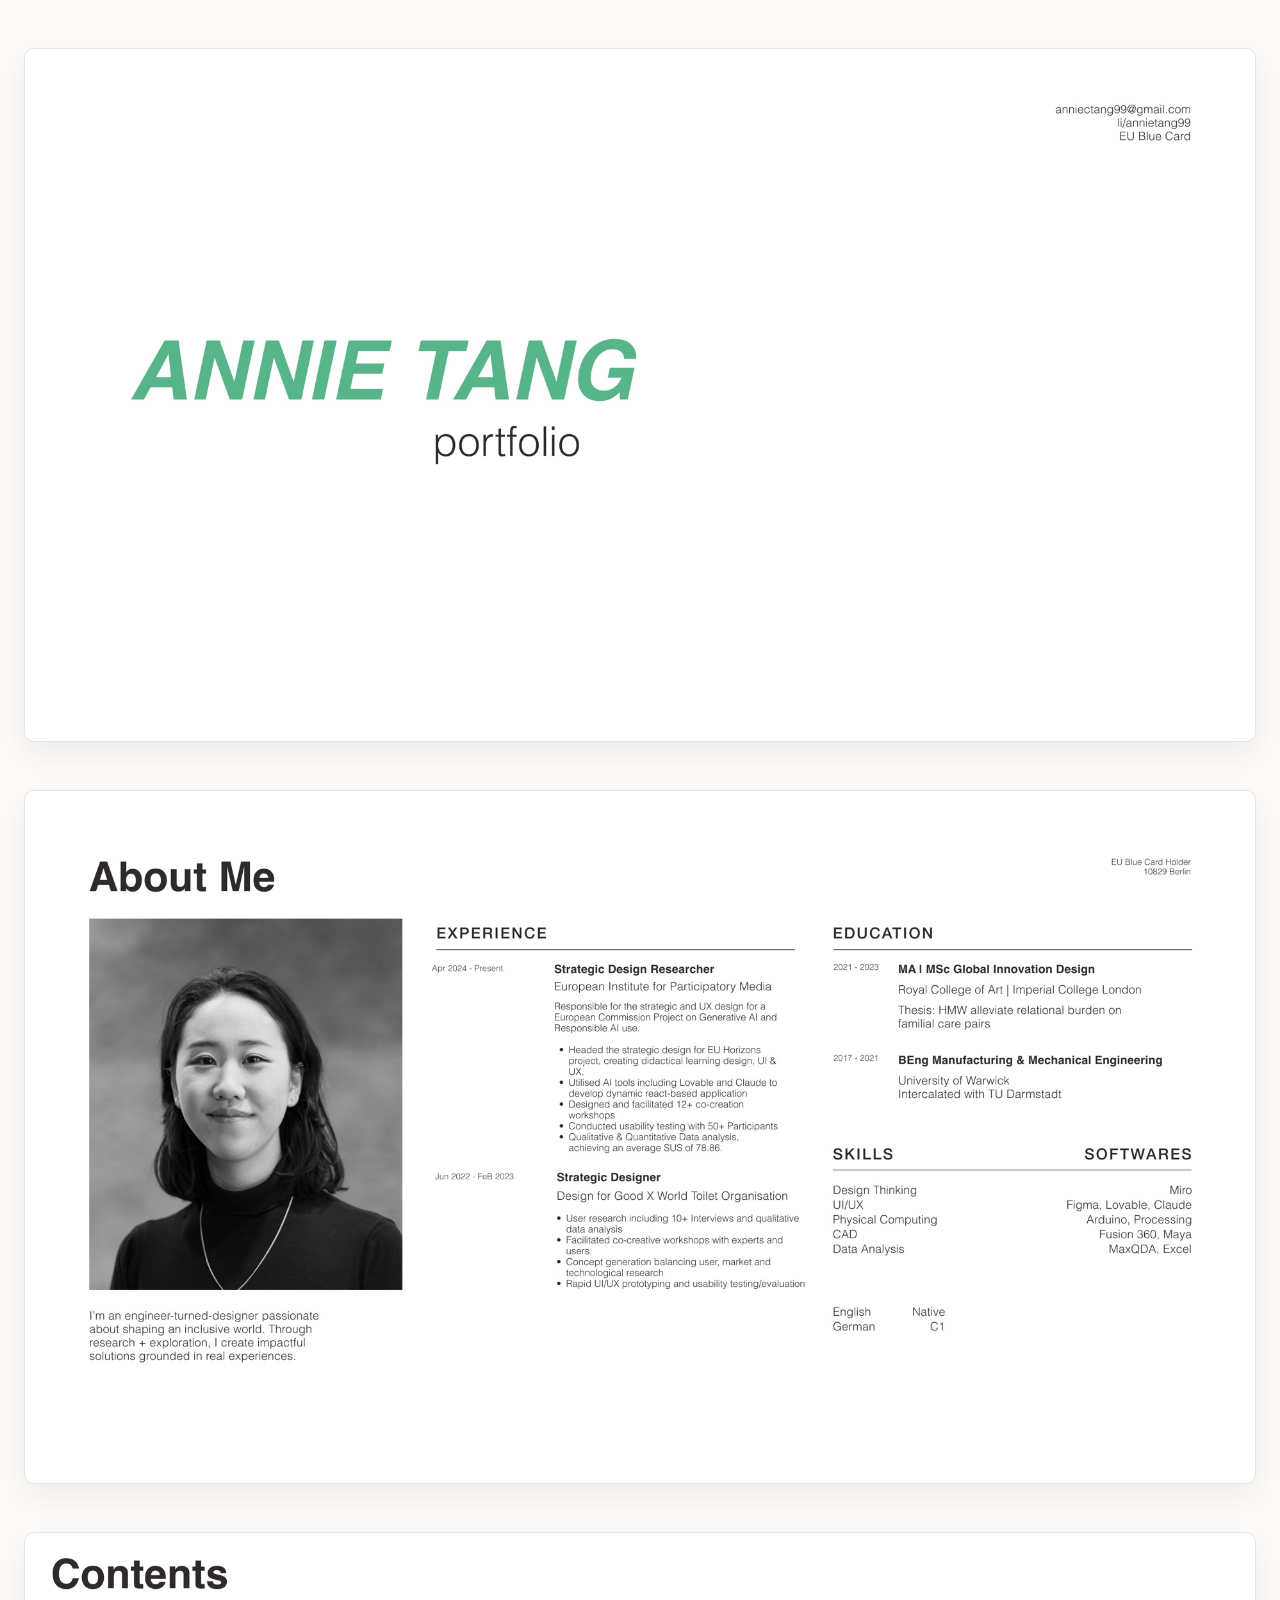
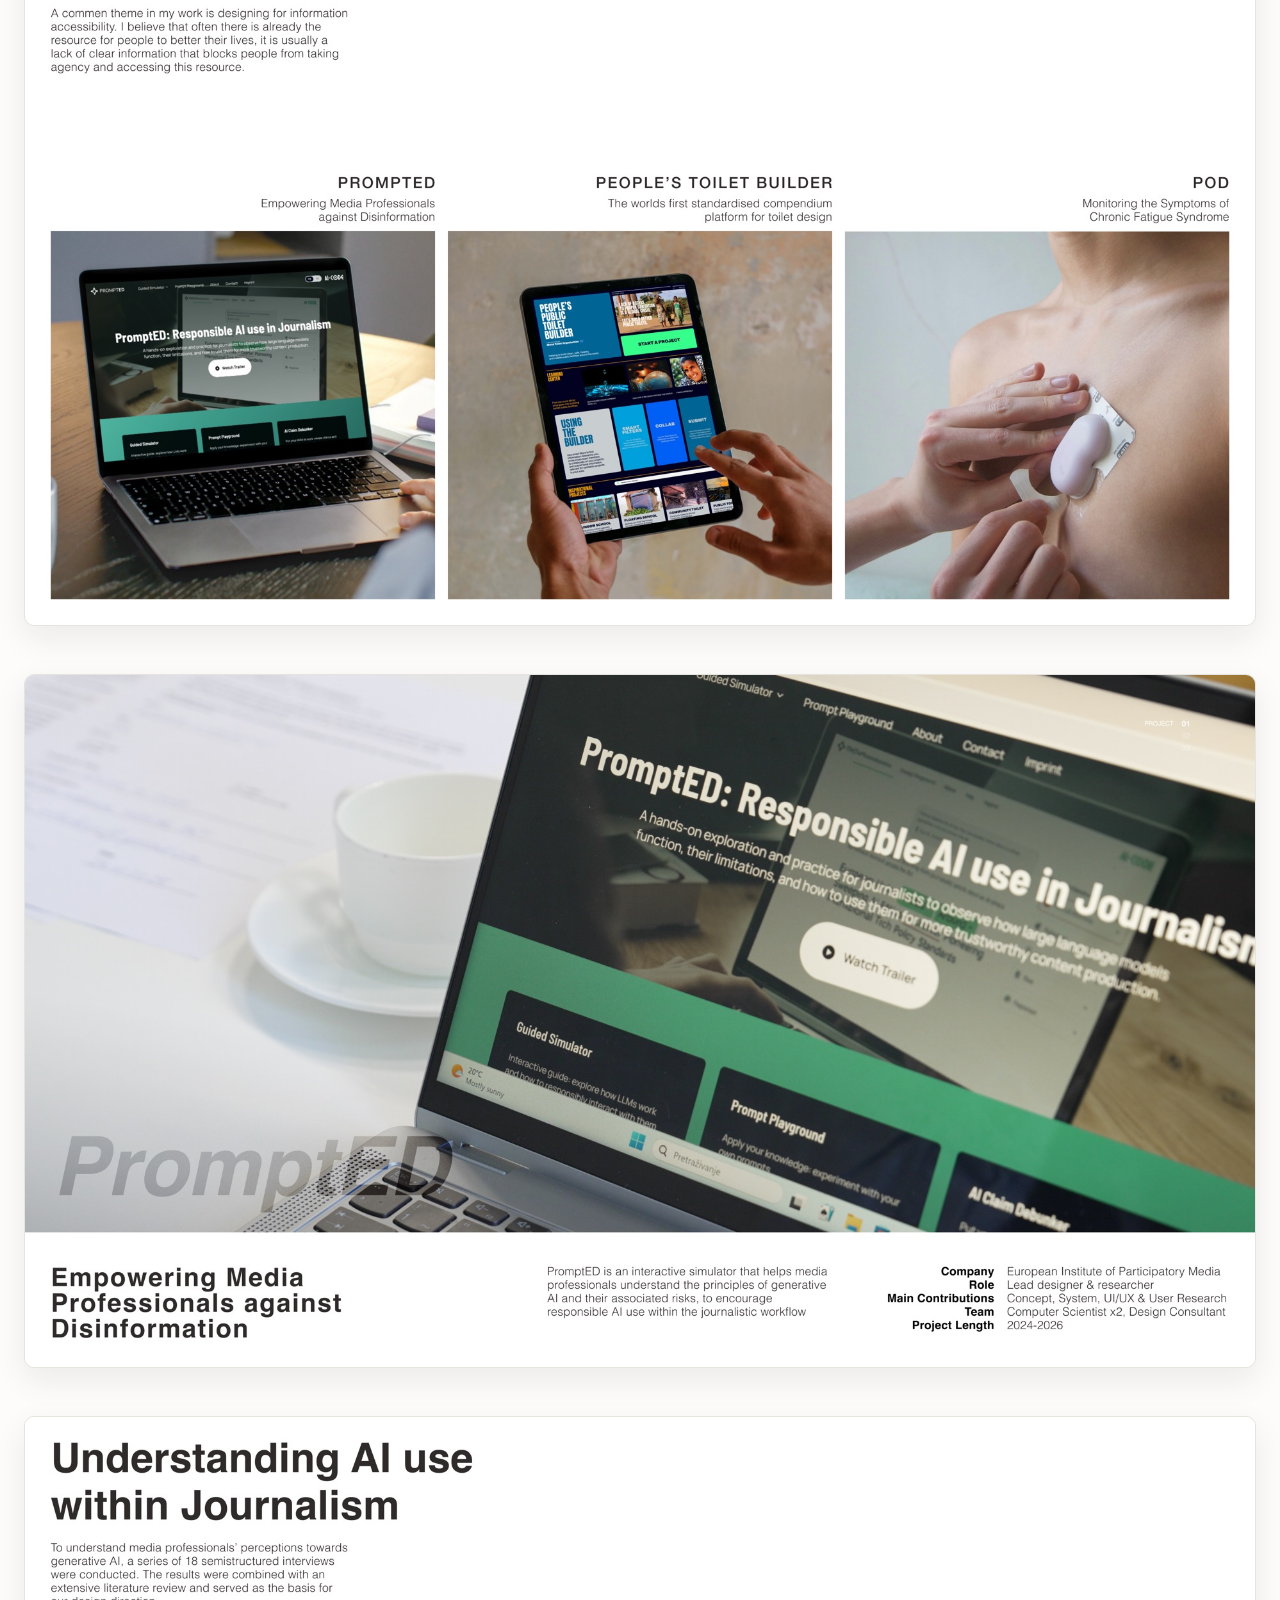
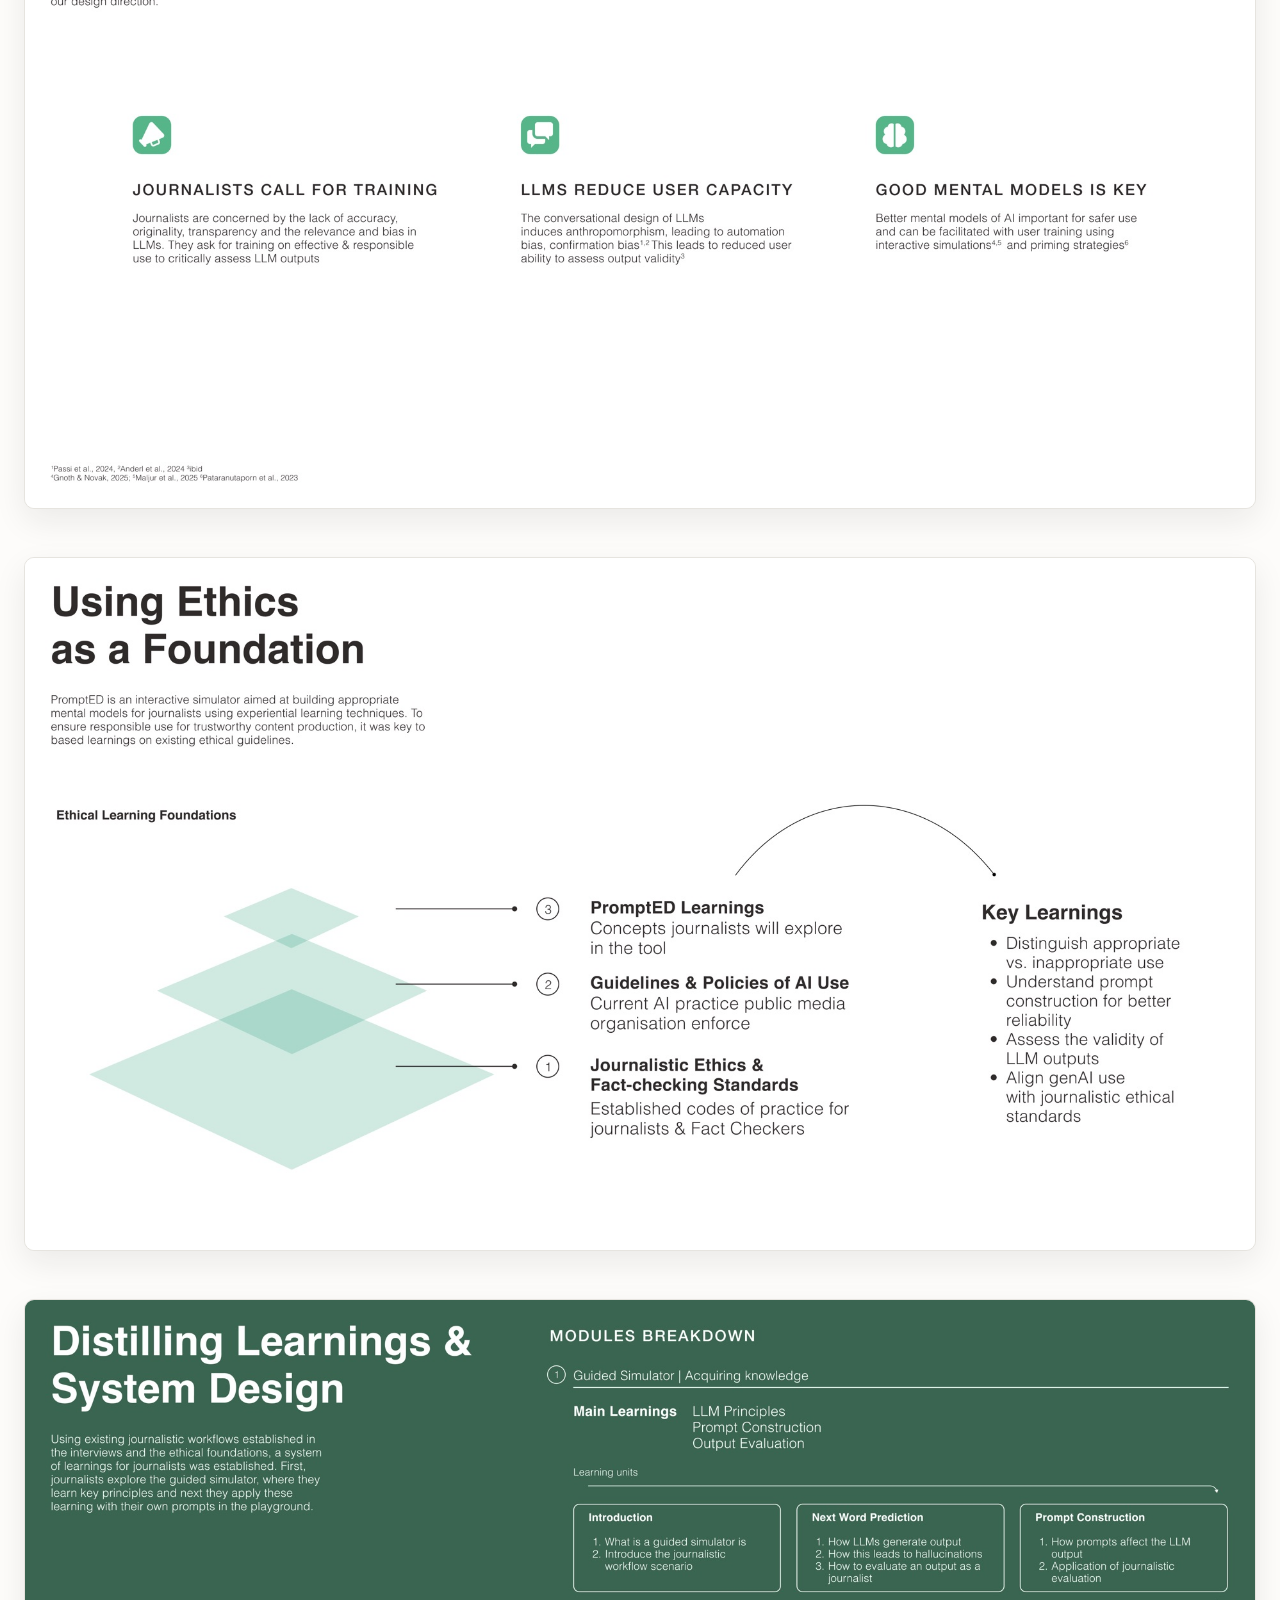
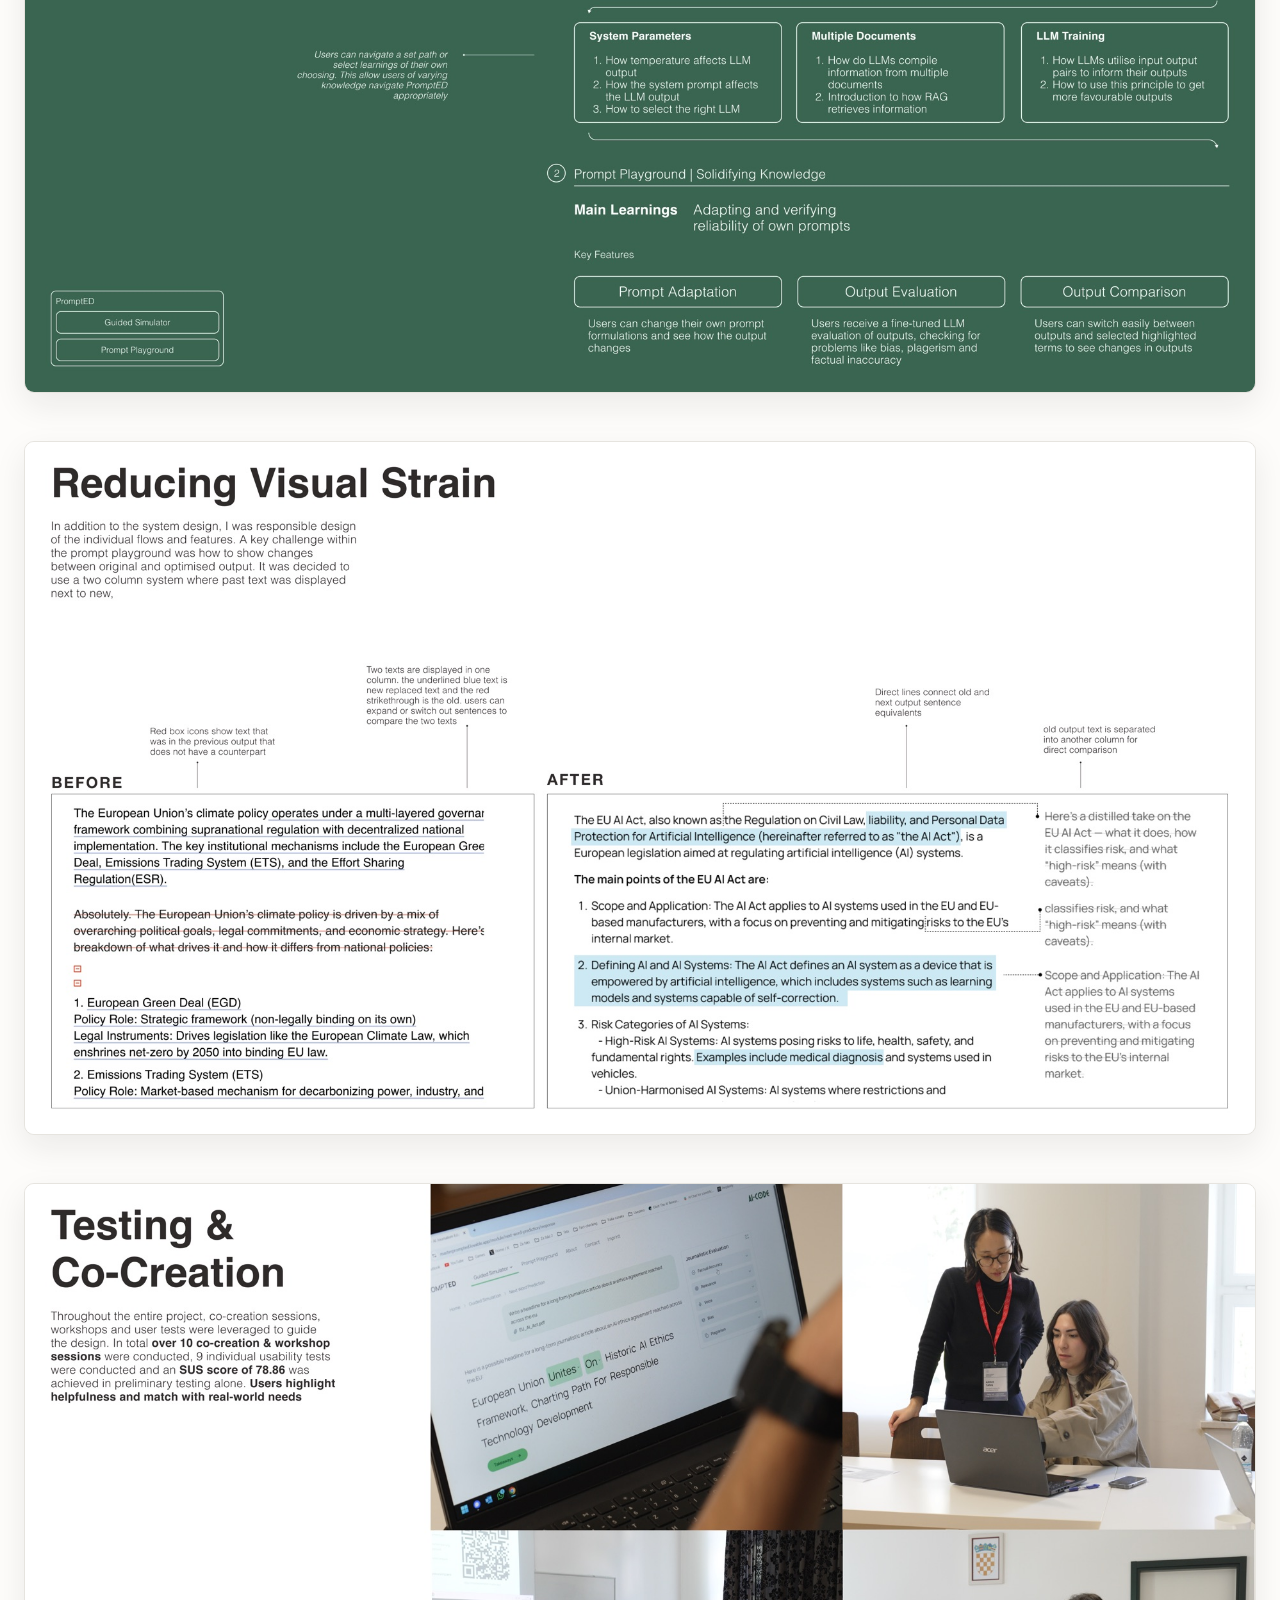
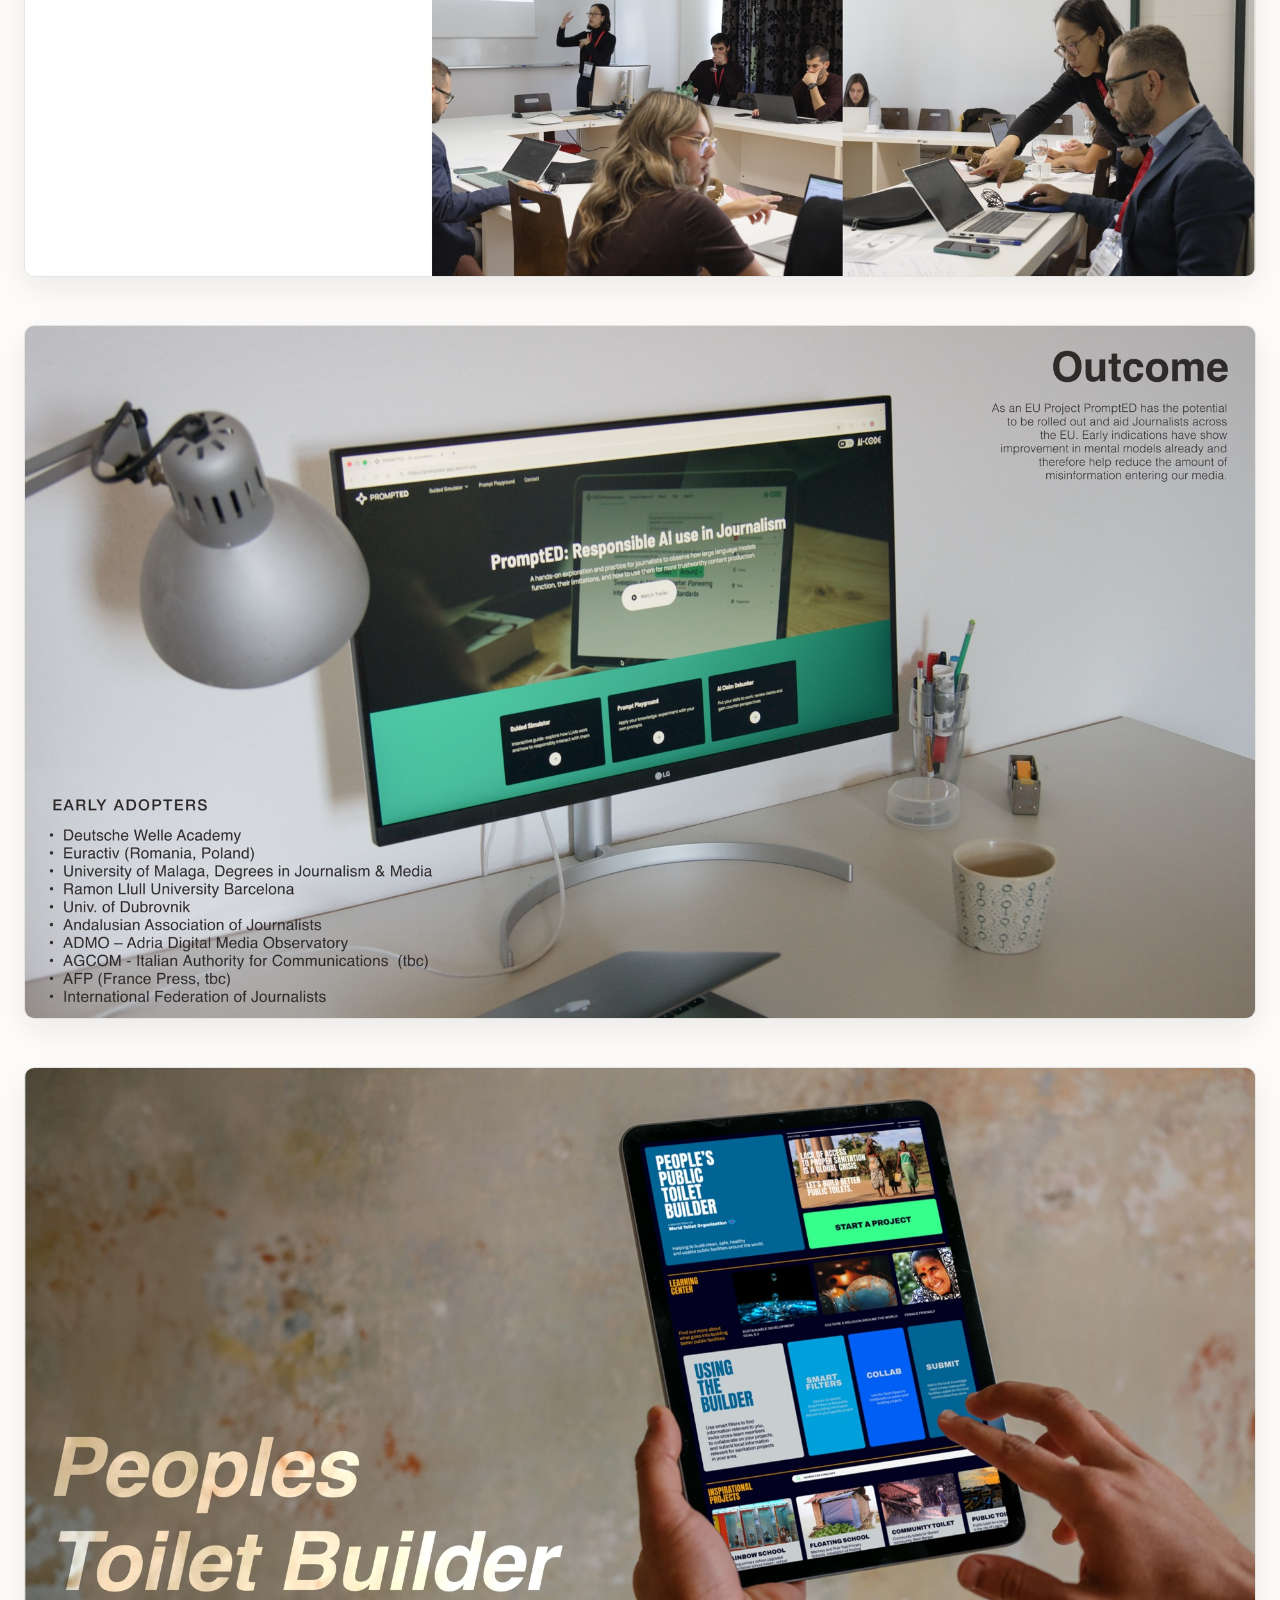
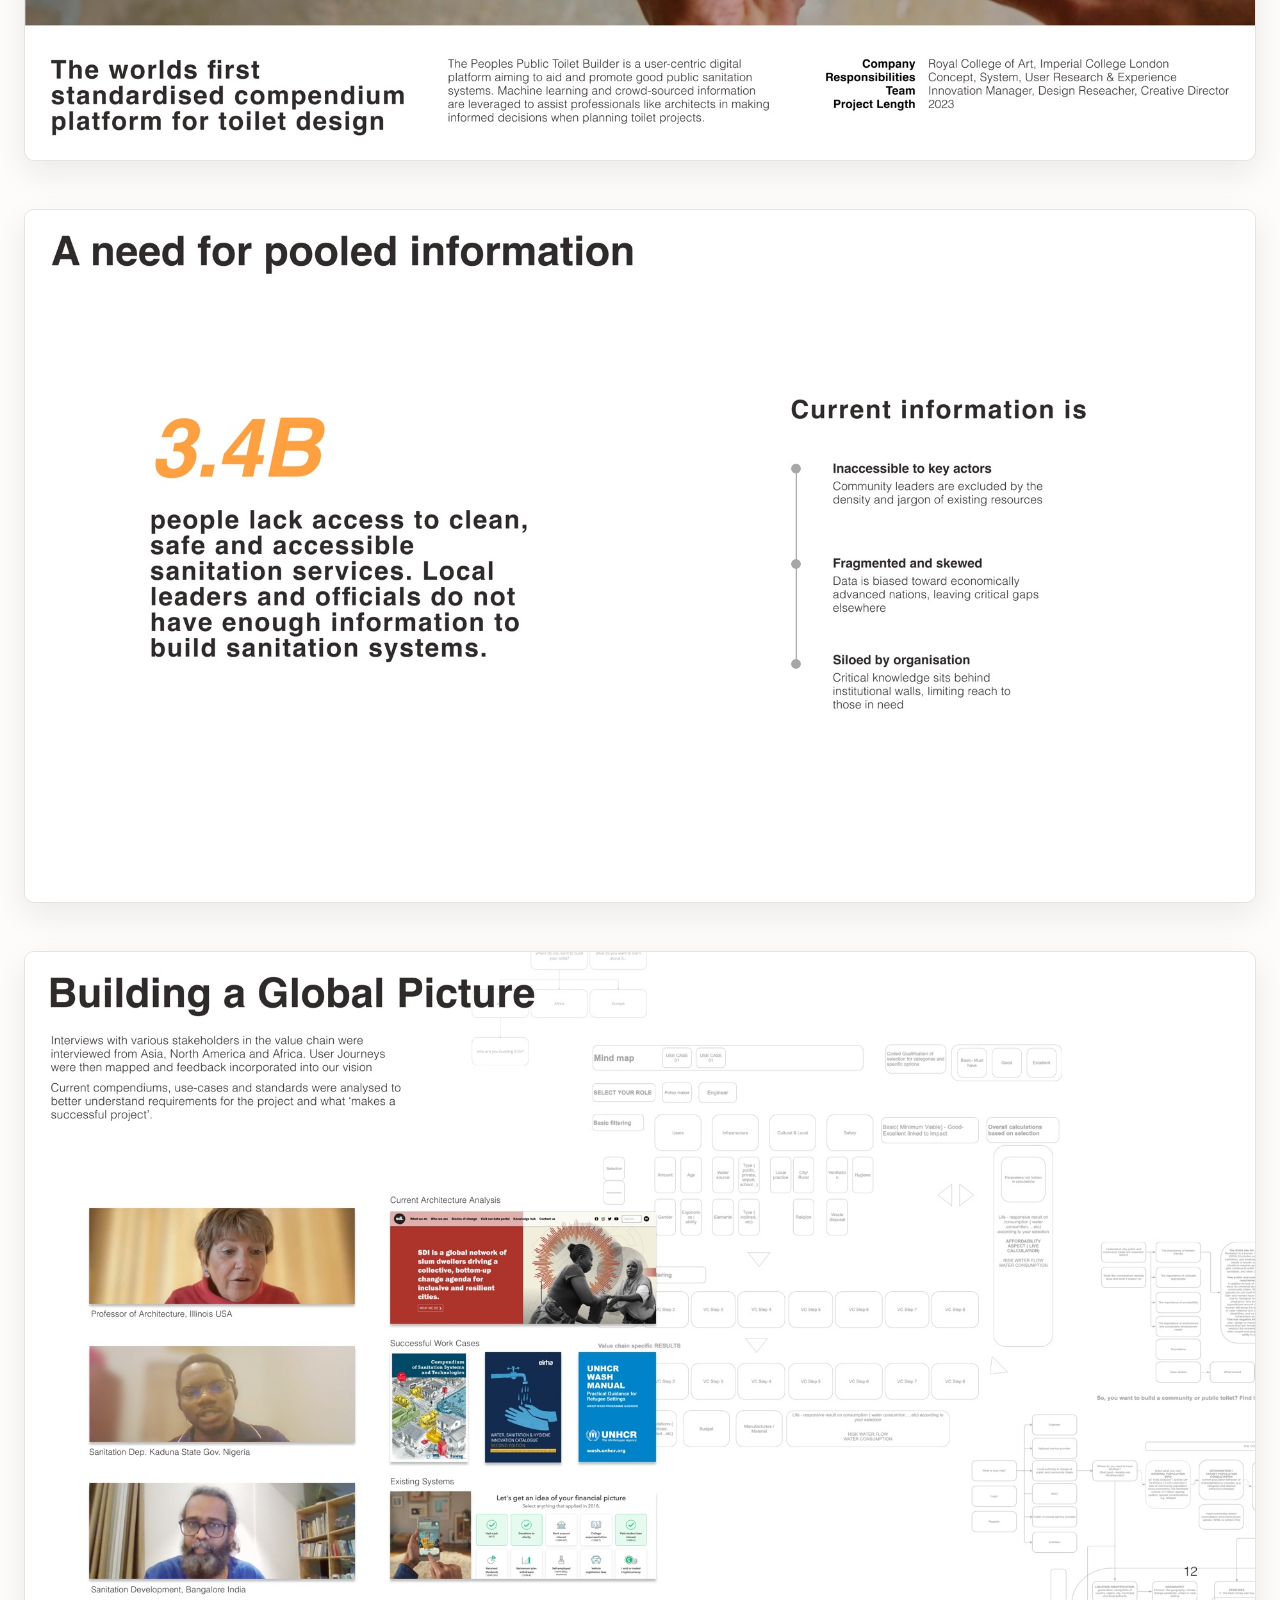
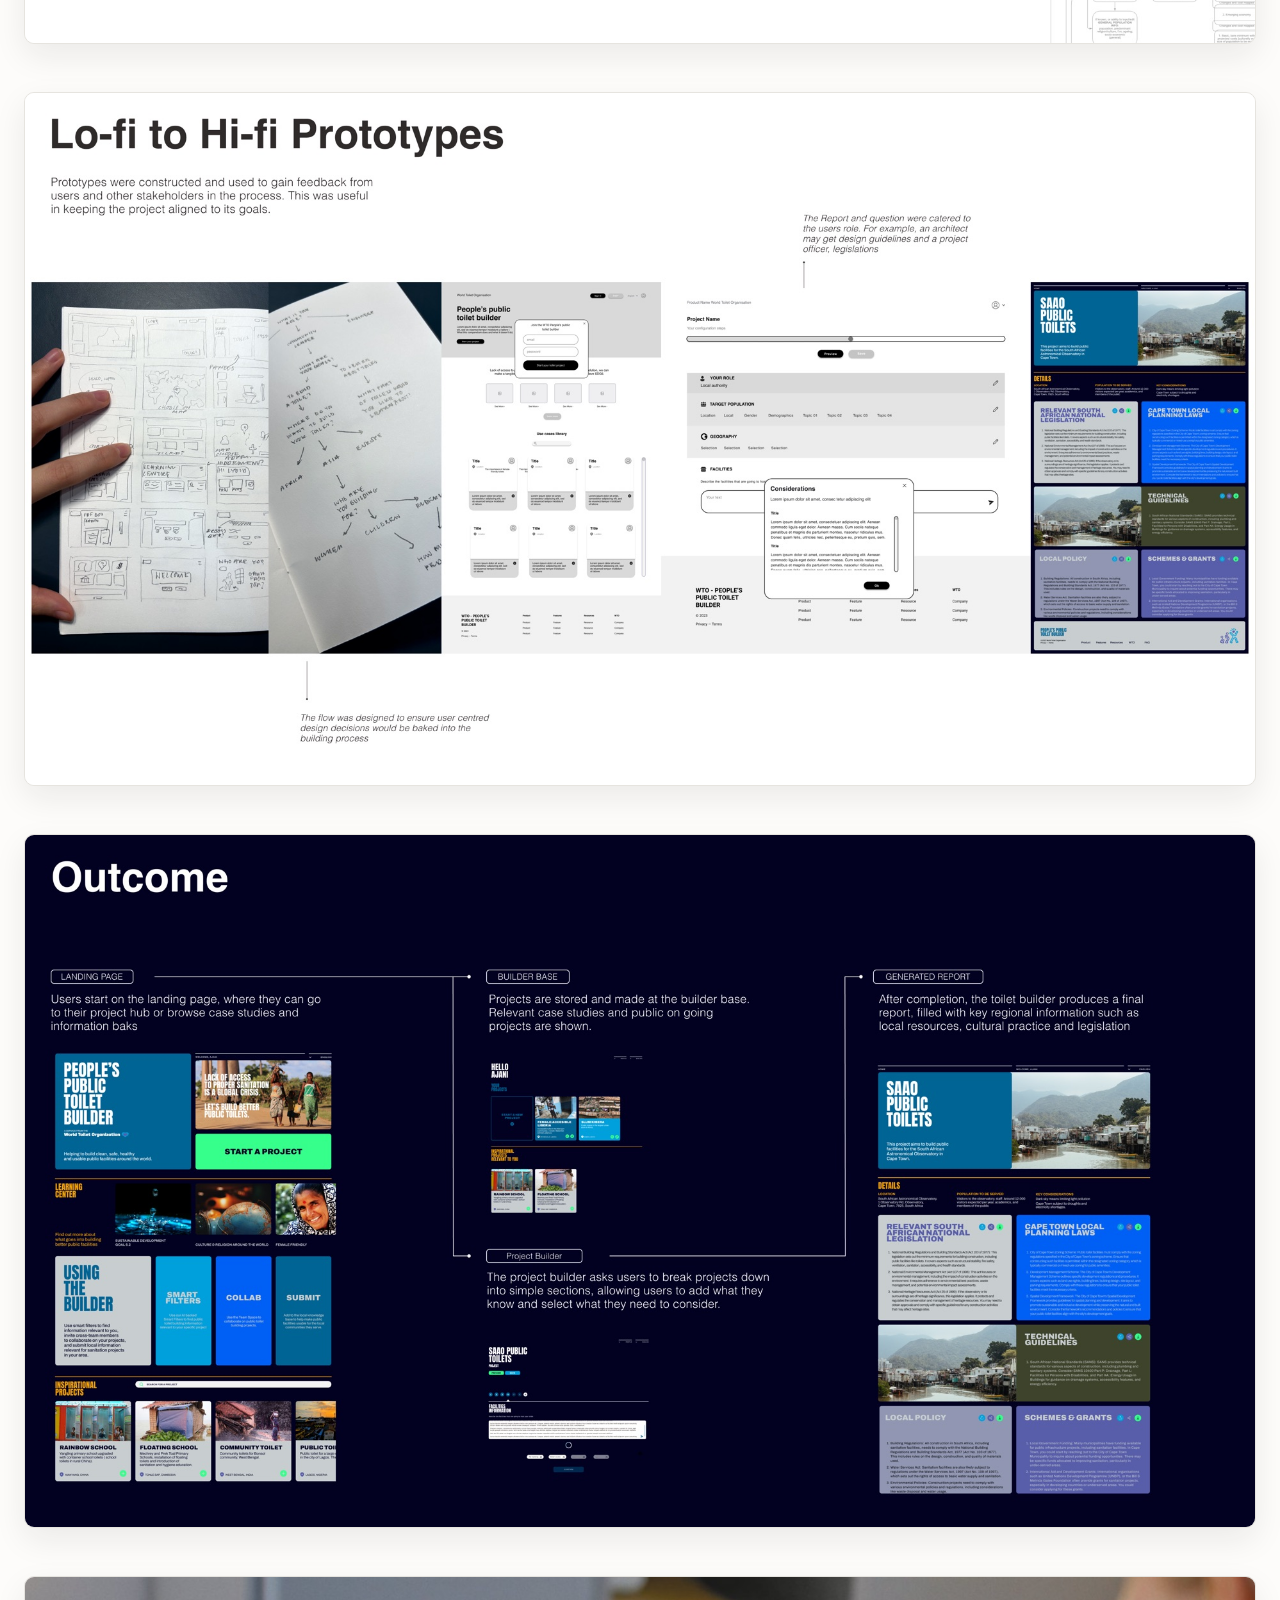
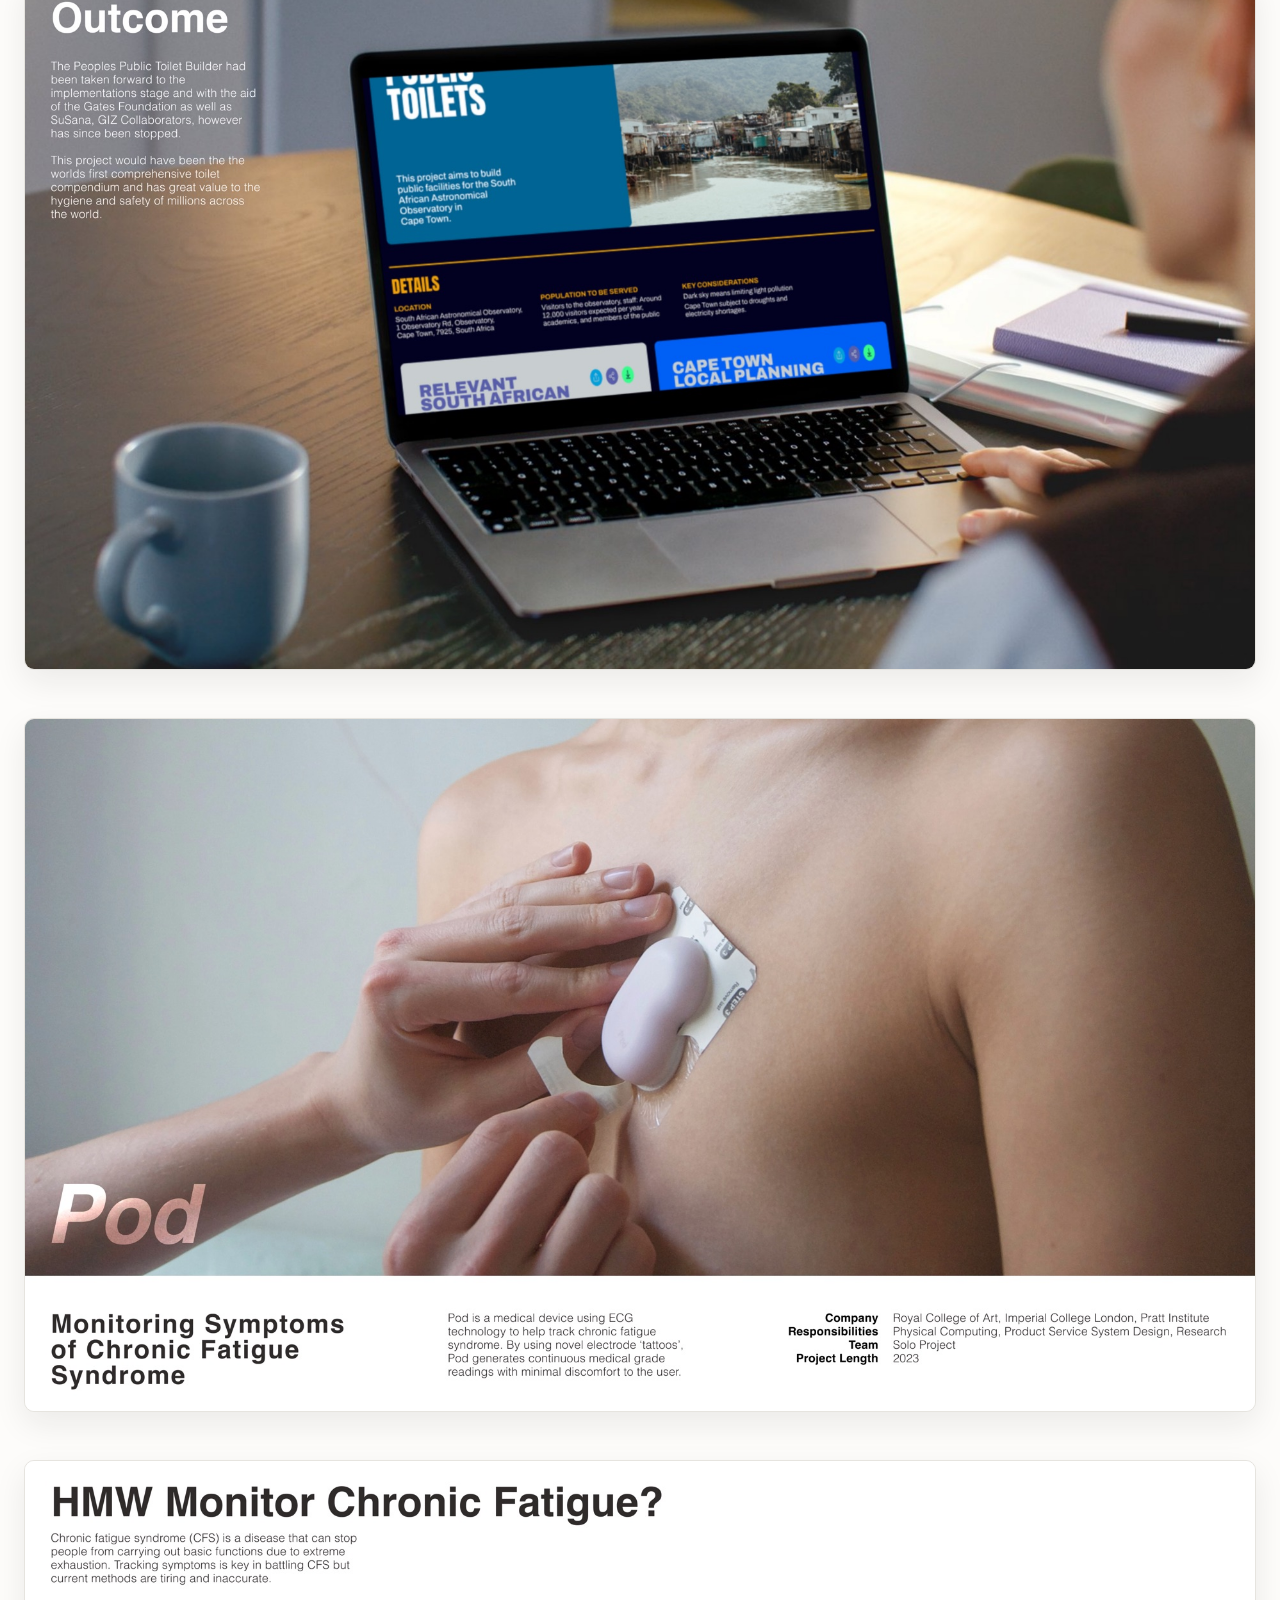
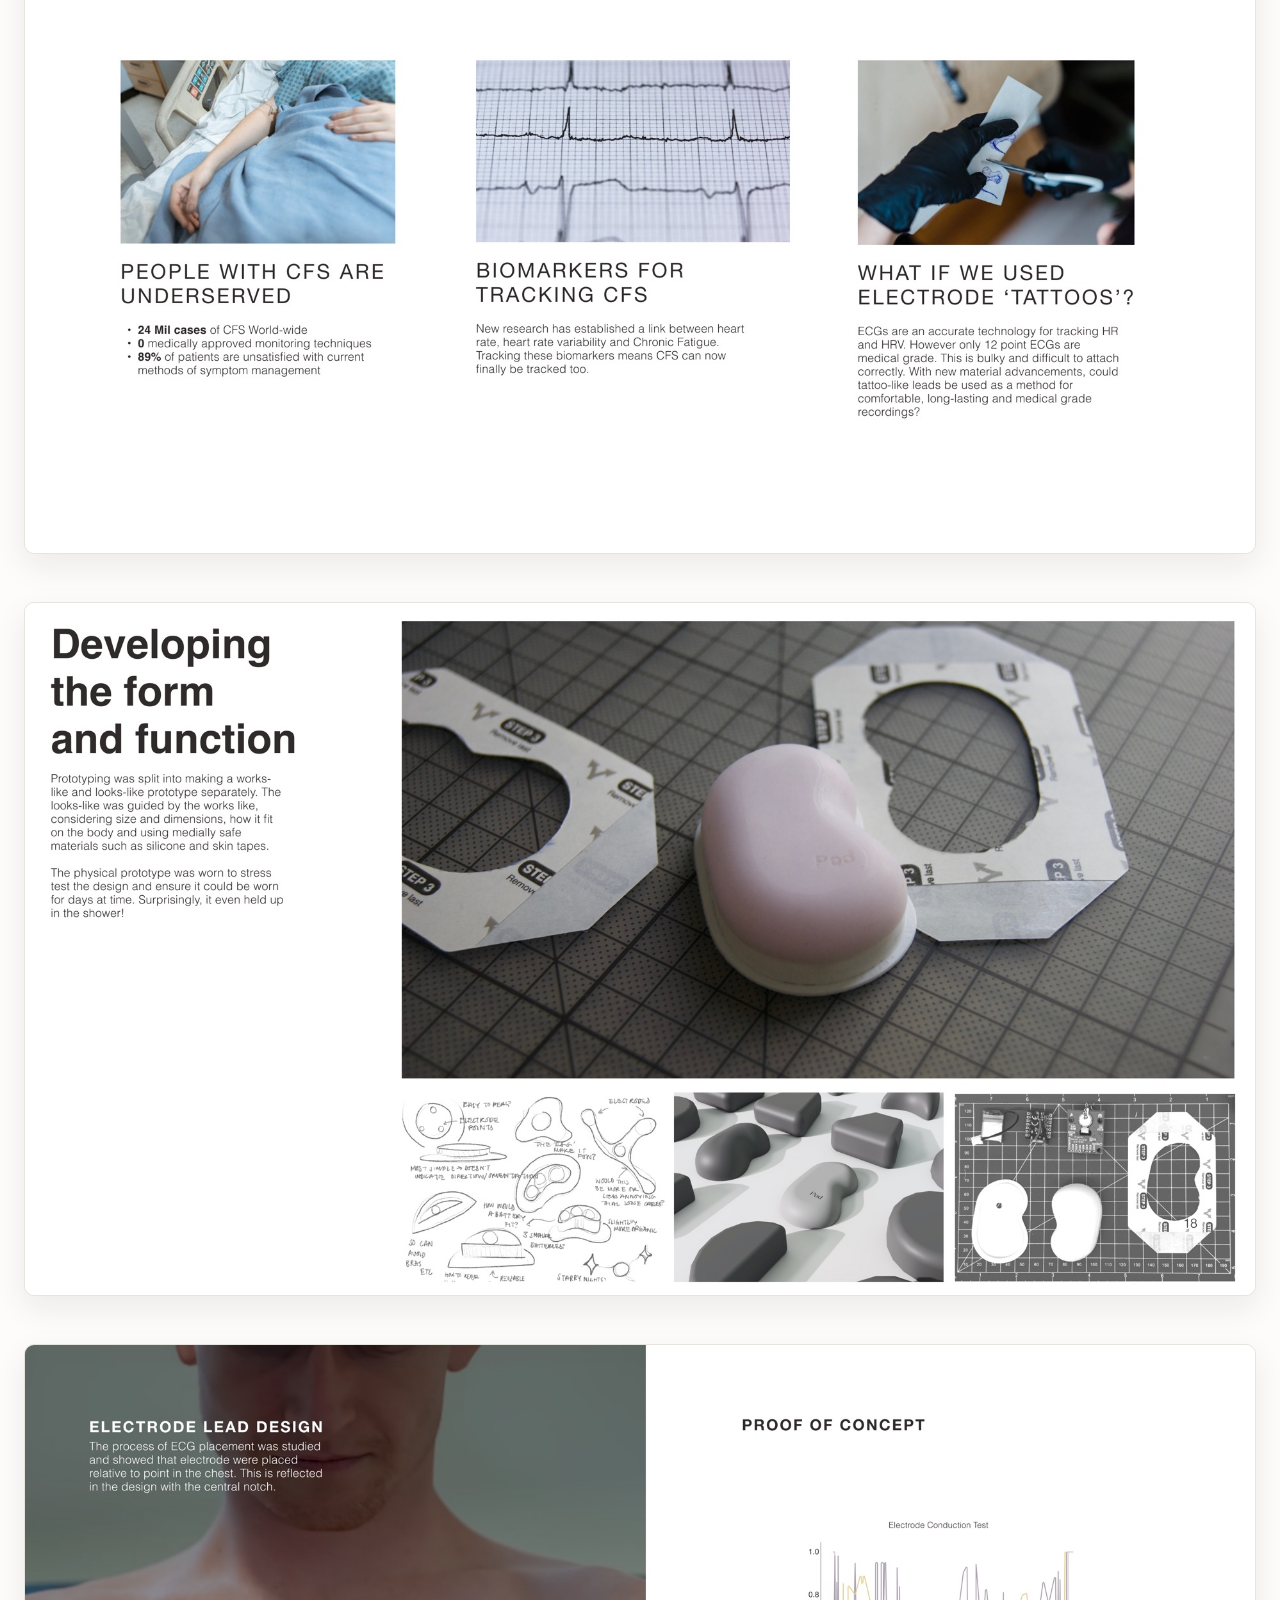
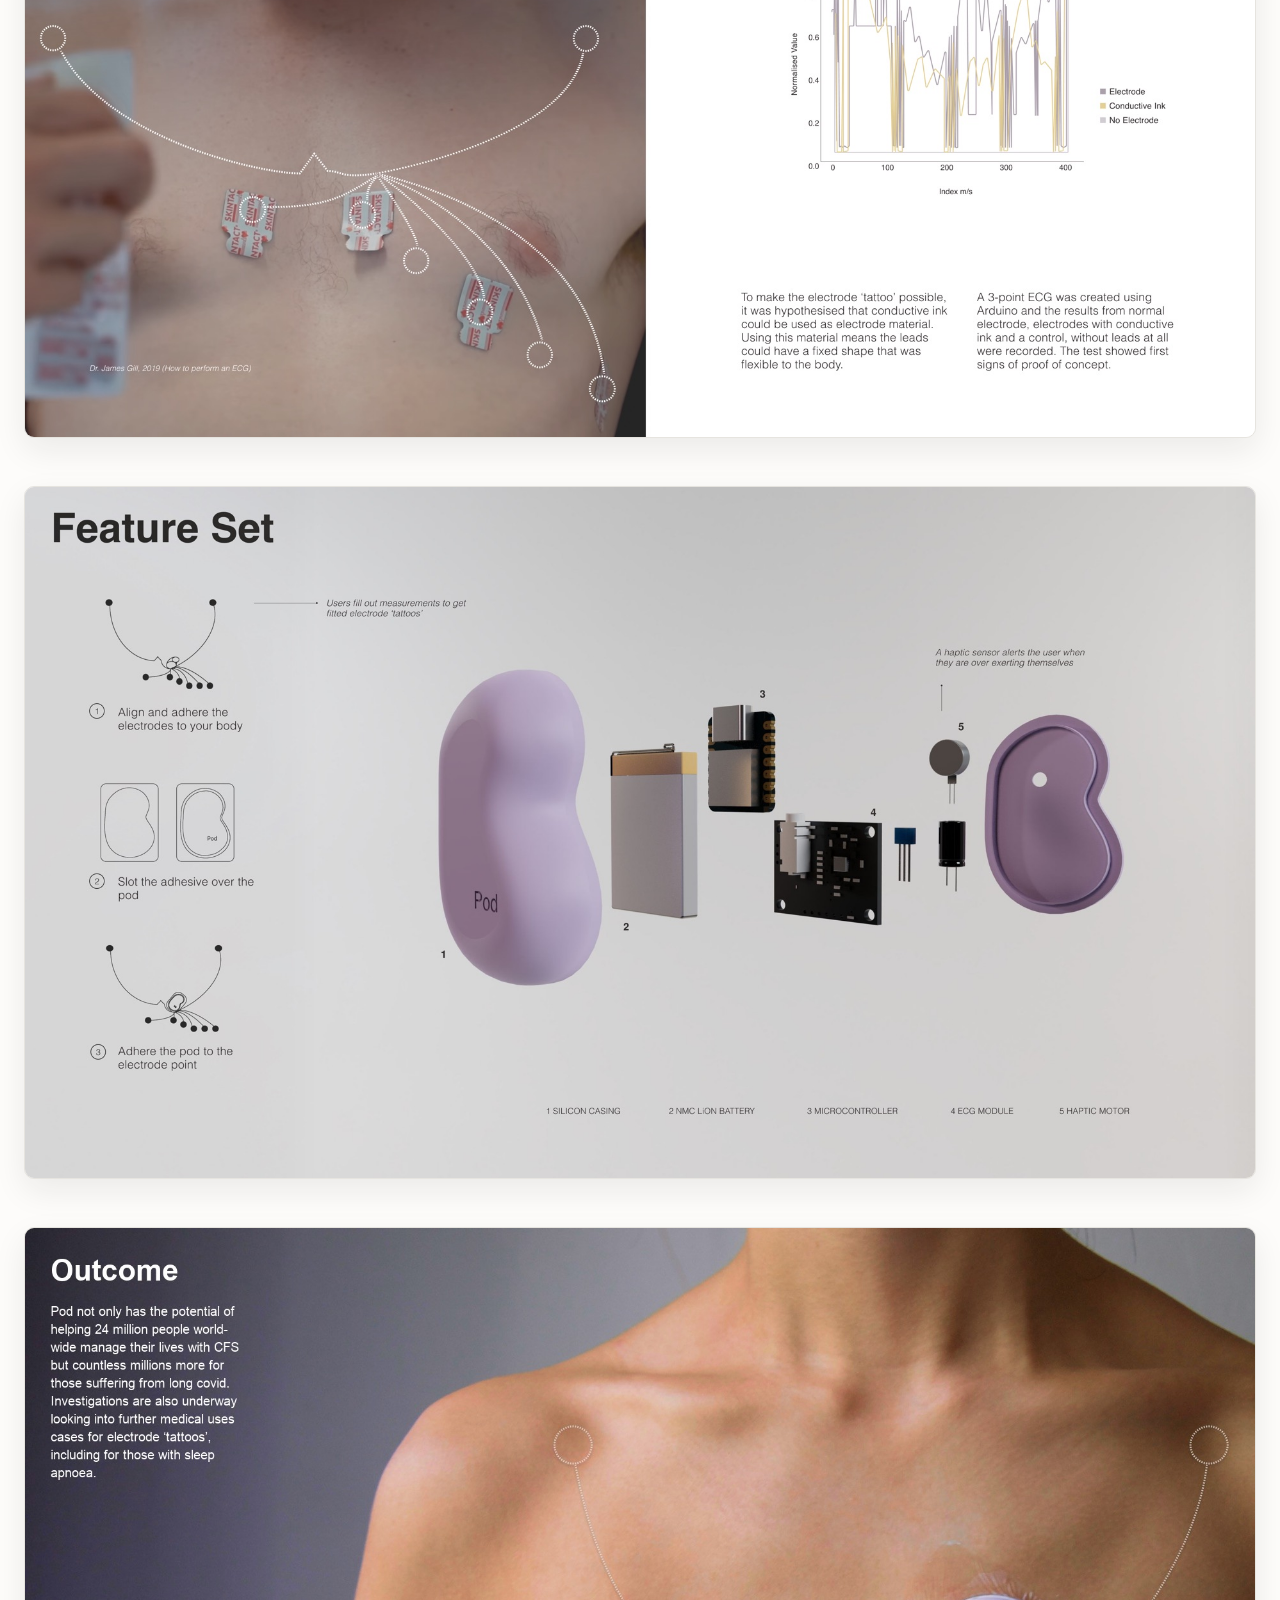
==== commit 5ecb9e2e: "WIP: sync slide-deck files from origin, add Lafayette Gardens slides Co-Authored-By: Claude Sonnet 5" ====
--- a/index.html
+++ b/index.html
@@ -4,188 +4,56 @@
 <meta charset="UTF-8">
 <meta name="viewport" content="width=device-width, initial-scale=1.0">
 <title>Annie Tang — Portfolio</title>
-<meta name="description" content="Portfolio of Annie Tang, an engineer-turned-designer working across UX research, service design, and physical computing.">
-<link rel="preconnect" href="https://fonts.googleapis.com">
-<link rel="preconnect" href="https://fonts.gstatic.com" crossorigin>
-<link href="https://fonts.googleapis.com/css2?family=Inter:wght@400;500;600;700&display=swap" rel="stylesheet">
-<link rel="stylesheet" href="css/readable.css">
+<meta name="description" content="Annie Tang's portfolio deck: PromptED, People's Toilet Builder, Pod, and Lafayette Gardens.">
+<link rel="stylesheet" href="css/style.css">
 </head>
-<body class="home home-v1">
+<body>
 
-<nav>
-  <a href="index.html" class="site-title site-title-at" aria-label="Annie Tang — Home"><span class="mark"><svg viewBox="0 0 24 24" fill="none" xmlns="http://www.w3.org/2000/svg" aria-hidden="true"><path d="M4 21 L12 6.5 L20 21" stroke="currentColor" stroke-width="2.2" stroke-linecap="butt" stroke-linejoin="bevel"/><path d="M7.8 14 L16.2 14" stroke="currentColor" stroke-width="2.2" stroke-linecap="butt"/><path d="M6 4 L18 4" stroke="currentColor" stroke-width="2.2" stroke-linecap="butt"/></svg></span></a>
-  <ul>
-    <li class="nav-contact">
-      <a href="#contact" class="contact-trigger">Contact</a>
-      <div class="contact-dropdown">
-        <a href="mailto:annietang@posteo.de">annietang@posteo.de</a>
-        <a href="https://www.linkedin.com/in/annietang99" target="_blank" rel="noopener">LinkedIn</a>
-      </div>
-    </li>
-    <li><a href="#work">Work</a></li>
-    <li><a href="#about">About</a></li>
-  </ul>
-</nav>
+<main class="wrap">
+  <div class="slide-deck">
+    <img src="images/slides/01-title.jpg" alt="Title slide: Annie Tang, portfolio" loading="lazy">
+    <img src="images/slides/02-about-me.jpg" alt="About me slide" loading="lazy">
+    <img src="images/slides/03-contents.jpg" alt="Contents slide" loading="lazy">
 
-<header>
-  <p class="tagline tagline-hero">I'm an engineer-turned-designer passionate about shaping an inclusive world. Through research and exploration, I create impactful solutions grounded in real experiences.</p>
-</header>
+    <img src="images/slides/04-prompted-cover.jpg" alt="PromptED case study cover" loading="lazy">
+    <img src="images/slides/05-prompted-research.jpg" alt="PromptED research slide" loading="lazy">
+    <img src="images/slides/06-prompted-concept.jpg" alt="PromptED concept slide" loading="lazy">
+    <img src="images/slides/07-prompted-design.jpg" alt="PromptED design slide" loading="lazy">
+    <img src="images/slides/08-prompted-design.jpg" alt="PromptED design slide, continued" loading="lazy">
+    <img src="images/slides/09-prompted-testing.jpg" alt="PromptED testing slide" loading="lazy">
+    <img src="images/slides/10-prompted-heroshot.jpg" alt="PromptED hero shot slide" loading="lazy">
 
-<div class="columns">
+    <img src="images/slides/11-wto-toilet-builder.jpg" alt="People's Toilet Builder case study cover" loading="lazy">
+    <img src="images/slides/12-wto-research.jpg" alt="People's Toilet Builder research slide" loading="lazy">
+    <img src="images/slides/13-wto-exploration.jpg" alt="People's Toilet Builder exploration slide" loading="lazy">
+    <img src="images/slides/14-wto-development.jpg" alt="People's Toilet Builder development slide" loading="lazy">
+    <img src="images/slides/15-wto-final-flow.jpg" alt="People's Toilet Builder final flow slide" loading="lazy">
+    <img src="images/slides/16-wto-heroshots.jpg" alt="People's Toilet Builder hero shots slide" loading="lazy">
 
-  <section id="contact" class="col">
-    <h2>Annie Tang</h2>
-    <p>Berlin, Germany</p>
-    <p><a href="mailto:annietang@posteo.de">annietang@posteo.de</a></p>
-    <p><a href="https://www.linkedin.com/in/annietang99" target="_blank" rel="noopener">LinkedIn</a></p>
-  </section>
+    <img src="images/slides/17-pod-cover.jpg" alt="Pod case study cover" loading="lazy">
+    <img src="images/slides/18-pod-research.jpg" alt="Pod research slide" loading="lazy">
+    <img src="images/slides/19-pod-prototyping.jpg" alt="Pod prototyping slide" loading="lazy">
+    <img src="images/slides/20-pod-prototyping.jpg" alt="Pod prototyping slide, continued" loading="lazy">
+    <img src="images/slides/21-pod-design-outcome.jpg" alt="Pod design outcome slide" loading="lazy">
+    <img src="images/slides/22-pod-heroshot.jpg" alt="Pod hero shot slide" loading="lazy">
 
-  <details id="work" class="col" open>
-    <summary><h2>Selected Work</h2></summary>
+    <img src="images/slides/23-lafayette-cover.jpg" alt="Lafayette Gardens case study cover" loading="lazy">
+    <img src="images/slides/24-lafayette-context.jpg" alt="Exploring social housing in New York City slide" loading="lazy">
+    <img src="images/slides/25-lafayette-workshop.jpg" alt="Designing together with residents slide" loading="lazy">
+    <img src="images/slides/26-lafayette-logbook.jpg" alt="A minimal resource logbook slide" loading="lazy">
+    <img src="images/slides/27-lafayette-outcome.jpg" alt="Lafayette Gardens outcome slide" loading="lazy">
 
-    <article>
-      <h3><a href="projects/prompted.html">PromptED</a></h3>
-      <p class="work-tagline">Empowering Media Professionals against Disinformation</p>
-      <a href="projects/prompted.html" class="work-thumb">
-        <img src="images/v3-prompted-cover.png" alt="PromptED heroshot">
-      </a>
-    </article>
+    <img src="images/slides/28-end.jpg" alt="Closing slide" loading="lazy">
+  </div>
+</main>
 
-    <article>
-      <h3><a href="projects/toilet-builder.html">People's Toilet Builder</a></h3>
-      <p class="work-tagline">The world's first standardised compendium for toilet design</p>
-      <a href="projects/toilet-builder.html" class="work-thumb">
-        <img src="images/v3-wto-cover.png" alt="People's Toilet Builder heroshot">
-      </a>
-    </article>
-
-    <article>
-      <h3><a href="projects/pod.html">Pod</a></h3>
-      <p class="work-tagline">Monitoring Symptoms of Chronic Fatigue Syndrome</p>
-      <a href="projects/pod.html" class="work-thumb">
-        <img src="images/v3-pod-cover.png" alt="Pod heroshot">
-      </a>
-    </article>
-
-    <article>
-      <h3><a href="projects/lafayette-gardens.html">Lafayette Gardens</a></h3>
-      <p class="work-tagline">Increasing Access to Resources in Social Housing Developments</p>
-      <a href="projects/lafayette-gardens.html" class="work-thumb">
-        <img src="images/lafayette-cover.png" alt="Lafayette Gardens heroshot">
-      </a>
-    </article>
-
-    <article hidden>
-      <h3>Reset (Coming Soon)</h3>
-    </article>
-  </details>
-
-  <details id="about" class="col" open>
-    <summary><h2>About Me</h2></summary>
-
-    <h3>Experience</h3>
-    <article class="job">
-      <div class="job-header">
-        <p class="role">Strategic Design Researcher</p>
-        <p class="dates">Apr 2024 – Present</p>
-      </div>
-      <p class="org">European Institute for Participatory Media</p>
-      <ul>
-        <li>Responsible for the strategic and UX design for a European Commission project on Generative AI and Responsible AI use</li>
-        <li>Headed the strategic design for an EU Horizons project, creating didactical learning design, UI &amp; UX</li>
-        <li>Utilised AI tools including Lovable and Claude to develop a dynamic React-based application</li>
-        <li>Designed and facilitated 12+ co-creation workshops</li>
-        <li>Conducted usability testing with 50+ participants</li>
-        <li>Qualitative &amp; quantitative data analysis, achieving an average SUS of 78.86</li>
-      </ul>
-    </article>
-    <article class="job">
-      <div class="job-header">
-        <p class="role">Strategic Designer</p>
-        <p class="dates">Jun 2022 – Feb 2023</p>
-      </div>
-      <p class="org">Design for Good x World Toilet Organisation</p>
-      <ul>
-        <li>User research including 10+ interviews and qualitative data analysis</li>
-        <li>Facilitated co-creative workshops with experts and users</li>
-        <li>Concept generation balancing user, market and technological research</li>
-        <li>Rapid UI/UX prototyping and usability testing/evaluation</li>
-      </ul>
-    </article>
-
-    <h3>Education</h3>
-    <article class="job">
-      <div class="job-header">
-        <p class="role">MA / MSc Global Innovation Design</p>
-        <p class="dates">2021 – 2023</p>
-      </div>
-      <p class="org">Royal College of Art | Imperial College London</p>
-      <p>Thesis: HMW alleviate relational burden on familial care pairs</p>
-    </article>
-    <article class="job">
-      <div class="job-header">
-        <p class="role">BEng Manufacturing &amp; Mechanical Engineering</p>
-        <p class="dates">2017 – 2021</p>
-      </div>
-      <p class="org">University of Warwick, intercalated with TU Darmstadt</p>
-    </article>
-  </details>
-
-</div>
-
-<footer>
-  <div class="footer-contact">
-    <p><a href="mailto:annietang@posteo.de">annietang@posteo.de</a></p>
-    <p><a href="https://www.linkedin.com/in/annietang99" target="_blank" rel="noopener">LinkedIn</a></p>
+<footer class="site-footer">
+  <div class="wrap">
+    <span>© 2026 Annie Tang</span>
+    <a href="mailto:anniectang99@gmail.com">anniectang99@gmail.com</a>
+    <a href="https://www.linkedin.com/in/annietang99" target="_blank" rel="noopener">LinkedIn ↗</a>
   </div>
-  <p class="copyright">© 2026 Annie Tang</p>
 </footer>
-
-<script>
-  var navContact = document.querySelector('.nav-contact');
-  if (navContact) {
-    navContact.querySelector('.contact-trigger').addEventListener('click', function (e) {
-      e.preventDefault();
-      e.stopPropagation();
-      navContact.classList.toggle('open');
-    });
-    document.addEventListener('click', function (e) {
-      if (!navContact.contains(e.target)) navContact.classList.remove('open');
-    });
-  }
-
-  var collapsible = ['work', 'about'];
-  document.querySelectorAll('nav a[href^="#"]').forEach(function (link) {
-    link.addEventListener('click', function (e) {
-      e.preventDefault();
-      var id = link.getAttribute('href').slice(1);
-      var target = document.getElementById(id);
-      if (target && target.tagName === 'DETAILS') {
-        target.open = true;
-        collapsible.forEach(function (otherId) {
-          if (otherId === id) return;
-          var other = document.getElementById(otherId);
-          if (other && other.tagName === 'DETAILS') other.open = false;
-        });
-      }
-      if (target) target.scrollIntoView({ behavior: 'smooth', block: 'start' });
-    });
-  });
-
-  var lastScrollY = window.scrollY;
-  window.addEventListener('scroll', function () {
-    var y = window.scrollY;
-    document.body.classList.toggle('nav-solid', y > 10);
-    if (y < 10) {
-      document.body.classList.remove('nav-hidden');
-    } else if (y > lastScrollY) {
-      document.body.classList.add('nav-hidden');
-    } else if (y < lastScrollY) {
-      document.body.classList.remove('nav-hidden');
-    }
-    lastScrollY = y;
-  });
-</script>
 
 </body>
 </html>
--- a/css/style.css
+++ b/css/style.css
@@ -0,0 +1,86 @@
+/* ---------------------------------------------
+   Annie Tang — Portfolio Deck
+   Minimal, single-page slide viewer.
+--------------------------------------------- */
+
+:root {
+  --ink: #16181a;
+  --ink-soft: #55585c;
+  --line: #e6e4df;
+  --paper: #fdfcfa;
+  --paper-alt: #f4f2ee;
+  --green: #54b688;
+  --green-text: #2e7d5b;
+  --gap: 16px;
+  --space-sm: 32px;
+  --space-md: 48px;
+  --sans: -apple-system, BlinkMacSystemFont, "Segoe UI", Helvetica, Arial, sans-serif;
+}
+
+@media (min-width: 640px) {
+  :root { --gap: 24px; --space-sm: 48px; --space-md: 72px; }
+}
+
+* { box-sizing: border-box; min-width: 0; }
+html, body { max-width: 100%; overflow-x: hidden; }
+
+body {
+  margin: 0;
+  background: var(--paper);
+  color: var(--ink);
+  font-family: var(--sans);
+  font-size: 16px;
+  line-height: 1.6;
+  -webkit-font-smoothing: antialiased;
+}
+
+img { max-width: 100%; display: block; }
+
+a { color: inherit; text-decoration: none; }
+
+.wrap {
+  max-width: none;
+  margin: 0 auto;
+  padding: 0 var(--gap);
+}
+
+/* ---------- Slide deck (one column) ---------- */
+
+.slide-deck {
+  display: flex;
+  flex-direction: column;
+  align-items: center;
+  gap: var(--space-sm);
+  padding: var(--space-sm) 0 var(--space-md);
+}
+
+.slide-deck img {
+  width: auto;
+  max-width: 100%;
+  max-height: 94vh;
+  border-radius: 10px;
+  border: 1px solid var(--line);
+  background: var(--paper);
+  box-shadow: 0 12px 32px rgba(22, 24, 26, 0.08);
+}
+
+/* ---------- Footer ---------- */
+
+footer.site-footer {
+  background: #101211;
+  color: rgba(255, 255, 255, 0.7);
+  padding: 2rem 0;
+  font-size: 0.85rem;
+}
+footer.site-footer .wrap {
+  display: flex;
+  justify-content: center;
+  gap: 1rem;
+  flex-wrap: wrap;
+}
+footer.site-footer a { color: #fff; }
+footer.site-footer a:hover { color: var(--green); }
+
+@media (max-width: 560px) {
+  .slide-deck img { max-height: none; }
+}
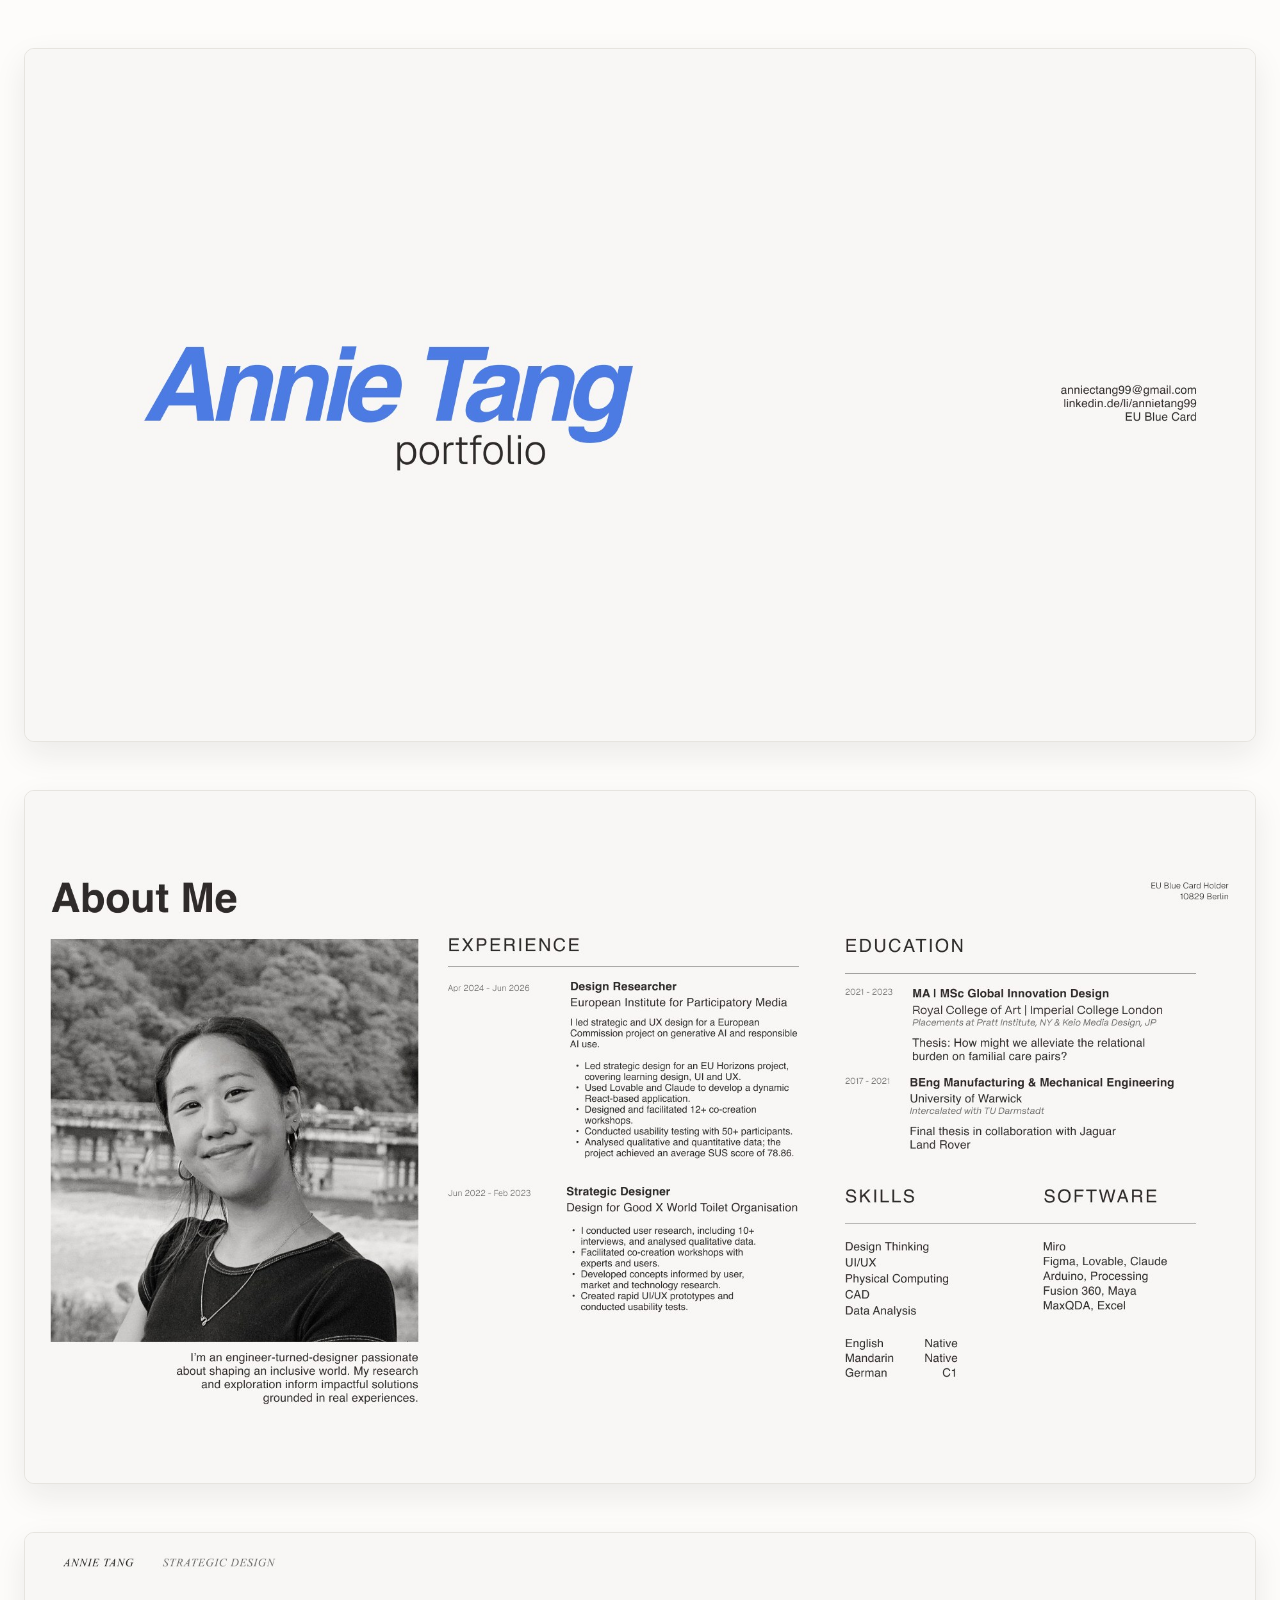
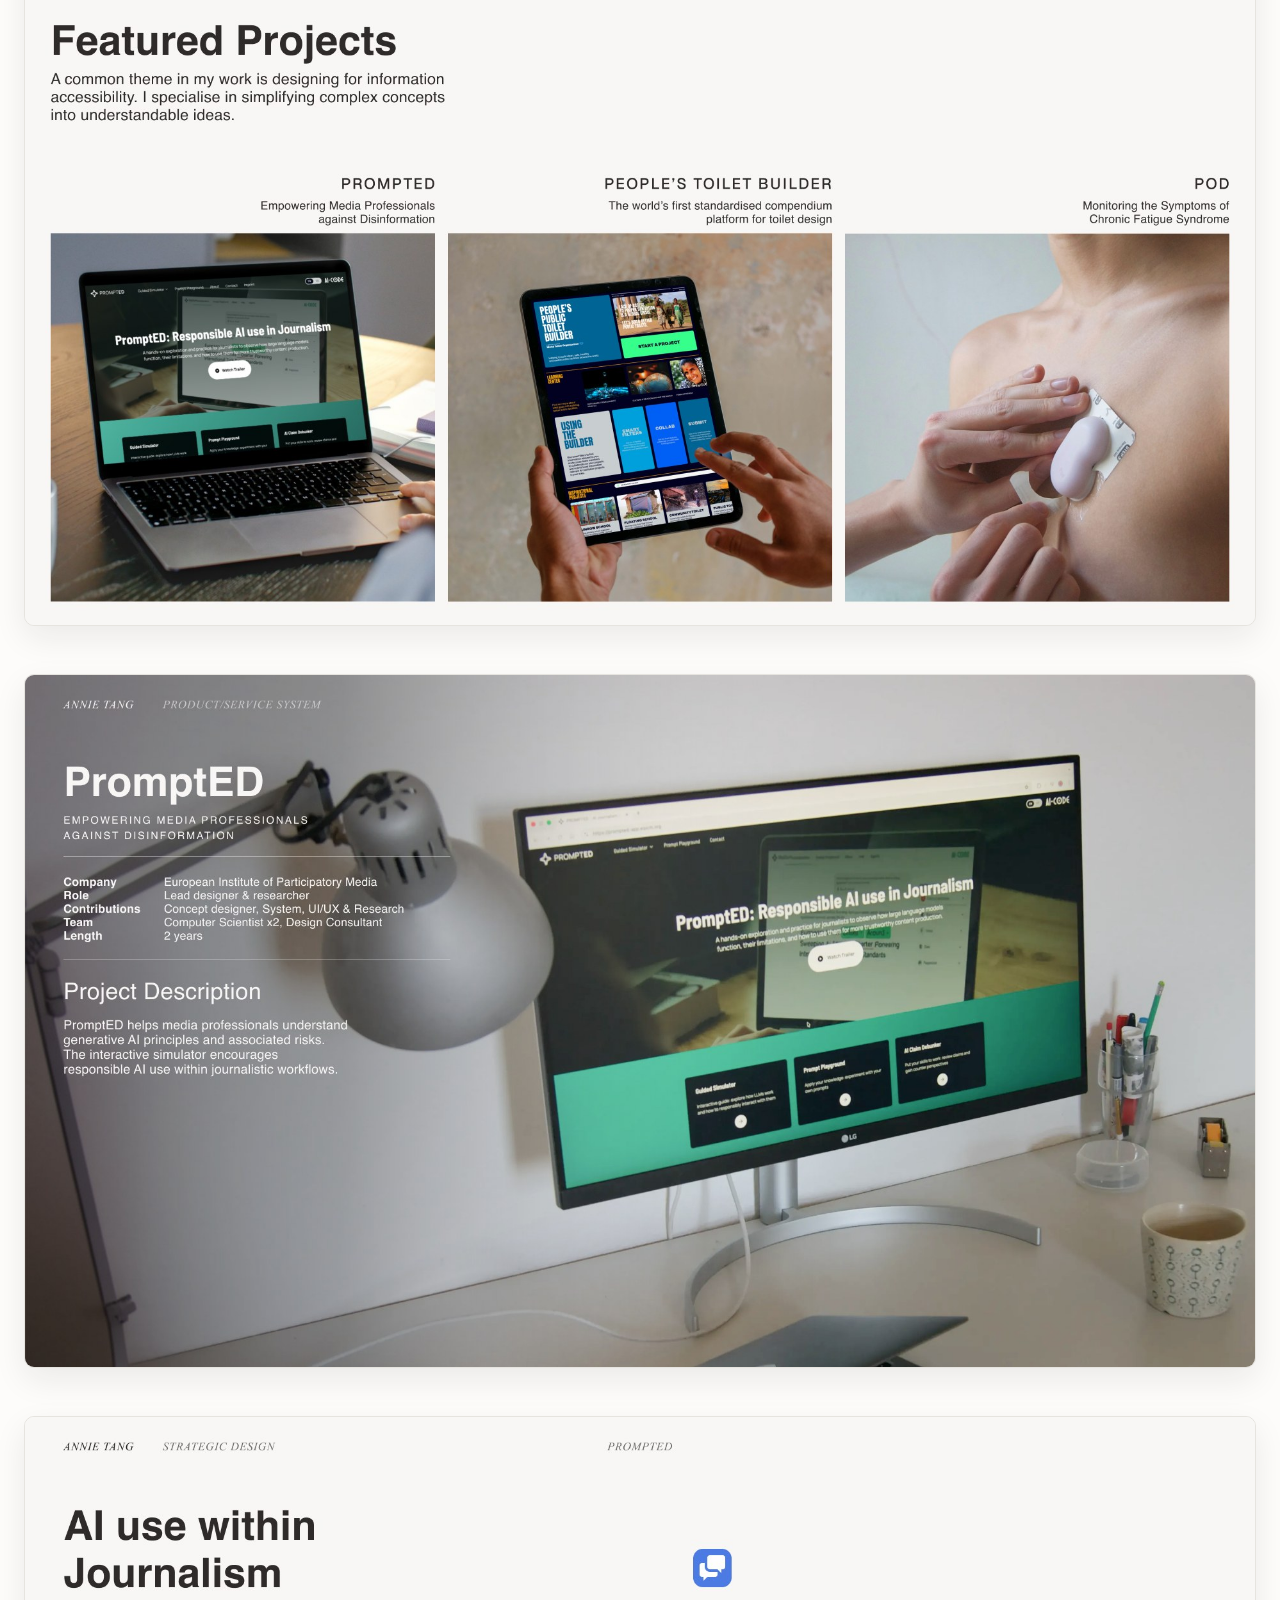
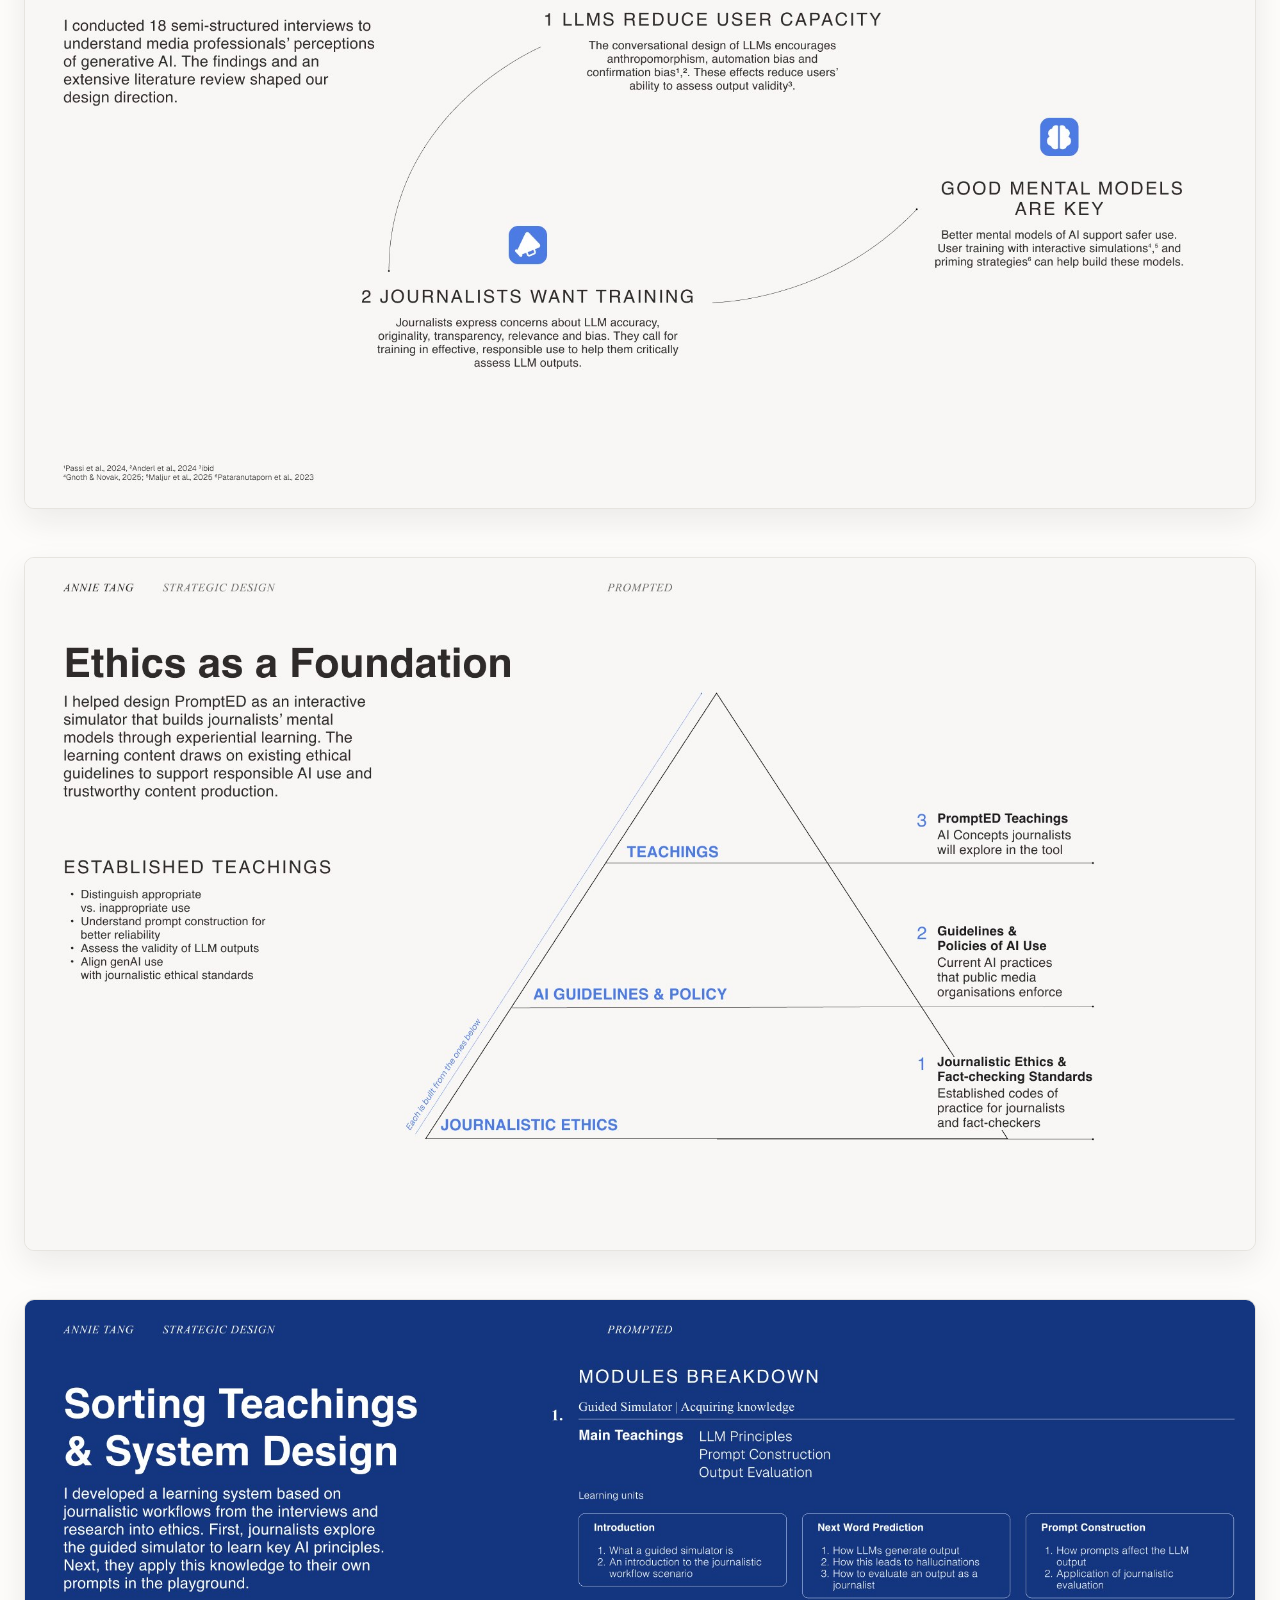
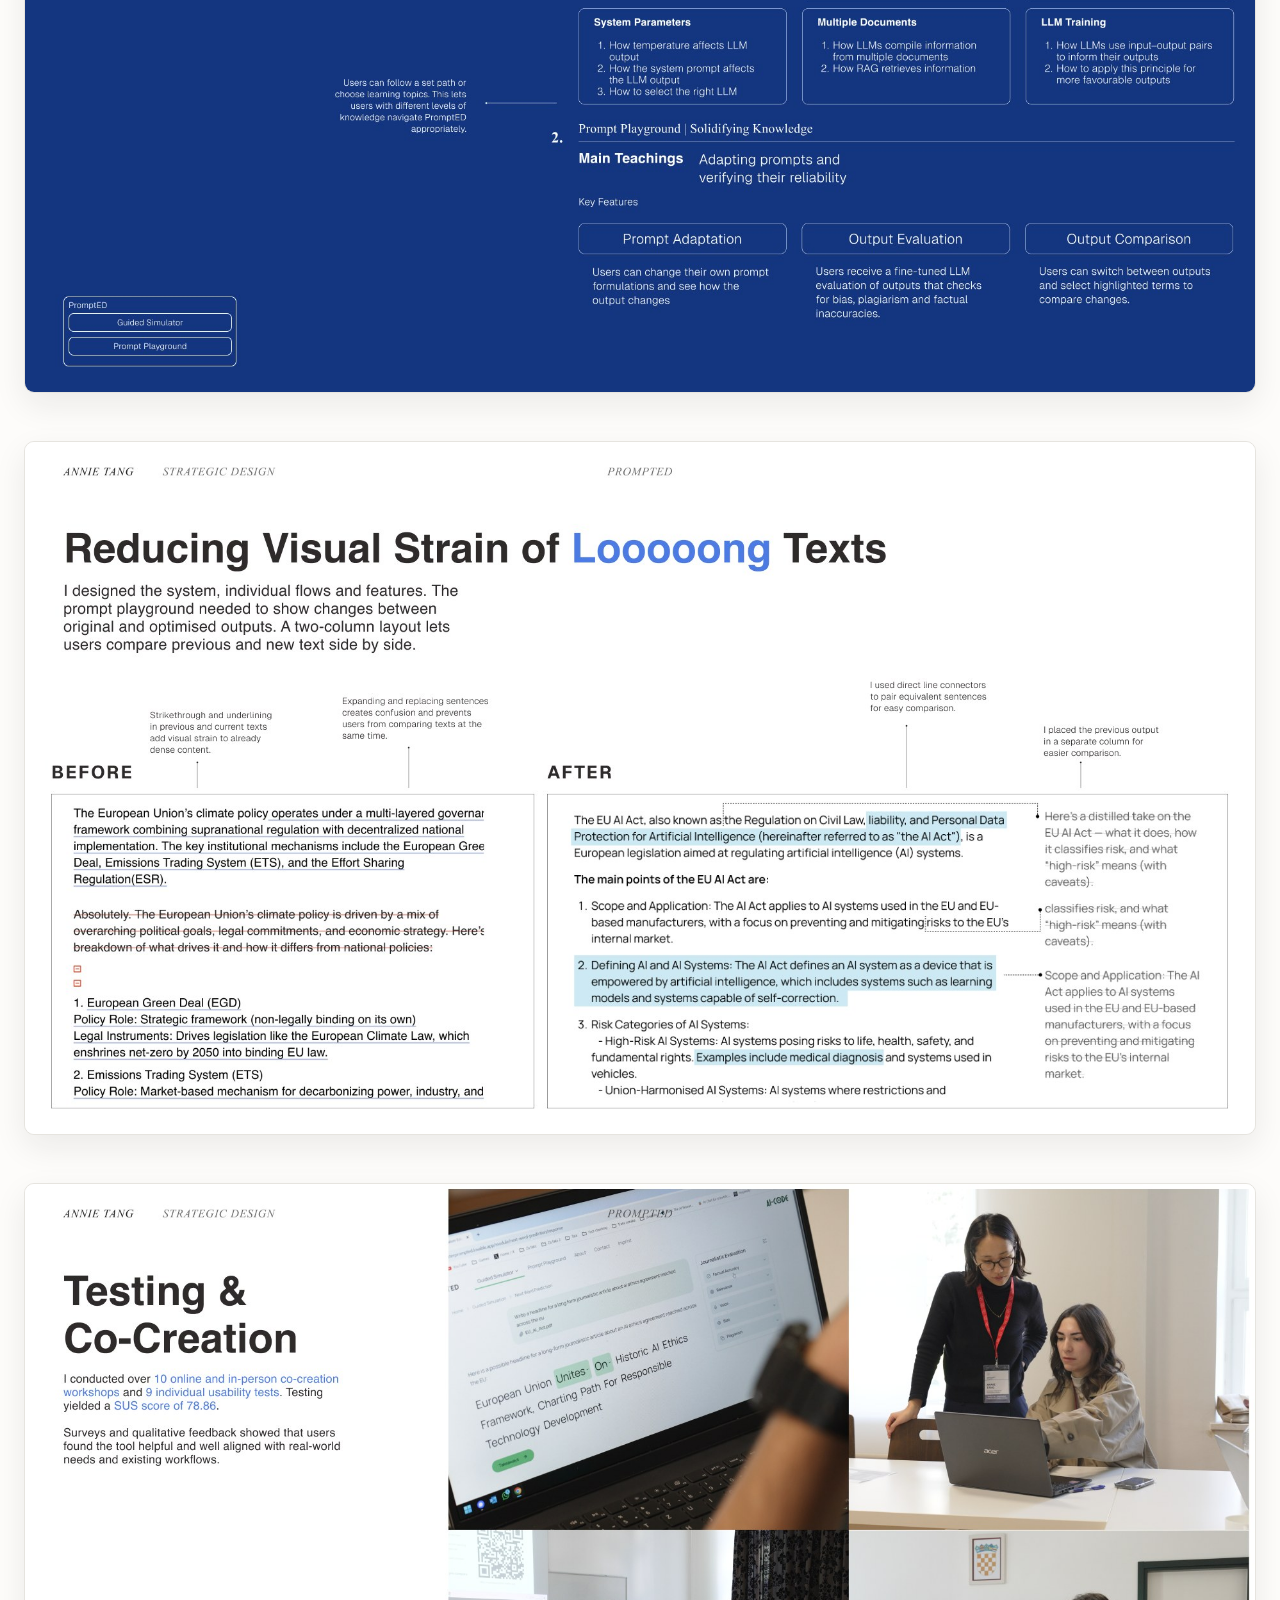
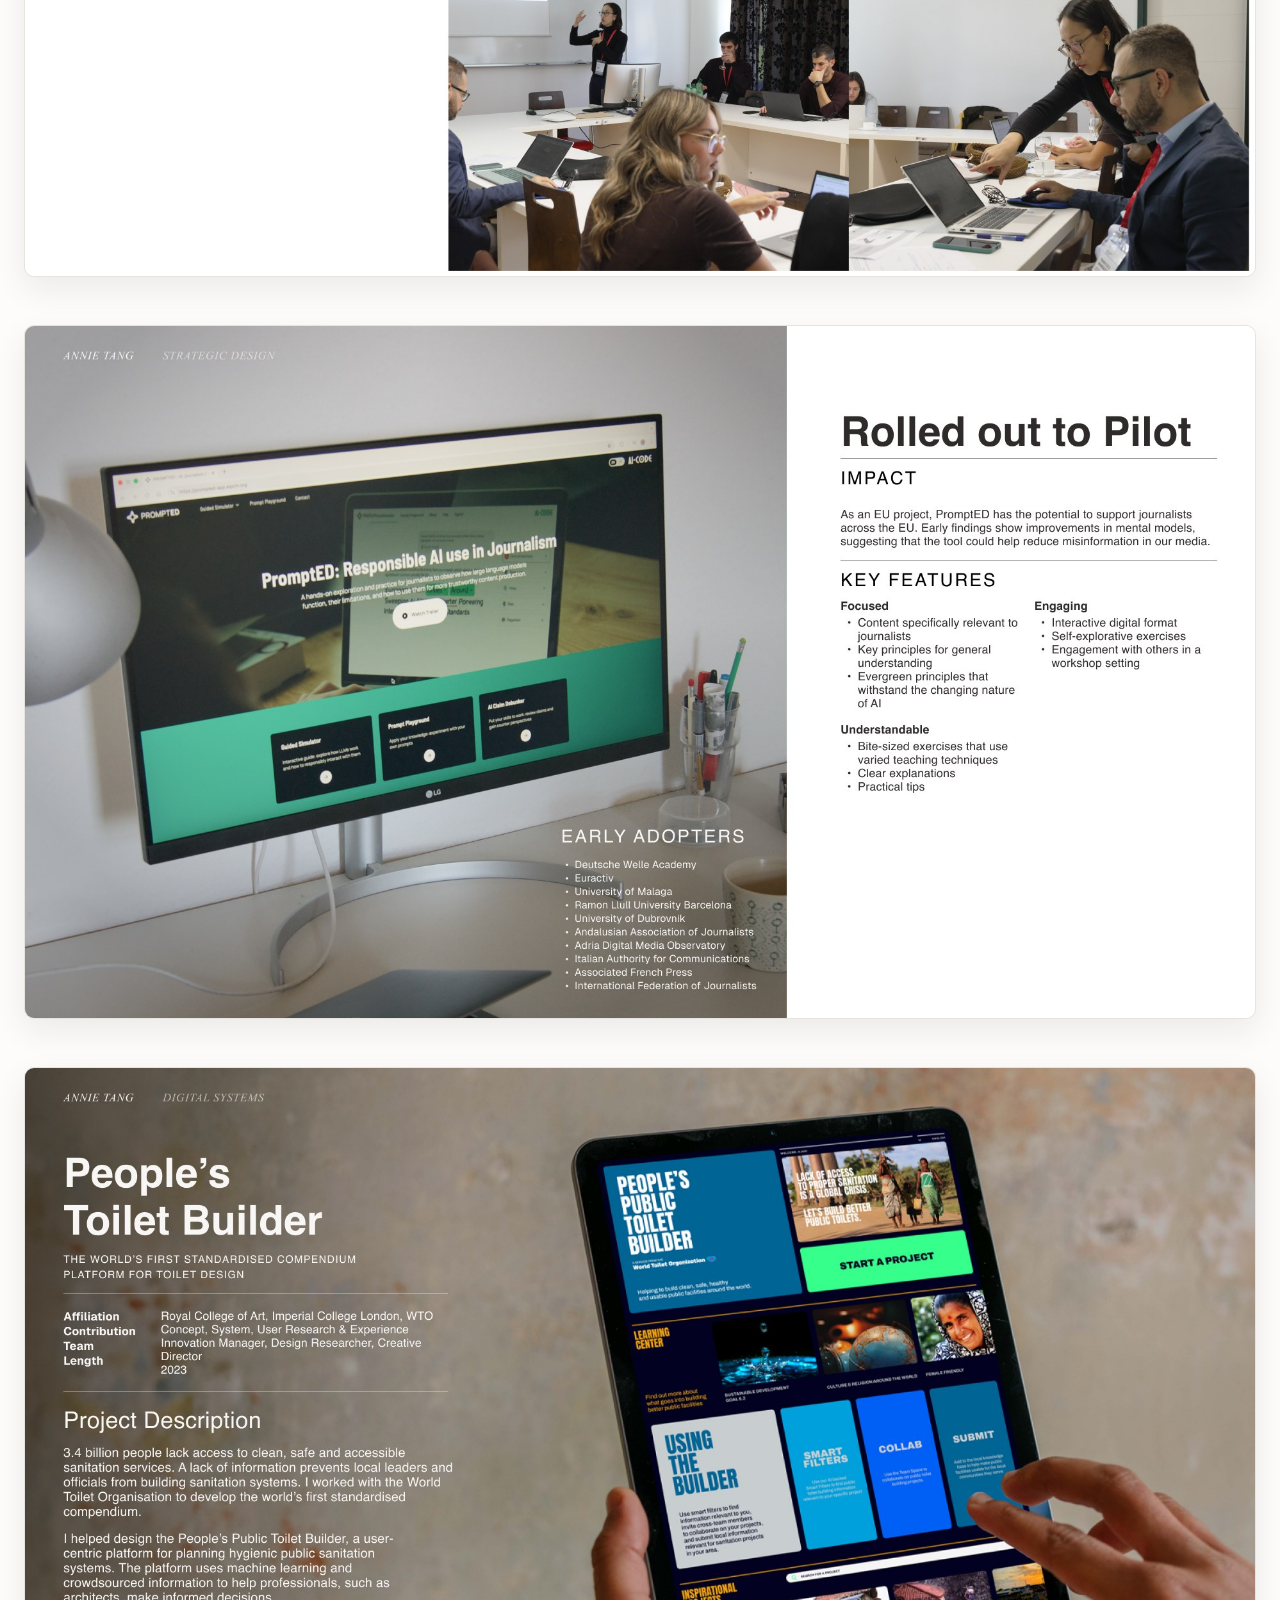
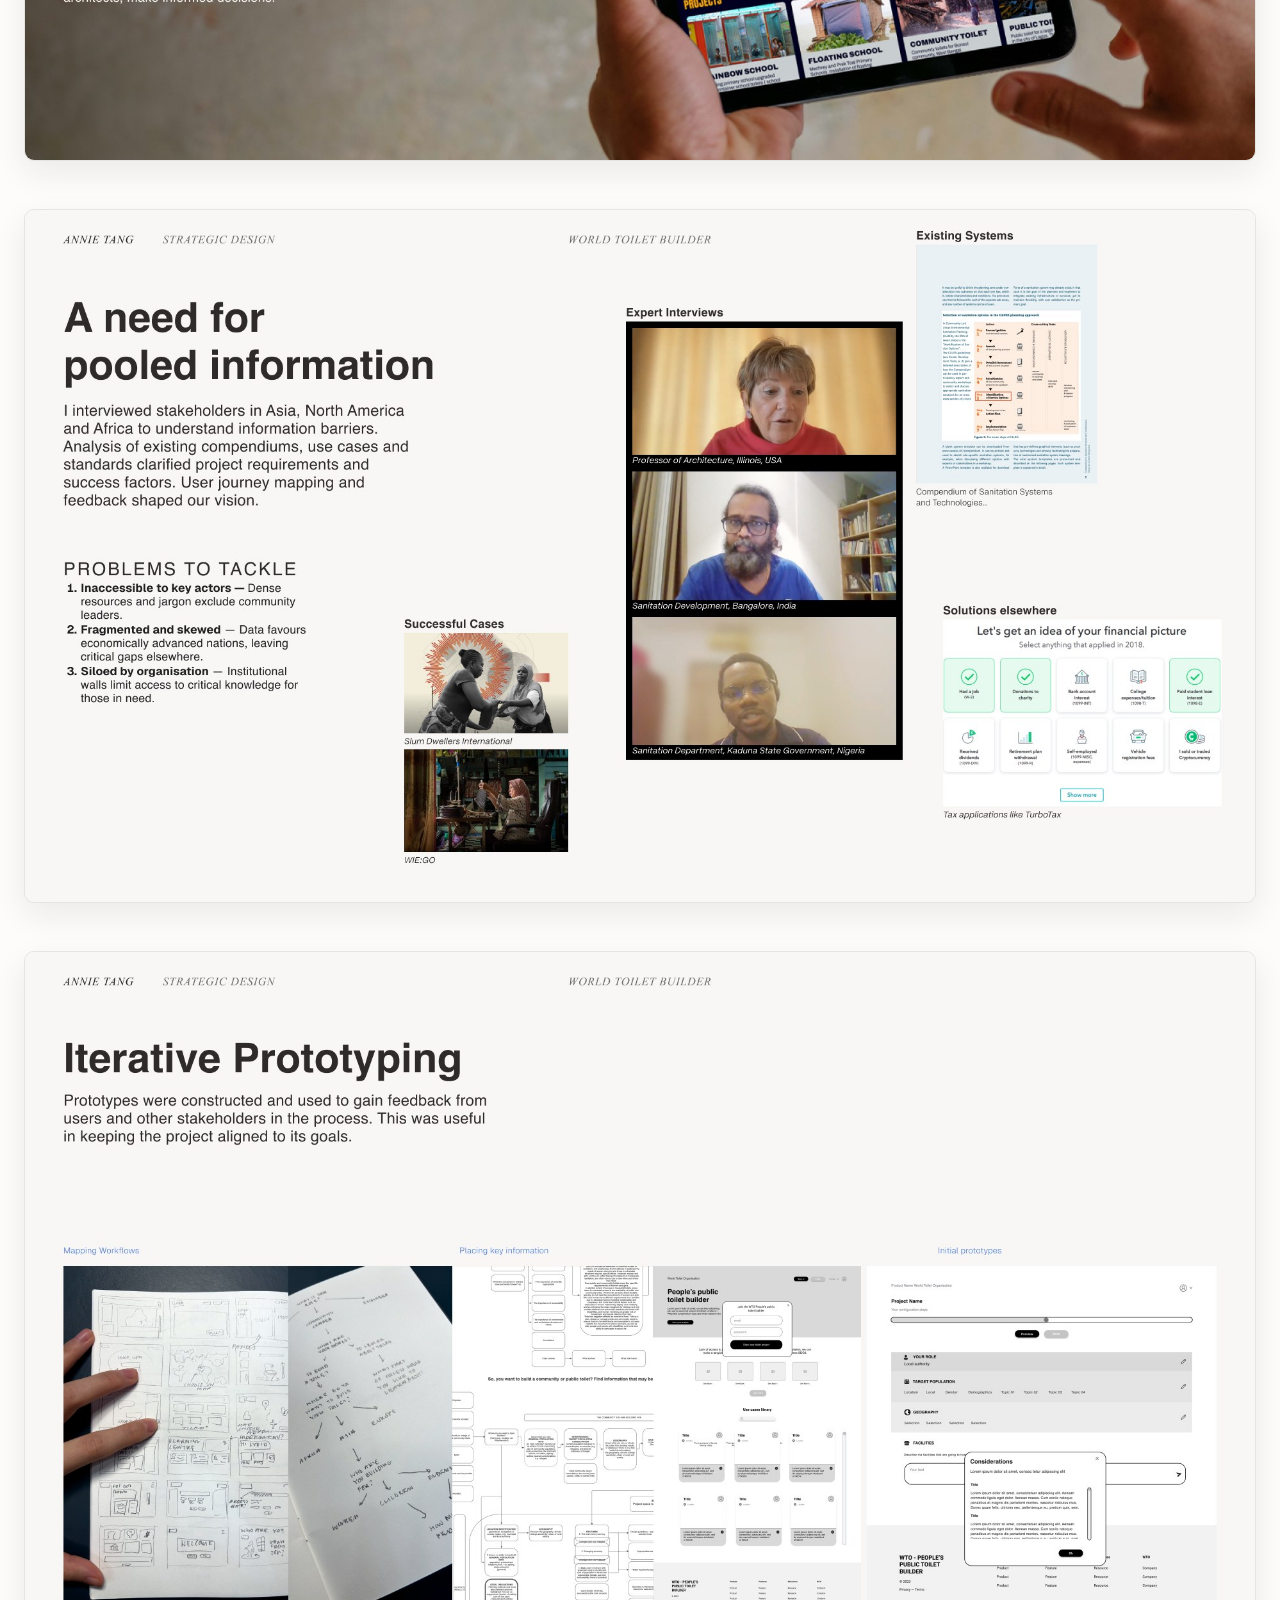
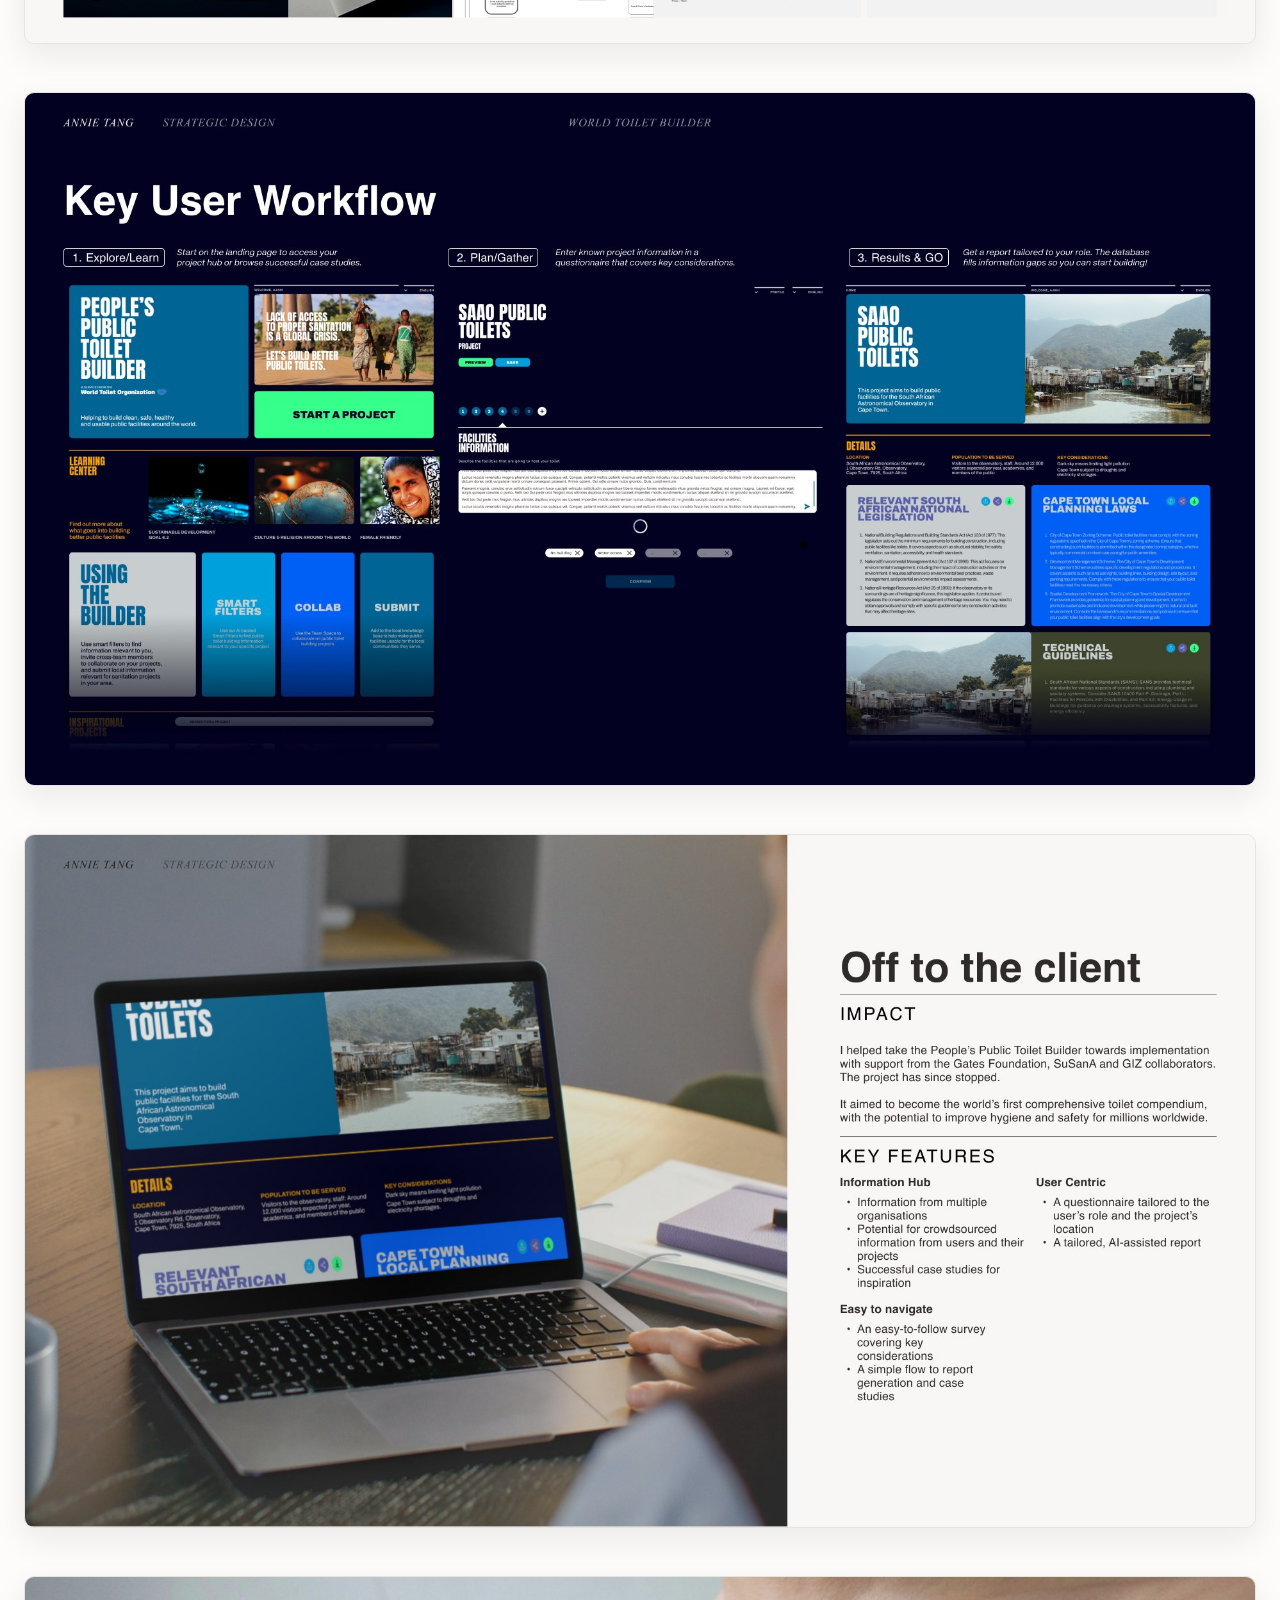
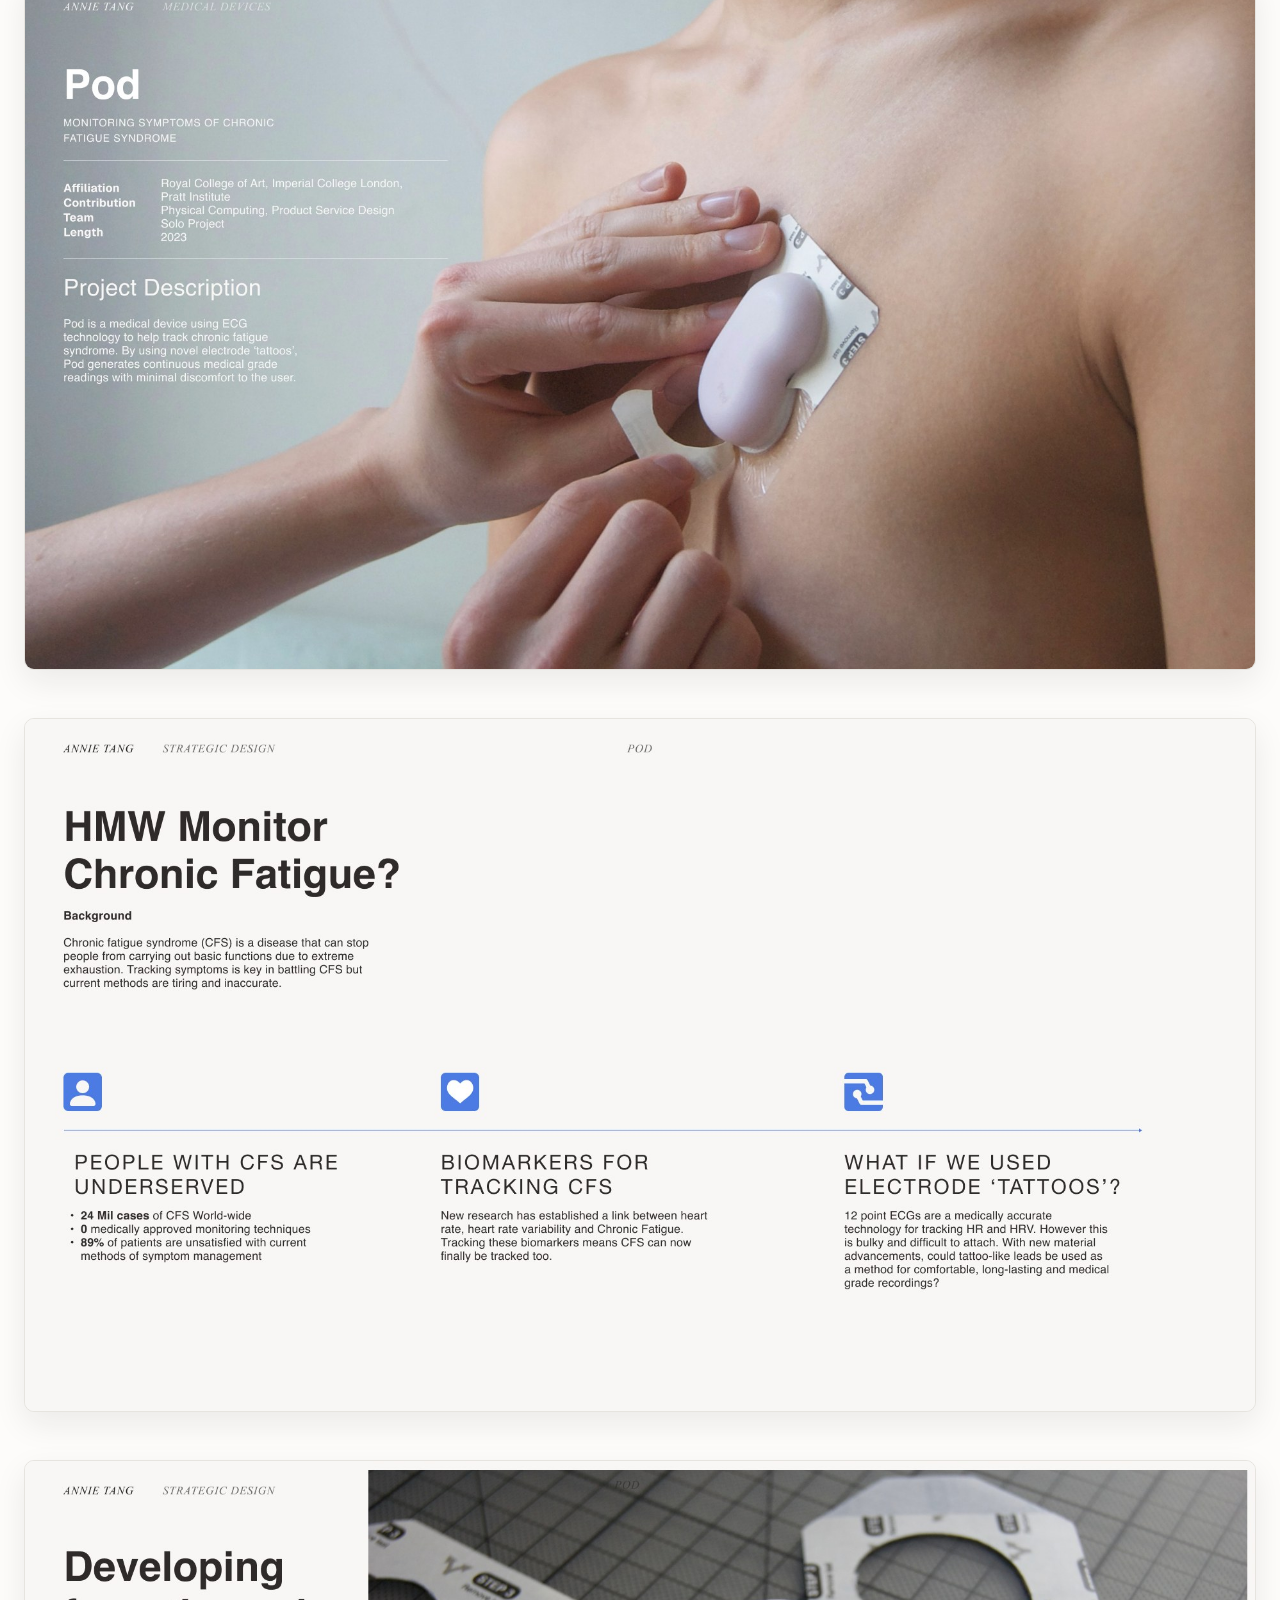
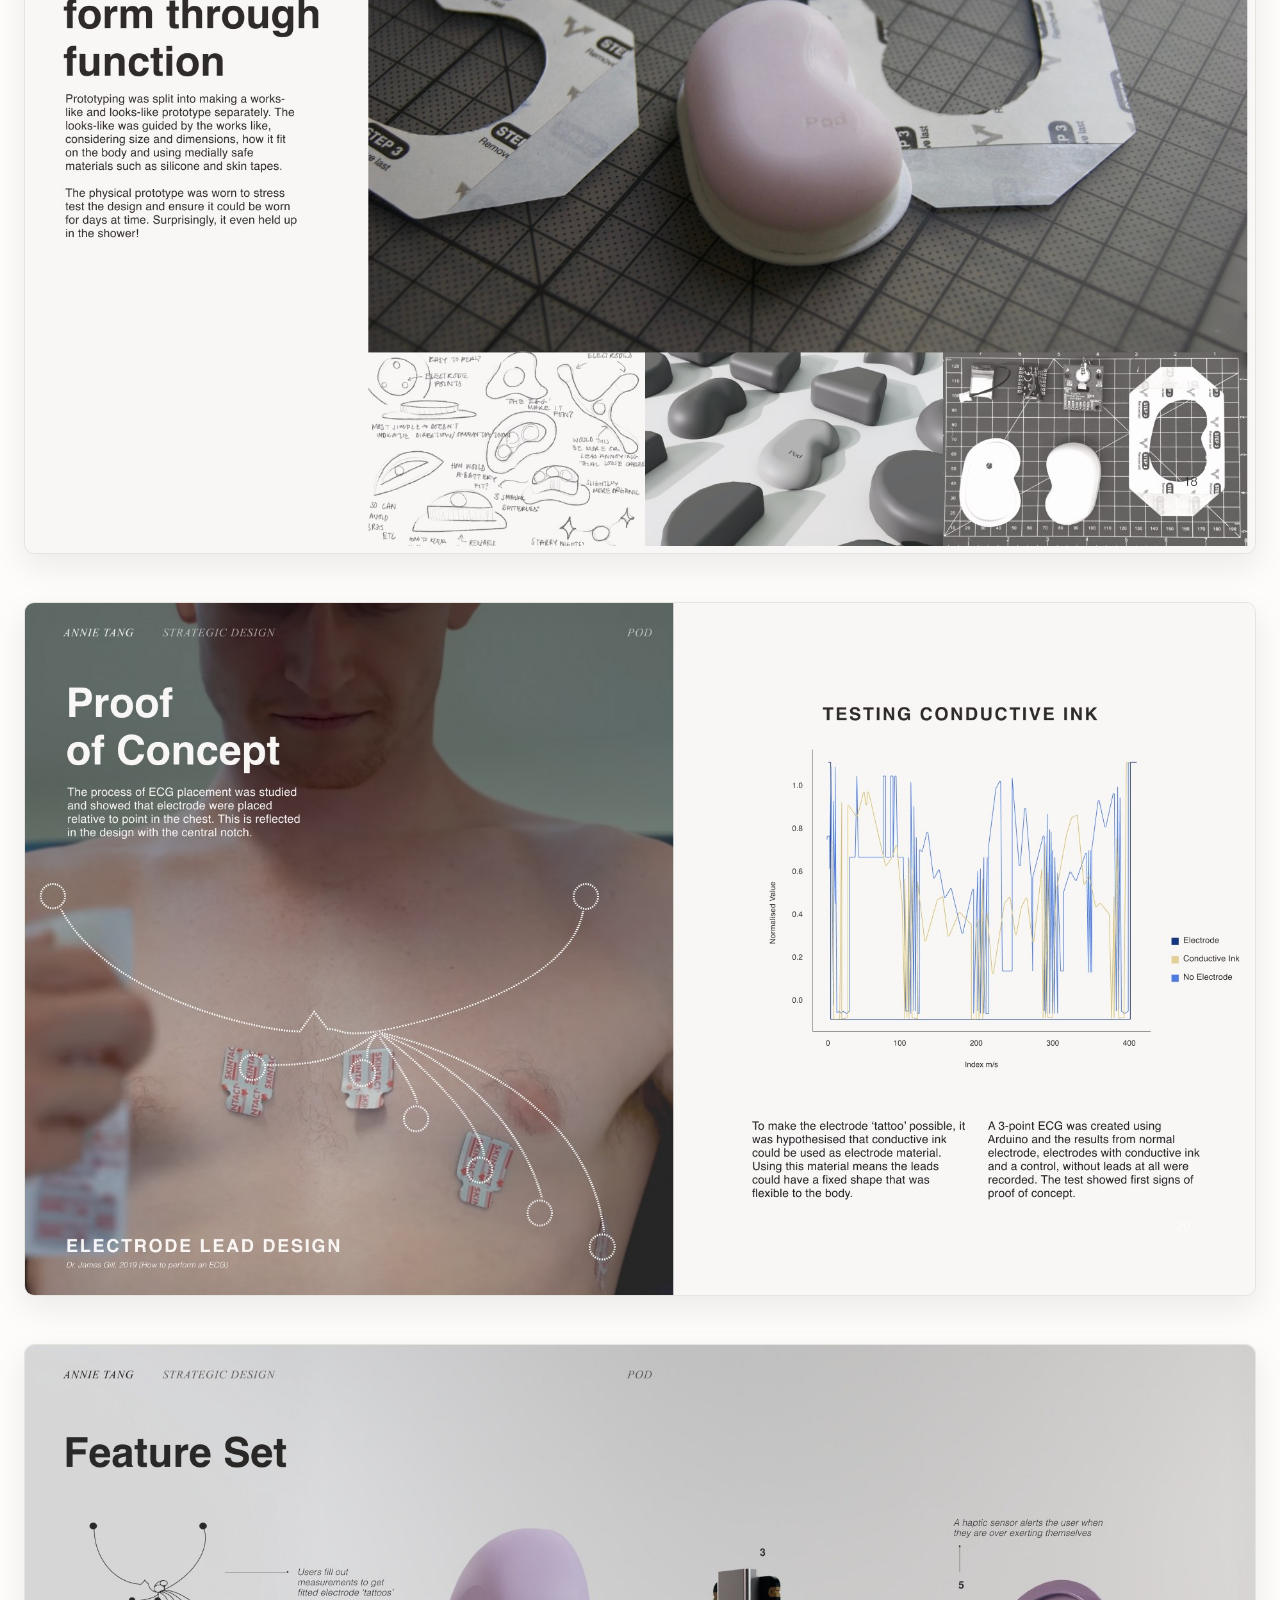
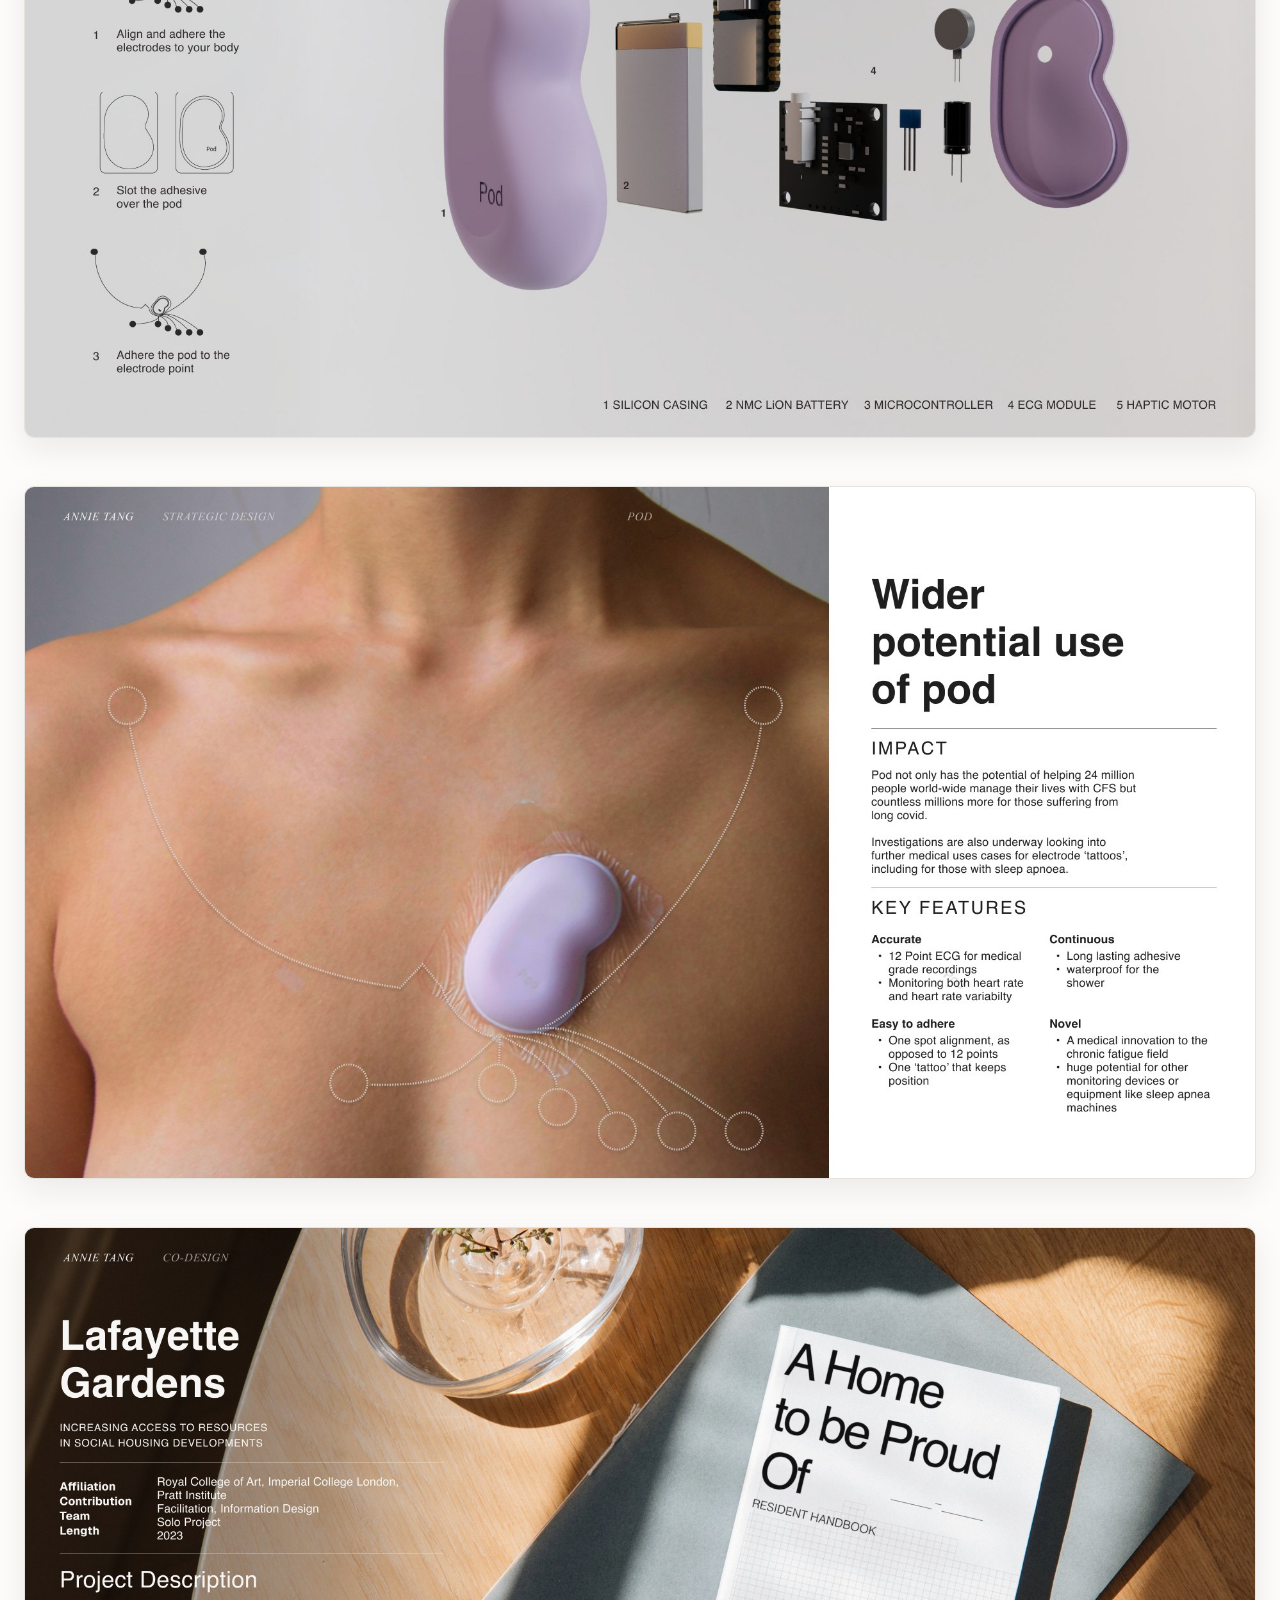
==== commit 9d5456f5: "Update portfolio deck from Figma, fix stretched images Replaces all slide images with fresh exports " ====
--- a/index.html
+++ b/index.html
@@ -11,39 +11,38 @@
 
 <main class="wrap">
   <div class="slide-deck">
-    <img src="images/slides/01-title.jpg" alt="Title slide: Annie Tang, portfolio" loading="lazy">
-    <img src="images/slides/02-about-me.jpg" alt="About me slide" loading="lazy">
-    <img src="images/slides/03-contents.jpg" alt="Contents slide" loading="lazy">
+    <img src="images/slides/01-title.jpg?v=20261026" alt="Title slide: Annie Tang, portfolio" loading="lazy">
+    <img src="images/slides/02-about-me.jpg?v=20261026" alt="About me: experience, education, skills and software" loading="lazy">
+    <img src="images/slides/03-contents.jpg?v=20261026" alt="Featured projects: PromptED, People's Toilet Builder and Pod" loading="lazy">
 
-    <img src="images/slides/04-prompted-cover.jpg" alt="PromptED case study cover" loading="lazy">
-    <img src="images/slides/05-prompted-research.jpg" alt="PromptED research slide" loading="lazy">
-    <img src="images/slides/06-prompted-concept.jpg" alt="PromptED concept slide" loading="lazy">
-    <img src="images/slides/07-prompted-design.jpg" alt="PromptED design slide" loading="lazy">
-    <img src="images/slides/08-prompted-design.jpg" alt="PromptED design slide, continued" loading="lazy">
-    <img src="images/slides/09-prompted-testing.jpg" alt="PromptED testing slide" loading="lazy">
-    <img src="images/slides/10-prompted-heroshot.jpg" alt="PromptED hero shot slide" loading="lazy">
+    <img src="images/slides/04-prompted-cover.jpg?v=20261026" alt="PromptED case study cover: empowering media professionals against disinformation" loading="lazy">
+    <img src="images/slides/05-prompted-research.jpg?v=20261026" alt="PromptED: understanding AI use within journalism" loading="lazy">
+    <img src="images/slides/06-prompted-concept.jpg?v=20261026" alt="PromptED: using ethics as a foundation" loading="lazy">
+    <img src="images/slides/07-prompted-design.jpg?v=20261026" alt="PromptED: distilling learnings and system design" loading="lazy">
+    <img src="images/slides/08-prompted-design.jpg?v=20261026" alt="PromptED: reducing visual strain, before and after" loading="lazy">
+    <img src="images/slides/09-prompted-testing.jpg?v=20261026" alt="PromptED: testing and co-creation" loading="lazy">
+    <img src="images/slides/10-prompted-heroshot.jpg?v=20261026" alt="PromptED outcome and early adopters" loading="lazy">
 
-    <img src="images/slides/11-wto-toilet-builder.jpg" alt="People's Toilet Builder case study cover" loading="lazy">
-    <img src="images/slides/12-wto-research.jpg" alt="People's Toilet Builder research slide" loading="lazy">
-    <img src="images/slides/13-wto-exploration.jpg" alt="People's Toilet Builder exploration slide" loading="lazy">
-    <img src="images/slides/14-wto-development.jpg" alt="People's Toilet Builder development slide" loading="lazy">
-    <img src="images/slides/15-wto-final-flow.jpg" alt="People's Toilet Builder final flow slide" loading="lazy">
-    <img src="images/slides/16-wto-heroshots.jpg" alt="People's Toilet Builder hero shots slide" loading="lazy">
+    <img src="images/slides/11-wto-toilet-builder.jpg?v=20261026" alt="People's Toilet Builder case study cover" loading="lazy">
+    <img src="images/slides/12-wto-exploration.jpg?v=20261026" alt="People's Toilet Builder: a need for pooled information, expert interviews" loading="lazy">
+    <img src="images/slides/13-wto-development.jpg?v=20261026" alt="People's Toilet Builder: iterative prototyping from sketches to high fidelity" loading="lazy">
+    <img src="images/slides/14-wto-final-flow.jpg?v=20261026" alt="People's Toilet Builder: key architecture and final flow" loading="lazy">
+    <img src="images/slides/15-wto-heroshots.jpg?v=20261026" alt="People's Toilet Builder outcome" loading="lazy">
 
-    <img src="images/slides/17-pod-cover.jpg" alt="Pod case study cover" loading="lazy">
-    <img src="images/slides/18-pod-research.jpg" alt="Pod research slide" loading="lazy">
-    <img src="images/slides/19-pod-prototyping.jpg" alt="Pod prototyping slide" loading="lazy">
-    <img src="images/slides/20-pod-prototyping.jpg" alt="Pod prototyping slide, continued" loading="lazy">
-    <img src="images/slides/21-pod-design-outcome.jpg" alt="Pod design outcome slide" loading="lazy">
-    <img src="images/slides/22-pod-heroshot.jpg" alt="Pod hero shot slide" loading="lazy">
+    <img src="images/slides/16-pod-cover.jpg?v=20261026" alt="Pod case study cover: monitoring symptoms of chronic fatigue syndrome" loading="lazy">
+    <img src="images/slides/17-pod-research.jpg?v=20261026" alt="Pod: how might we monitor chronic fatigue" loading="lazy">
+    <img src="images/slides/18-pod-prototyping.jpg?v=20261026" alt="Pod: developing form through function" loading="lazy">
+    <img src="images/slides/19-pod-prototyping.jpg?v=20261026" alt="Pod: electrode lead design and proof of concept" loading="lazy">
+    <img src="images/slides/20-pod-design-outcome.jpg?v=20261026" alt="Pod: feature set and exploded view" loading="lazy">
+    <img src="images/slides/21-pod-heroshot.jpg?v=20261026" alt="Pod outcome" loading="lazy">
 
-    <img src="images/slides/23-lafayette-cover.jpg" alt="Lafayette Gardens case study cover" loading="lazy">
-    <img src="images/slides/24-lafayette-context.jpg" alt="Exploring social housing in New York City slide" loading="lazy">
-    <img src="images/slides/25-lafayette-workshop.jpg" alt="Designing together with residents slide" loading="lazy">
-    <img src="images/slides/26-lafayette-logbook.jpg" alt="A minimal resource logbook slide" loading="lazy">
-    <img src="images/slides/27-lafayette-outcome.jpg" alt="Lafayette Gardens outcome slide" loading="lazy">
+    <img src="images/slides/22-lafayette-cover.jpg?v=20261026" alt="Lafayette Gardens case study cover: increasing access to resources in social housing developments" loading="lazy">
+    <img src="images/slides/23-lafayette-context.jpg?v=20261026" alt="Lafayette Gardens: exploring social housing in New York City" loading="lazy">
+    <img src="images/slides/24-lafayette-workshop.jpg?v=20261026" alt="Lafayette Gardens: designing together with residents" loading="lazy">
+    <img src="images/slides/25-lafayette-design.jpg?v=20261026" alt="Lafayette Gardens: minimal but meaningful logbook design" loading="lazy">
+    <img src="images/slides/26-lafayette-heroshot.jpg?v=20261026" alt="Lafayette Gardens: logbook distributed to the residents" loading="lazy">
 
-    <img src="images/slides/28-end.jpg" alt="Closing slide" loading="lazy">
+    <img src="images/slides/27-end.jpg?v=20261026" alt="Thank you, Annie Tang" loading="lazy">
   </div>
 </main>
 
